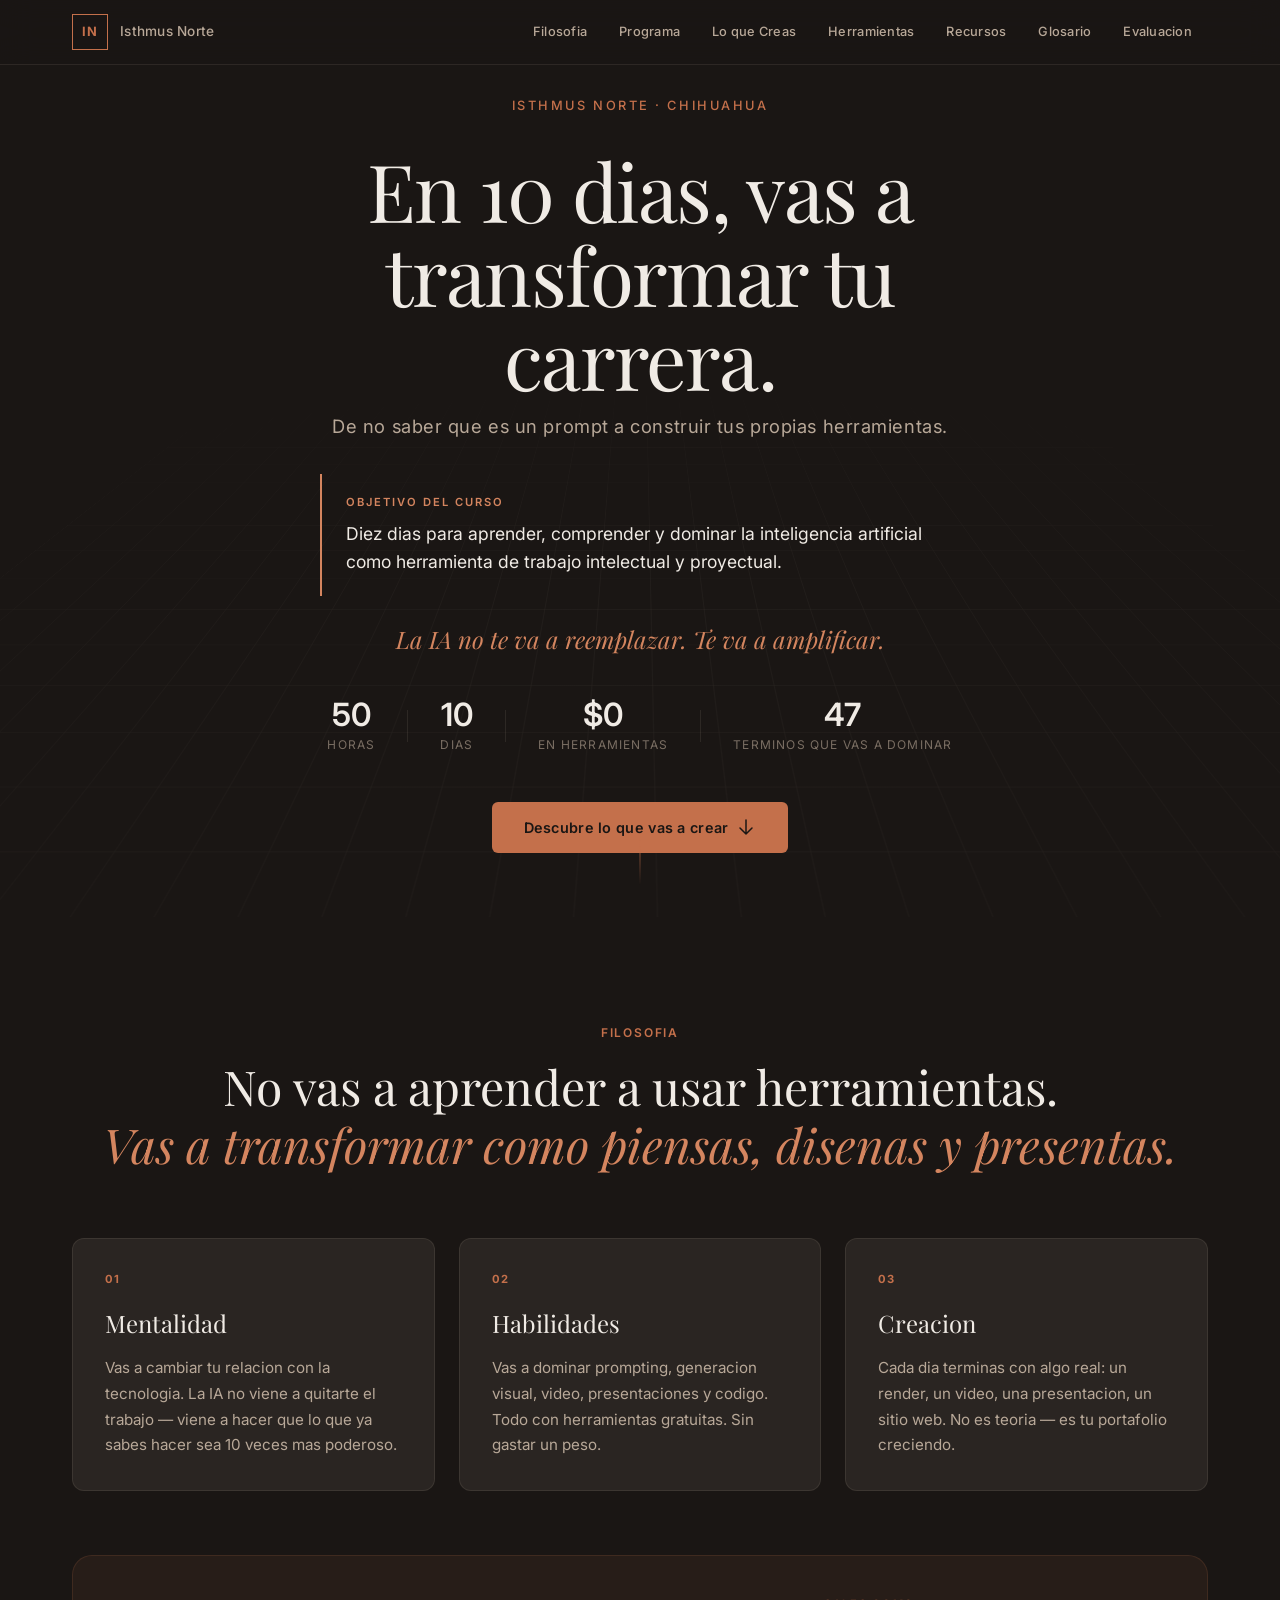
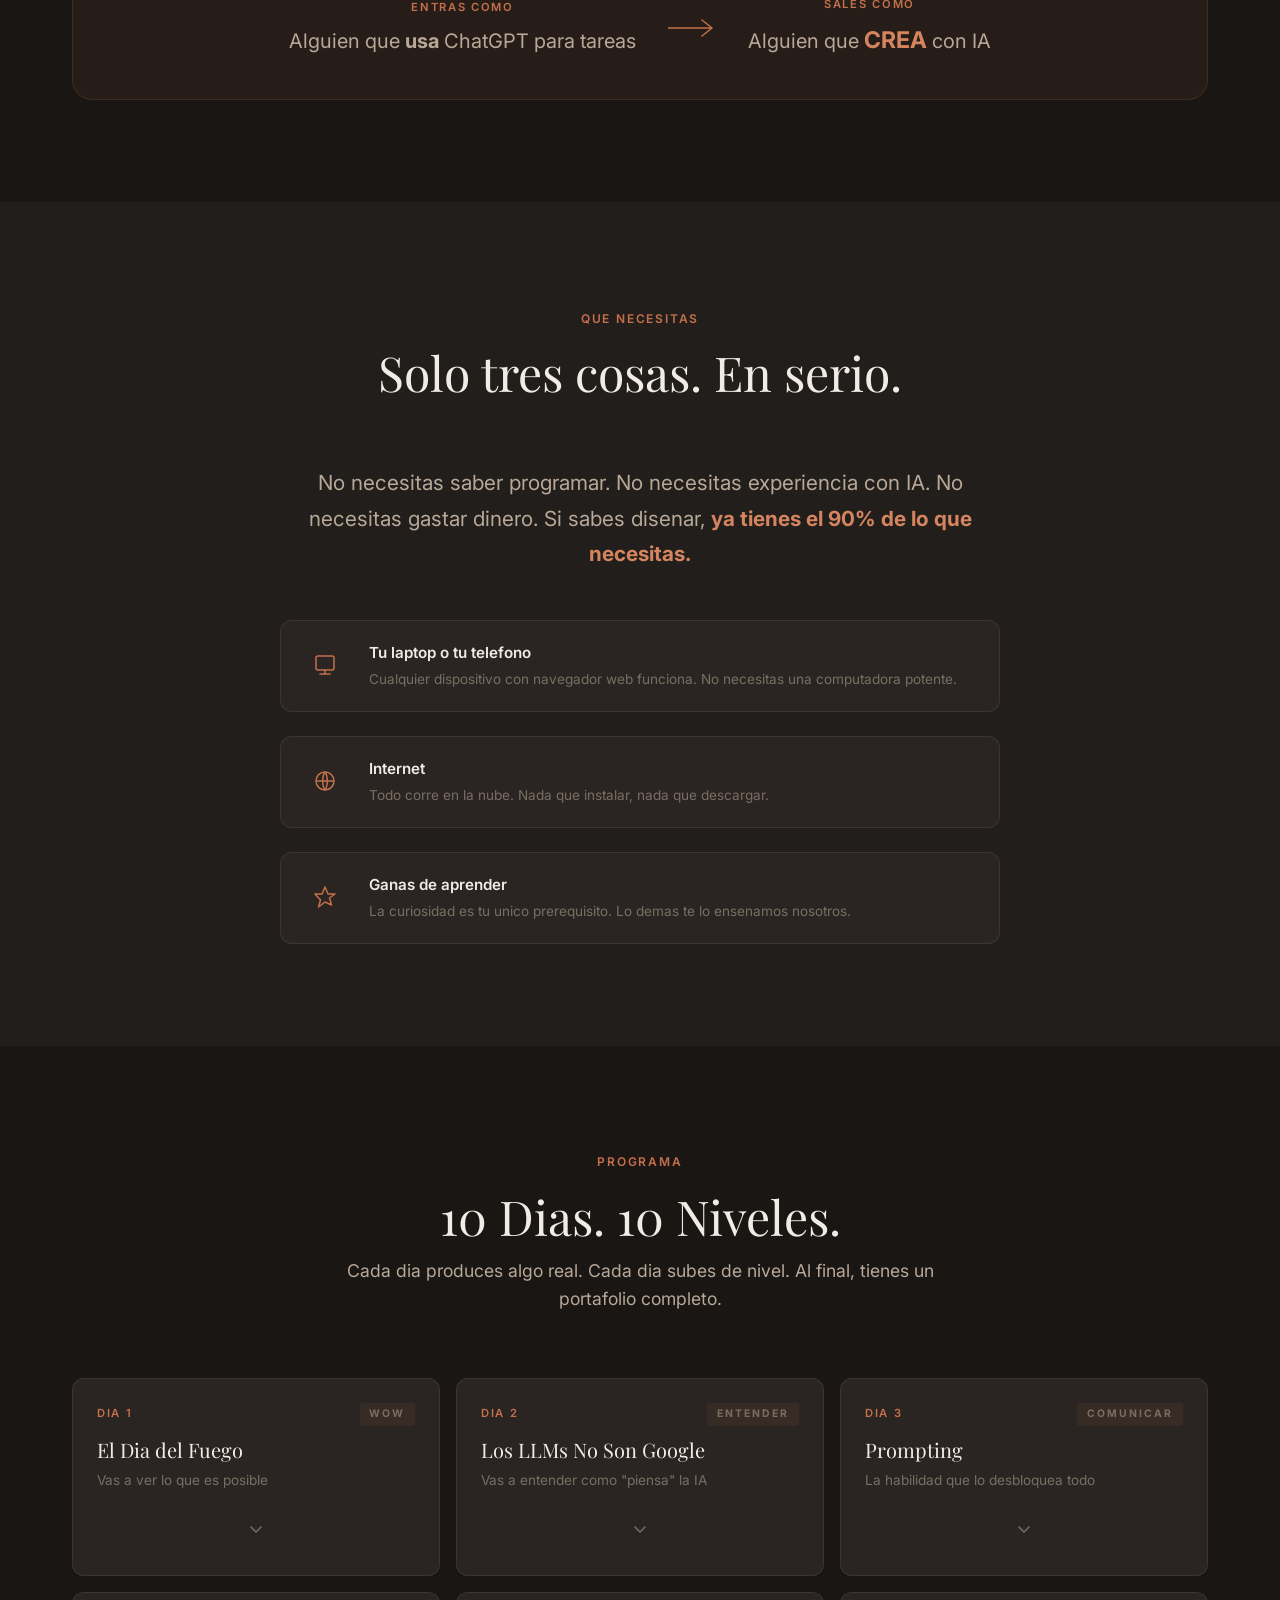
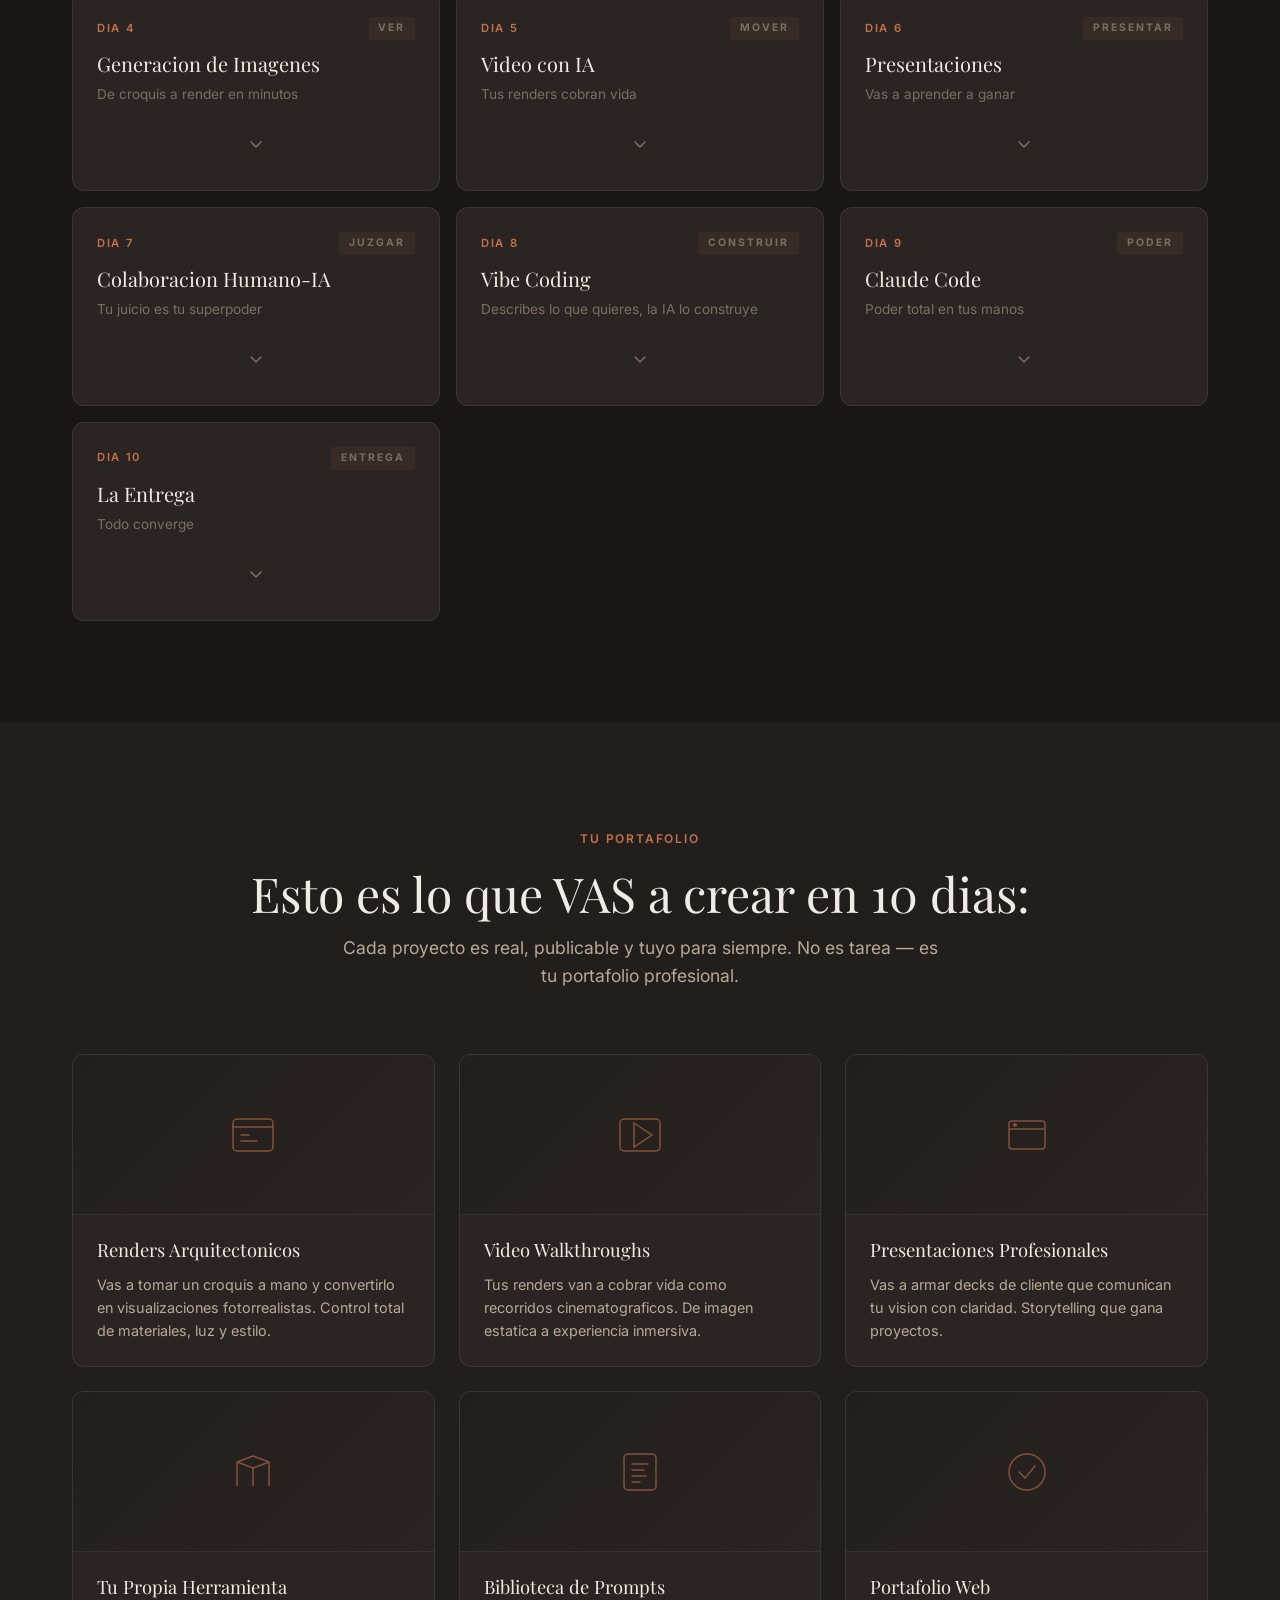
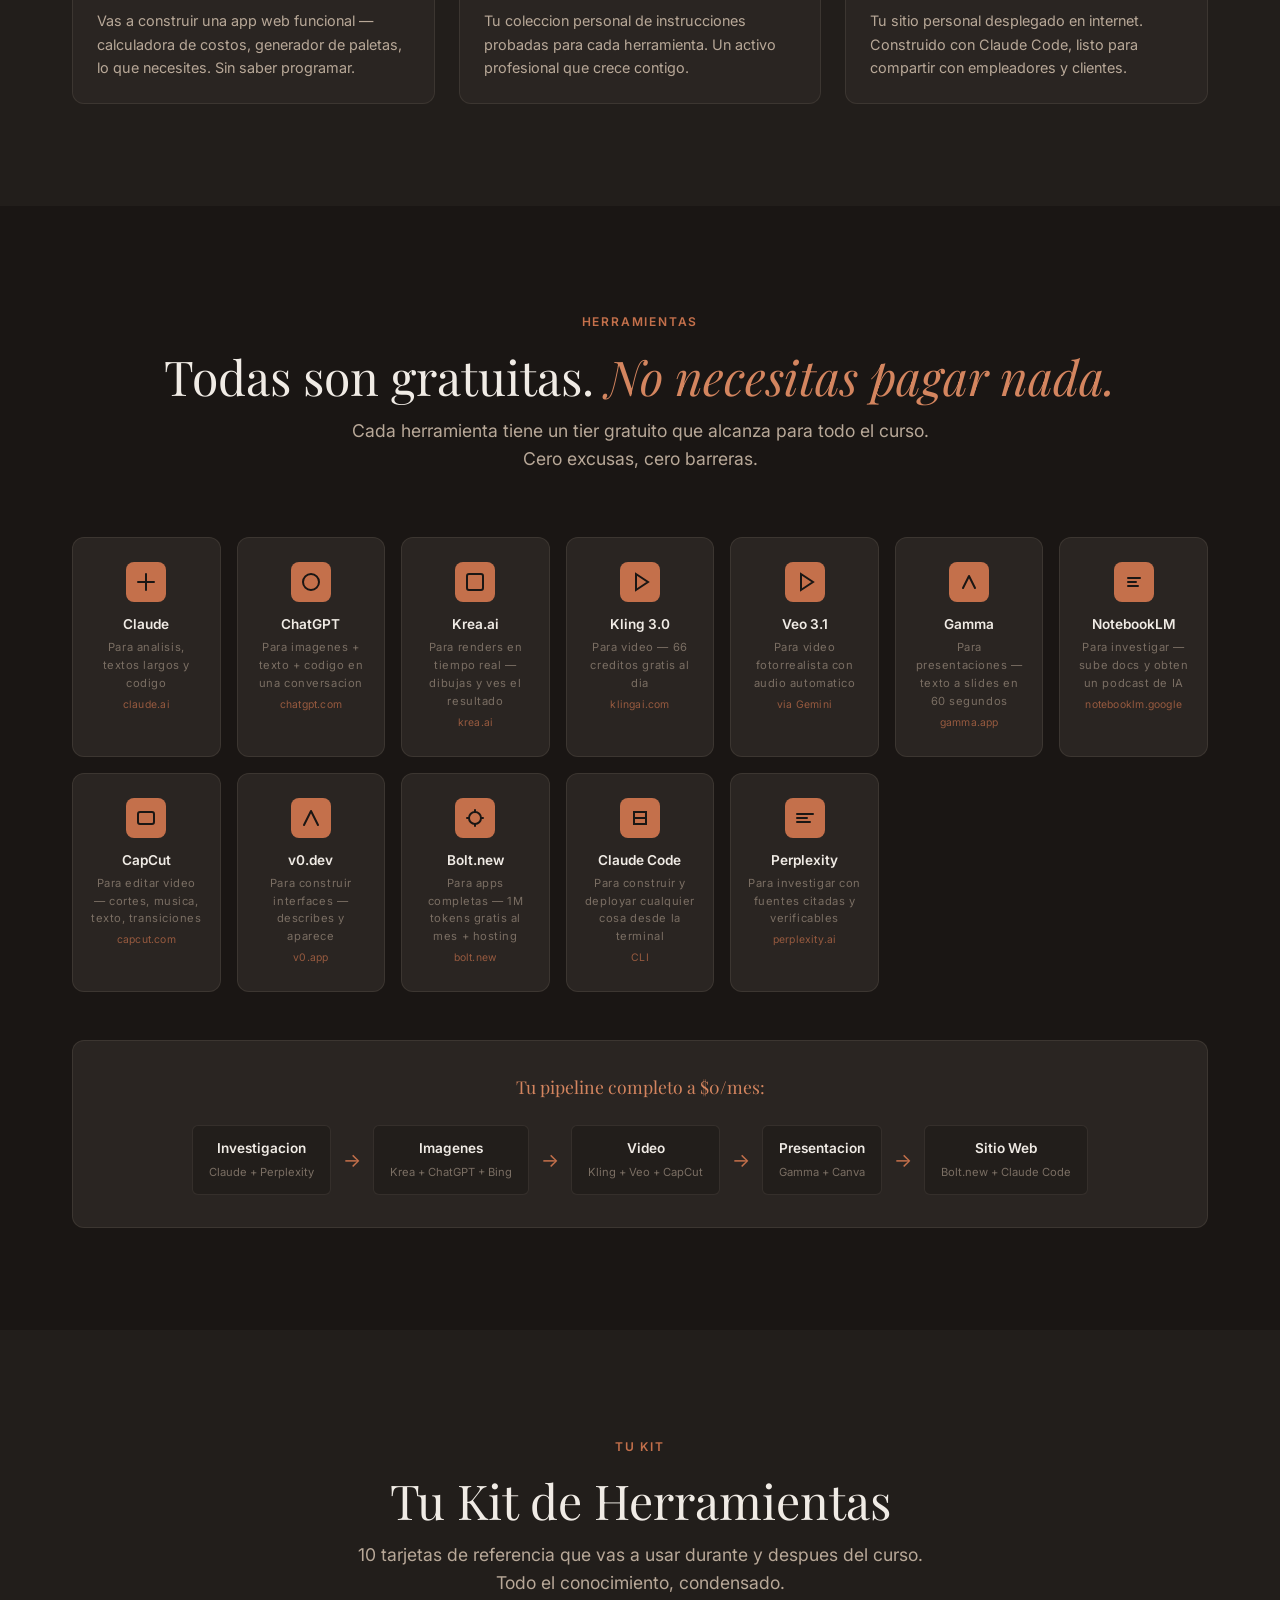
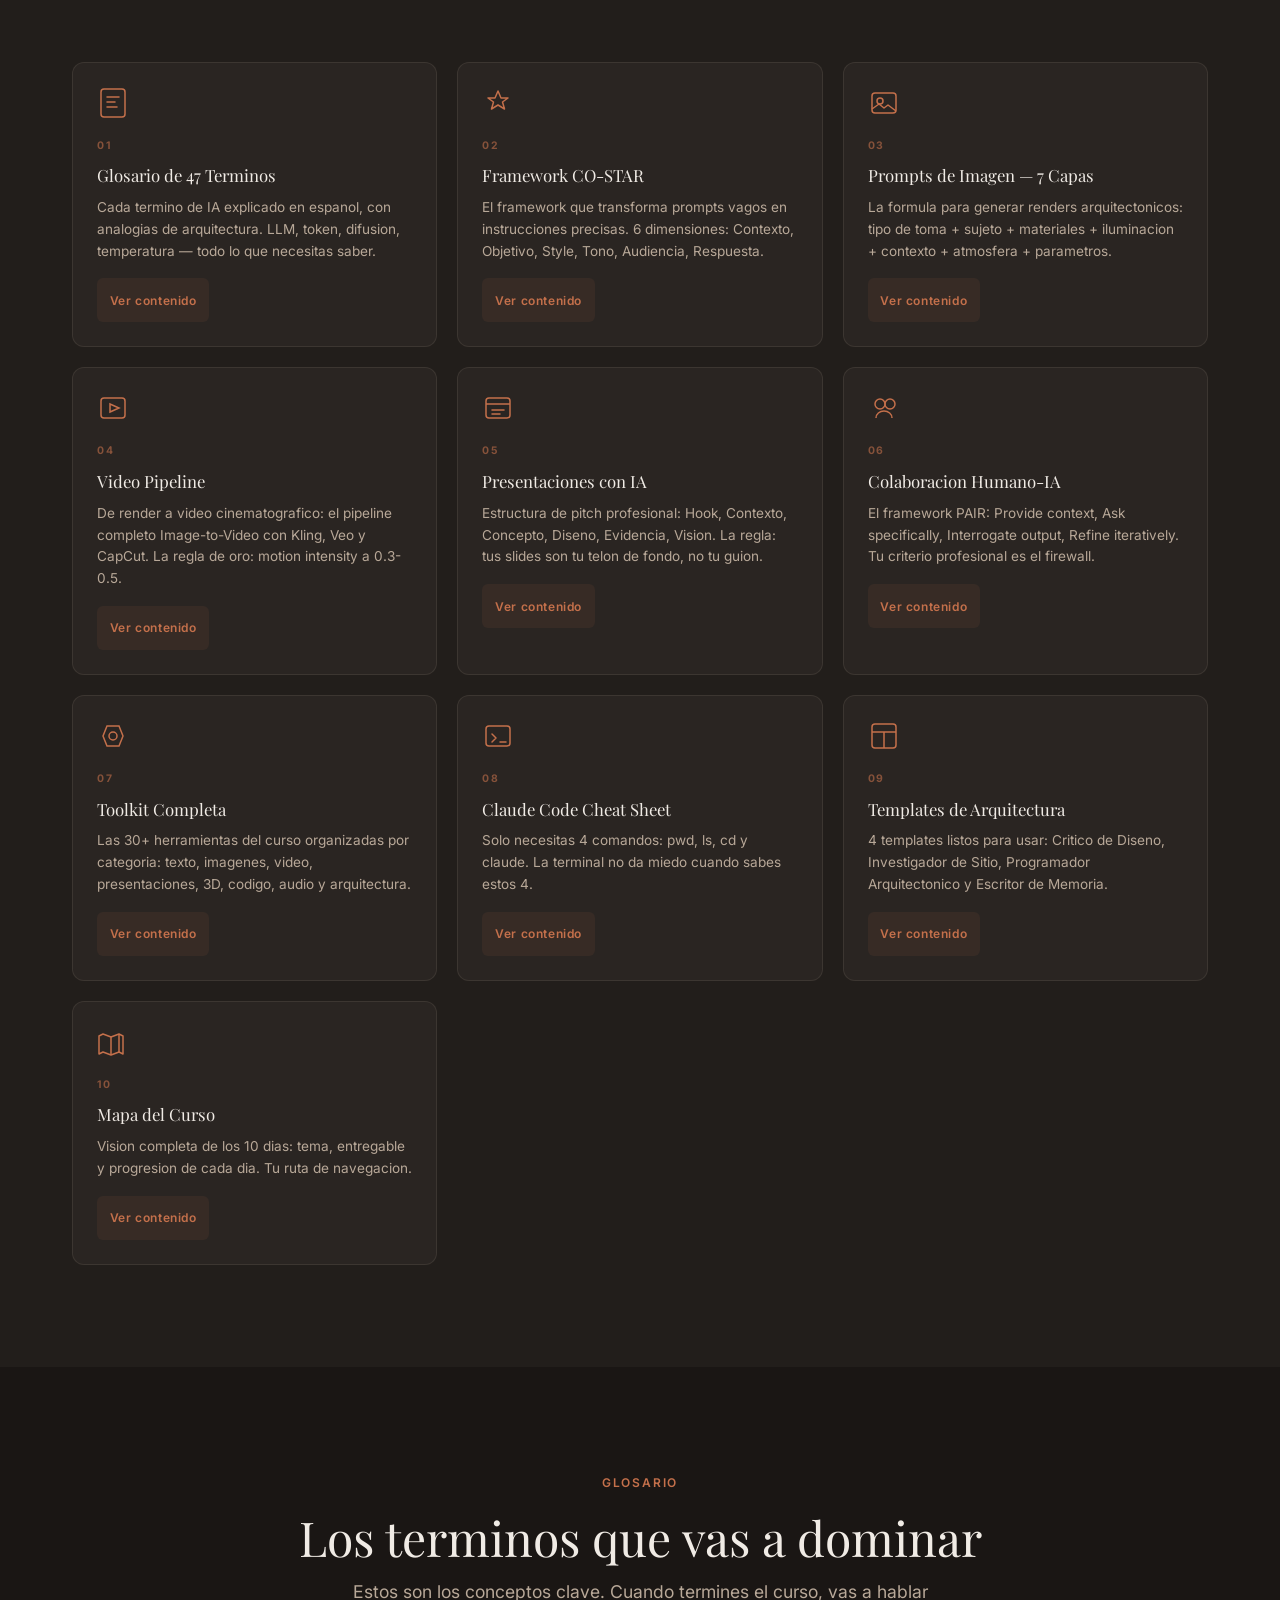
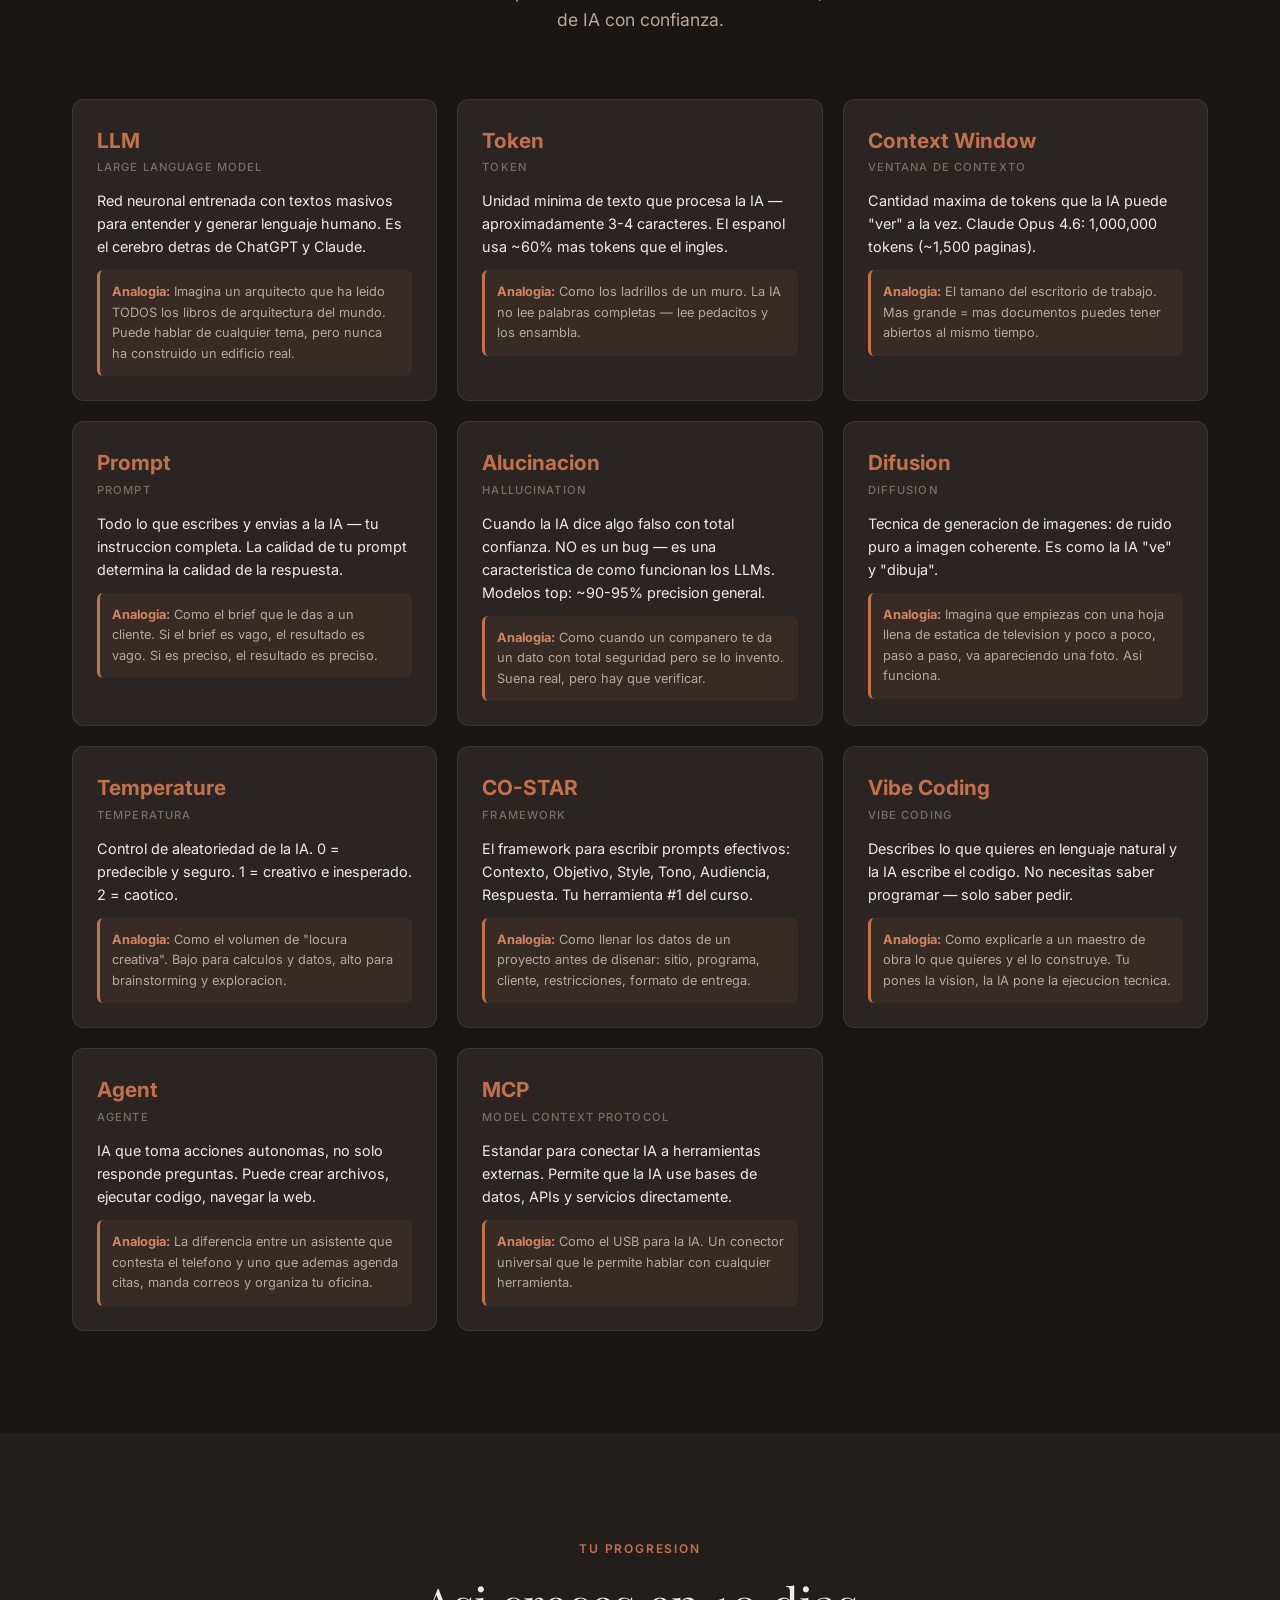
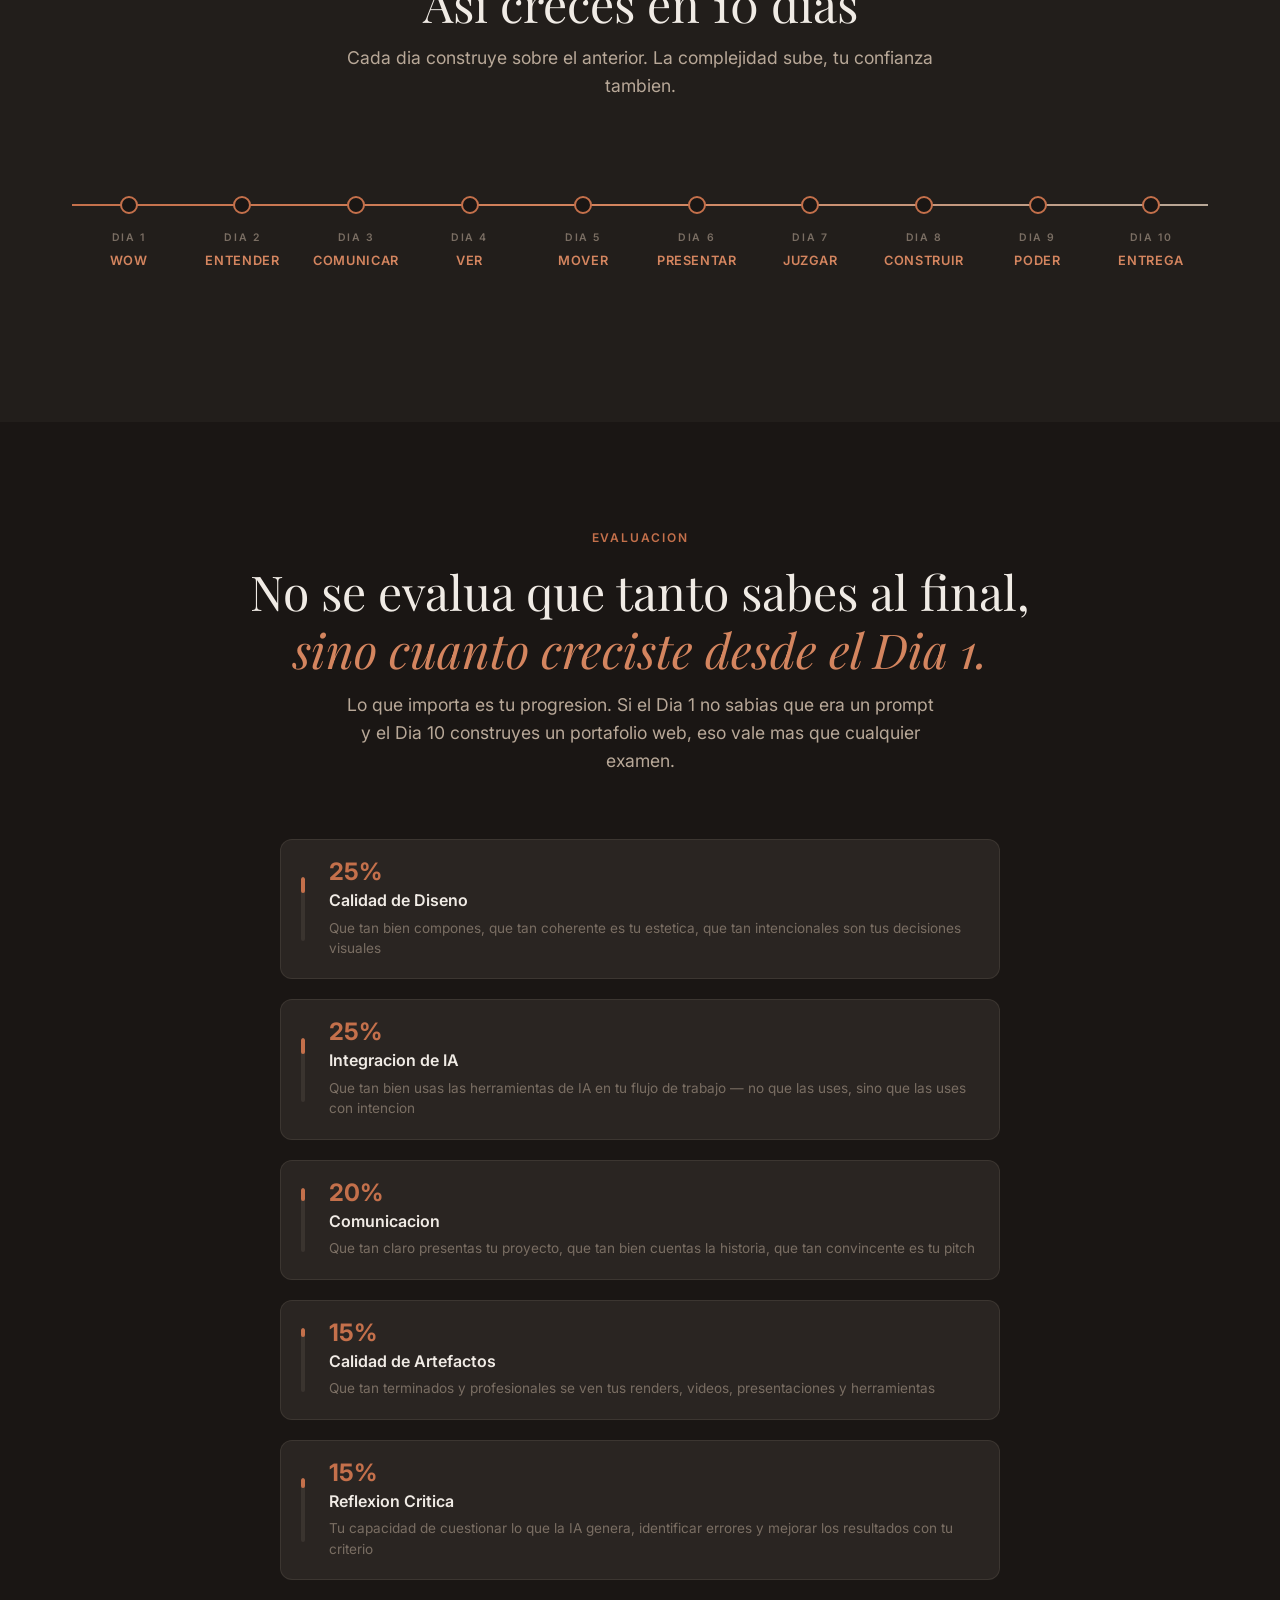
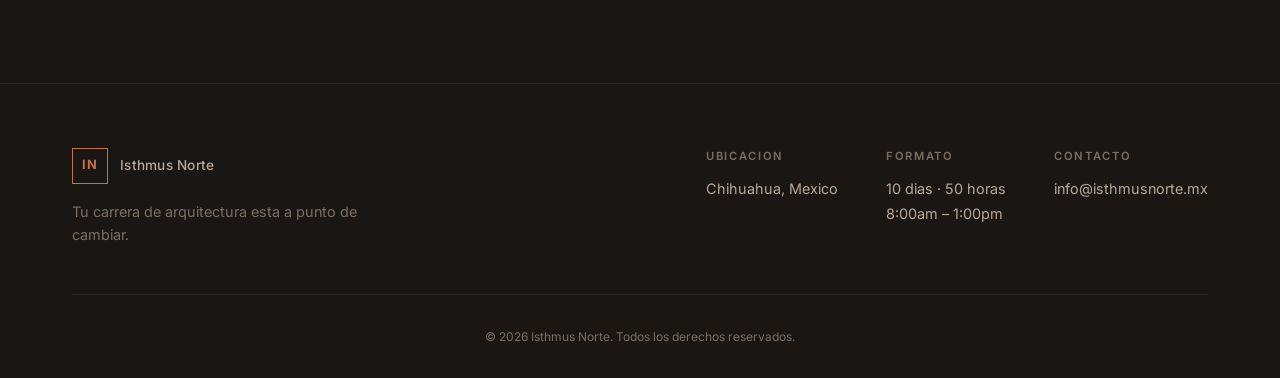
==== index.html @ 6a351c9b "Initial site" ====
<!doctype html>
<html lang="es">
  <head>
    <meta charset="UTF-8" />
    <meta name="viewport" content="width=device-width, initial-scale=1.0" />
    <title>
      IA para Arquitectos — De Cero a Claude Code en 10 Dias | Isthmus Norte
    </title>
    <meta
      name="description"
      content="En 10 dias vas a pasar de no saber que es un prompt a construir tus propias herramientas. Curso intensivo en Isthmus Norte, Chihuahua. Todas las herramientas son gratuitas."
    />
    <meta name="theme-color" content="#1a1614" />
    <link rel="icon" type="image/svg+xml" href="favicon.svg" />
    <link rel="preconnect" href="https://fonts.googleapis.com" />
    <link rel="preconnect" href="https://fonts.gstatic.com" crossorigin />
    <link
      href="https://fonts.googleapis.com/css2?family=Inter:wght@300;400;500;600;700&family=Playfair+Display:ital,wght@0,400;0,600;1,400&display=swap"
      rel="stylesheet"
    />
    <link rel="stylesheet" href="styles.css" />
  </head>
  <body>
    <!-- Navigation -->
    <nav class="nav" id="nav">
      <div class="nav-inner">
        <a href="#hero" class="nav-logo">
          <span class="nav-logo-mark">IN</span>
          <span class="nav-logo-text">Isthmus Norte</span>
        </a>
        <button
          class="nav-toggle"
          id="nav-toggle"
          aria-label="Abrir menu"
          aria-expanded="false"
        >
          <span></span>
          <span></span>
          <span></span>
        </button>
        <ul class="nav-links" id="nav-links">
          <li><a href="#filosofia">Filosofia</a></li>
          <li><a href="#programa">Programa</a></li>
          <li><a href="#entregables">Lo que Creas</a></li>
          <li><a href="#herramientas">Herramientas</a></li>
          <li><a href="#recursos">Recursos</a></li>
          <li><a href="#glosario">Glosario</a></li>
          <li><a href="#evaluacion">Evaluacion</a></li>
        </ul>
      </div>
    </nav>

    <!-- Hero -->
    <section class="hero" id="hero">
      <div class="hero-grid-bg" aria-hidden="true">
        <div class="grid-pattern"></div>
      </div>
      <div class="hero-content">
        <p class="hero-institution">Isthmus Norte &middot; Chihuahua</p>
        <h1 class="hero-title">
          <span class="hero-title-main"
            >En 10 dias, vas a transformar tu carrera.</span
          >
          <span class="hero-title-sub"
            >De no saber que es un prompt a construir tus propias
            herramientas.</span
          >
        </h1>
        <p class="hero-objective">
          <span class="hero-objective-label">Objetivo del curso</span>Diez dias
          para aprender, comprender y dominar la inteligencia artificial como
          herramienta de trabajo intelectual y proyectual.
        </p>
        <p class="hero-tagline">
          La IA no te va a reemplazar. Te va a amplificar.
        </p>
        <div class="hero-stats">
          <div class="hero-stat">
            <span class="hero-stat-number">50</span>
            <span class="hero-stat-label">horas</span>
          </div>
          <div class="hero-stat-divider"></div>
          <div class="hero-stat">
            <span class="hero-stat-number">10</span>
            <span class="hero-stat-label">dias</span>
          </div>
          <div class="hero-stat-divider"></div>
          <div class="hero-stat">
            <span class="hero-stat-number">$0</span>
            <span class="hero-stat-label">en herramientas</span>
          </div>
          <div class="hero-stat-divider"></div>
          <div class="hero-stat">
            <span class="hero-stat-number">47</span>
            <span class="hero-stat-label">terminos que vas a dominar</span>
          </div>
        </div>
        <a href="#programa" class="hero-cta">
          Descubre lo que vas a crear
          <svg
            width="20"
            height="20"
            viewBox="0 0 20 20"
            fill="none"
            aria-hidden="true"
          >
            <path
              d="M10 3L10 17M10 17L16 11M10 17L4 11"
              stroke="currentColor"
              stroke-width="1.5"
              stroke-linecap="round"
              stroke-linejoin="round"
            />
          </svg>
        </a>
      </div>
      <div class="hero-scroll-hint" aria-hidden="true">
        <div class="scroll-line"></div>
      </div>
    </section>

    <!-- Philosophy -->
    <section class="section" id="filosofia">
      <div class="container">
        <div class="section-header">
          <span class="section-label">Filosofia</span>
          <h2 class="section-title">
            No vas a aprender a usar herramientas.<br /><em
              >Vas a transformar como piensas, disenas y presentas.</em
            >
          </h2>
        </div>
        <div class="philosophy-grid">
          <div class="philosophy-card">
            <div class="philosophy-number">01</div>
            <h3 class="philosophy-heading">Mentalidad</h3>
            <p class="philosophy-text">
              Vas a cambiar tu relacion con la tecnologia. La IA no viene a
              quitarte el trabajo — viene a hacer que lo que ya sabes hacer sea
              10 veces mas poderoso.
            </p>
          </div>
          <div class="philosophy-card">
            <div class="philosophy-number">02</div>
            <h3 class="philosophy-heading">Habilidades</h3>
            <p class="philosophy-text">
              Vas a dominar prompting, generacion visual, video, presentaciones
              y codigo. Todo con herramientas gratuitas. Sin gastar un peso.
            </p>
          </div>
          <div class="philosophy-card">
            <div class="philosophy-number">03</div>
            <h3 class="philosophy-heading">Creacion</h3>
            <p class="philosophy-text">
              Cada dia terminas con algo real: un render, un video, una
              presentacion, un sitio web. No es teoria — es tu portafolio
              creciendo.
            </p>
          </div>
        </div>
        <div class="philosophy-transformation">
          <div class="transformation-from">
            <span class="transformation-label">Entras como</span>
            <p>Alguien que <strong>usa</strong> ChatGPT para tareas</p>
          </div>
          <div class="transformation-arrow" aria-hidden="true">
            <svg width="48" height="24" viewBox="0 0 48 24" fill="none">
              <path
                d="M0 12H44M44 12L34 4M44 12L34 20"
                stroke="currentColor"
                stroke-width="1.5"
                stroke-linecap="round"
                stroke-linejoin="round"
              />
            </svg>
          </div>
          <div class="transformation-to">
            <span class="transformation-label">Sales como</span>
            <p>Alguien que <strong>CREA</strong> con IA</p>
          </div>
        </div>
      </div>
    </section>

    <!-- Requirements -->
    <section class="section section--dark" id="requisitos">
      <div class="container">
        <div class="section-header">
          <span class="section-label">Que Necesitas</span>
          <h2 class="section-title">Solo tres cosas. En serio.</h2>
        </div>
        <div class="requirements">
          <div class="requirement-main">
            <p>
              No necesitas saber programar. No necesitas experiencia con IA. No
              necesitas gastar dinero. Si sabes disenar,
              <strong>ya tienes el 90% de lo que necesitas.</strong>
            </p>
          </div>
          <div class="requirement-items">
            <div class="requirement-item">
              <div class="requirement-icon">
                <svg width="24" height="24" viewBox="0 0 24 24" fill="none">
                  <rect
                    x="3"
                    y="3"
                    width="18"
                    height="14"
                    rx="2"
                    stroke="currentColor"
                    stroke-width="1.5"
                  />
                  <path
                    d="M7 21h10"
                    stroke="currentColor"
                    stroke-width="1.5"
                    stroke-linecap="round"
                  />
                  <path d="M12 17v4" stroke="currentColor" stroke-width="1.5" />
                </svg>
              </div>
              <div>
                <h4>Tu laptop o tu telefono</h4>
                <p>
                  Cualquier dispositivo con navegador web funciona. No necesitas
                  una computadora potente.
                </p>
              </div>
            </div>
            <div class="requirement-item">
              <div class="requirement-icon">
                <svg width="24" height="24" viewBox="0 0 24 24" fill="none">
                  <circle
                    cx="12"
                    cy="12"
                    r="9"
                    stroke="currentColor"
                    stroke-width="1.5"
                  />
                  <path
                    d="M12 3c-3 4-3 14 0 18M12 3c3 4 3 14 0 18M3 12h18"
                    stroke="currentColor"
                    stroke-width="1.5"
                  />
                </svg>
              </div>
              <div>
                <h4>Internet</h4>
                <p>
                  Todo corre en la nube. Nada que instalar, nada que descargar.
                </p>
              </div>
            </div>
            <div class="requirement-item">
              <div class="requirement-icon">
                <svg width="24" height="24" viewBox="0 0 24 24" fill="none">
                  <path
                    d="M12 2L15 9h7l-5.5 4 2 7L12 17l-6.5 5 2-7L2 9h7z"
                    stroke="currentColor"
                    stroke-width="1.5"
                    stroke-linejoin="round"
                  />
                </svg>
              </div>
              <div>
                <h4>Ganas de aprender</h4>
                <p>
                  La curiosidad es tu unico prerequisito. Lo demas te lo
                  ensenamos nosotros.
                </p>
              </div>
            </div>
          </div>
        </div>
      </div>
    </section>

    <!-- Curriculum -->
    <section class="section" id="programa">
      <div class="container">
        <div class="section-header">
          <span class="section-label">Programa</span>
          <h2 class="section-title">10 Dias. 10 Niveles.</h2>
          <p class="section-subtitle">
            Cada dia produces algo real. Cada dia subes de nivel. Al final,
            tienes un portafolio completo.
          </p>
        </div>
        <div class="days-grid">
          <div class="day-card" data-day="1">
            <div class="day-card-header">
              <span class="day-number">Dia 1</span>
              <span class="day-word">WOW</span>
            </div>
            <h3 class="day-name">El Dia del Fuego</h3>
            <p class="day-theme">Vas a ver lo que es posible</p>
            <div class="day-details">
              <div class="day-detail-section">
                <h4>Lo que va a pasar</h4>
                <p>
                  Cero teoria. Vas a ver como un croquis feo se convierte en un
                  render fotorrealista en 10 minutos. Y despues, lo vas a hacer
                  con TU proyecto. Vas a salir diciendo "esto es real."
                </p>
              </div>
              <div class="day-detail-section">
                <h4>Lo que vas a crear</h4>
                <p>
                  3 renders de tu propio proyecto + tu manifiesto personal sobre
                  la IA
                </p>
              </div>
              <div class="day-detail-section">
                <h4>Terminos clave</h4>
                <div class="day-tags">
                  <span class="day-tag">IA</span>
                  <span class="day-tag">prompt</span>
                  <span class="day-tag">render</span>
                  <span class="day-tag">modelo</span>
                </div>
              </div>
              <div class="day-detail-section">
                <h4>Herramientas</h4>
                <div class="day-tags">
                  <span class="day-tag tool-tag">Claude</span>
                  <span class="day-tag tool-tag">ChatGPT</span>
                  <span class="day-tag tool-tag">Kling</span>
                  <span class="day-tag tool-tag">Gamma</span>
                </div>
              </div>
            </div>
            <button
              class="day-toggle"
              aria-expanded="false"
              aria-label="Ver detalles del Dia 1"
            >
              <svg width="20" height="20" viewBox="0 0 20 20" fill="none">
                <path
                  d="M5 8L10 13L15 8"
                  stroke="currentColor"
                  stroke-width="1.5"
                  stroke-linecap="round"
                  stroke-linejoin="round"
                />
              </svg>
            </button>
          </div>

          <div class="day-card" data-day="2">
            <div class="day-card-header">
              <span class="day-number">Dia 2</span>
              <span class="day-word">ENTENDER</span>
            </div>
            <h3 class="day-name">Los LLMs No Son Google</h3>
            <p class="day-theme">Vas a entender como "piensa" la IA</p>
            <div class="day-details">
              <div class="day-detail-section">
                <h4>Lo que va a pasar</h4>
                <p>
                  Vas a entender que es un LLM, por que "alucina", y por que
                  cambia absolutamente todo tu flujo de trabajo. Esto no es
                  googlear — es otra cosa.
                </p>
              </div>
              <div class="day-detail-section">
                <h4>Lo que vas a crear</h4>
                <p>
                  Analisis comparativo: la misma pregunta en Google vs. Claude
                  vs. ChatGPT — y vas a ver la diferencia brutal
                </p>
              </div>
              <div class="day-detail-section">
                <h4>Terminos clave</h4>
                <div class="day-tags">
                  <span class="day-tag">LLM</span>
                  <span class="day-tag">token</span>
                  <span class="day-tag">contexto</span>
                  <span class="day-tag">alucinacion</span>
                  <span class="day-tag">temperatura</span>
                </div>
              </div>
              <div class="day-detail-section">
                <h4>Herramientas</h4>
                <div class="day-tags">
                  <span class="day-tag tool-tag">Claude</span>
                  <span class="day-tag tool-tag">ChatGPT</span>
                  <span class="day-tag tool-tag">NotebookLM</span>
                </div>
              </div>
            </div>
            <button
              class="day-toggle"
              aria-expanded="false"
              aria-label="Ver detalles del Dia 2"
            >
              <svg width="20" height="20" viewBox="0 0 20 20" fill="none">
                <path
                  d="M5 8L10 13L15 8"
                  stroke="currentColor"
                  stroke-width="1.5"
                  stroke-linecap="round"
                  stroke-linejoin="round"
                />
              </svg>
            </button>
          </div>

          <div class="day-card" data-day="3">
            <div class="day-card-header">
              <span class="day-number">Dia 3</span>
              <span class="day-word">COMUNICAR</span>
            </div>
            <h3 class="day-name">Prompting</h3>
            <p class="day-theme">La habilidad que lo desbloquea todo</p>
            <div class="day-details">
              <div class="day-detail-section">
                <h4>Lo que va a pasar</h4>
                <p>
                  El prompt es diseno. Vas a aprender a comunicar tu intencion
                  con precision usando el framework CO-STAR. Cuando domines
                  esto, cada herramienta de IA se vuelve 10 veces mas util.
                </p>
              </div>
              <div class="day-detail-section">
                <h4>Lo que vas a crear</h4>
                <p>
                  Tu biblioteca personal de prompts arquitectonicos probados —
                  un activo que te va a servir toda la carrera
                </p>
              </div>
              <div class="day-detail-section">
                <h4>Terminos clave</h4>
                <div class="day-tags">
                  <span class="day-tag">CO-STAR</span>
                  <span class="day-tag">system prompt</span>
                  <span class="day-tag">few-shot</span>
                  <span class="day-tag">chain of thought</span>
                </div>
              </div>
              <div class="day-detail-section">
                <h4>Herramientas</h4>
                <div class="day-tags">
                  <span class="day-tag tool-tag">Claude</span>
                  <span class="day-tag tool-tag">ChatGPT</span>
                </div>
              </div>
            </div>
            <button
              class="day-toggle"
              aria-expanded="false"
              aria-label="Ver detalles del Dia 3"
            >
              <svg width="20" height="20" viewBox="0 0 20 20" fill="none">
                <path
                  d="M5 8L10 13L15 8"
                  stroke="currentColor"
                  stroke-width="1.5"
                  stroke-linecap="round"
                  stroke-linejoin="round"
                />
              </svg>
            </button>
          </div>

          <div class="day-card" data-day="4">
            <div class="day-card-header">
              <span class="day-number">Dia 4</span>
              <span class="day-word">VER</span>
            </div>
            <h3 class="day-name">Generacion de Imagenes</h3>
            <p class="day-theme">De croquis a render en minutos</p>
            <div class="day-details">
              <div class="day-detail-section">
                <h4>Lo que va a pasar</h4>
                <p>
                  Vas a tomar un croquis a mano y convertirlo en un render
                  fotorrealista. Vas a controlar materiales, iluminacion, estilo
                  y atmosfera. Y vas a hacerlo con herramientas 100% gratis.
                </p>
              </div>
              <div class="day-detail-section">
                <h4>Lo que vas a crear</h4>
                <p>
                  Serie de 5 renders con variaciones de estilo de tu propio
                  proyecto
                </p>
              </div>
              <div class="day-detail-section">
                <h4>Terminos clave</h4>
                <div class="day-tags">
                  <span class="day-tag">difusion</span>
                  <span class="day-tag">img2img</span>
                  <span class="day-tag">ControlNet</span>
                  <span class="day-tag">style transfer</span>
                </div>
              </div>
              <div class="day-detail-section">
                <h4>Herramientas</h4>
                <div class="day-tags">
                  <span class="day-tag tool-tag">Krea.ai</span>
                  <span class="day-tag tool-tag">ChatGPT</span>
                  <span class="day-tag tool-tag">Bing Image Creator</span>
                </div>
              </div>
            </div>
            <button
              class="day-toggle"
              aria-expanded="false"
              aria-label="Ver detalles del Dia 4"
            >
              <svg width="20" height="20" viewBox="0 0 20 20" fill="none">
                <path
                  d="M5 8L10 13L15 8"
                  stroke="currentColor"
                  stroke-width="1.5"
                  stroke-linecap="round"
                  stroke-linejoin="round"
                />
              </svg>
            </button>
          </div>

          <div class="day-card" data-day="5">
            <div class="day-card-header">
              <span class="day-number">Dia 5</span>
              <span class="day-word">MOVER</span>
            </div>
            <h3 class="day-name">Video con IA</h3>
            <p class="day-theme">Tus renders cobran vida</p>
            <div class="day-details">
              <div class="day-detail-section">
                <h4>Lo que va a pasar</h4>
                <p>
                  Vas a tomar los renders que creaste ayer y convertirlos en
                  walkthroughs cinematograficos. El video vende proyectos — y tu
                  vas a saber hacerlo.
                </p>
              </div>
              <div class="day-detail-section">
                <h4>Lo que vas a crear</h4>
                <p>
                  Video walkthrough de 30-60 segundos de tu proyecto
                  arquitectonico
                </p>
              </div>
              <div class="day-detail-section">
                <h4>Terminos clave</h4>
                <div class="day-tags">
                  <span class="day-tag">img2vid</span>
                  <span class="day-tag">camera motion</span>
                  <span class="day-tag">keyframe</span>
                  <span class="day-tag">storyboard</span>
                </div>
              </div>
              <div class="day-detail-section">
                <h4>Herramientas</h4>
                <div class="day-tags">
                  <span class="day-tag tool-tag">Kling</span>
                  <span class="day-tag tool-tag">Veo</span>
                  <span class="day-tag tool-tag">CapCut</span>
                </div>
              </div>
            </div>
            <button
              class="day-toggle"
              aria-expanded="false"
              aria-label="Ver detalles del Dia 5"
            >
              <svg width="20" height="20" viewBox="0 0 20 20" fill="none">
                <path
                  d="M5 8L10 13L15 8"
                  stroke="currentColor"
                  stroke-width="1.5"
                  stroke-linecap="round"
                  stroke-linejoin="round"
                />
              </svg>
            </button>
          </div>

          <div class="day-card" data-day="6">
            <div class="day-card-header">
              <span class="day-number">Dia 6</span>
              <span class="day-word">PRESENTAR</span>
            </div>
            <h3 class="day-name">Presentaciones</h3>
            <p class="day-theme">Vas a aprender a ganar</p>
            <div class="day-details">
              <div class="day-detail-section">
                <h4>Lo que va a pasar</h4>
                <p>
                  Un buen proyecto con mala presentacion pierde contra un
                  proyecto mediocre bien presentado. Vas a aprender a presentar
                  como profesional: storytelling, jerarquia visual y pitch.
                </p>
              </div>
              <div class="day-detail-section">
                <h4>Lo que vas a crear</h4>
                <p>
                  Presentacion profesional de 10 slides para un cliente ficticio
                </p>
              </div>
              <div class="day-detail-section">
                <h4>Terminos clave</h4>
                <div class="day-tags">
                  <span class="day-tag">storytelling</span>
                  <span class="day-tag">jerarquia visual</span>
                  <span class="day-tag">pitch</span>
                  <span class="day-tag">narrative arc</span>
                </div>
              </div>
              <div class="day-detail-section">
                <h4>Herramientas</h4>
                <div class="day-tags">
                  <span class="day-tag tool-tag">Gamma</span>
                  <span class="day-tag tool-tag">Claude</span>
                  <span class="day-tag tool-tag">NotebookLM</span>
                </div>
              </div>
            </div>
            <button
              class="day-toggle"
              aria-expanded="false"
              aria-label="Ver detalles del Dia 6"
            >
              <svg width="20" height="20" viewBox="0 0 20 20" fill="none">
                <path
                  d="M5 8L10 13L15 8"
                  stroke="currentColor"
                  stroke-width="1.5"
                  stroke-linecap="round"
                  stroke-linejoin="round"
                />
              </svg>
            </button>
          </div>

          <div class="day-card" data-day="7">
            <div class="day-card-header">
              <span class="day-number">Dia 7</span>
              <span class="day-word">JUZGAR</span>
            </div>
            <h3 class="day-name">Colaboracion Humano-IA</h3>
            <p class="day-theme">Tu juicio es tu superpoder</p>
            <div class="day-details">
              <div class="day-detail-section">
                <h4>Lo que va a pasar</h4>
                <p>
                  La IA propone, tu decides. Vas a aprender que el valor del
                  arquitecto no es generar — es juzgar, curar y decidir. Tu
                  criterio profesional es lo que la IA no tiene.
                </p>
              </div>
              <div class="day-detail-section">
                <h4>Lo que vas a crear</h4>
                <p>
                  Analisis critico: evaluar outputs de IA con criterio
                  profesional y documentar tu proceso de decision
                </p>
              </div>
              <div class="day-detail-section">
                <h4>Terminos clave</h4>
                <div class="day-tags">
                  <span class="day-tag">human-in-the-loop</span>
                  <span class="day-tag">bias</span>
                  <span class="day-tag">verificacion</span>
                  <span class="day-tag">etica IA</span>
                </div>
              </div>
              <div class="day-detail-section">
                <h4>Herramientas</h4>
                <div class="day-tags">
                  <span class="day-tag tool-tag">Claude</span>
                  <span class="day-tag tool-tag">ChatGPT</span>
                </div>
              </div>
            </div>
            <button
              class="day-toggle"
              aria-expanded="false"
              aria-label="Ver detalles del Dia 7"
            >
              <svg width="20" height="20" viewBox="0 0 20 20" fill="none">
                <path
                  d="M5 8L10 13L15 8"
                  stroke="currentColor"
                  stroke-width="1.5"
                  stroke-linecap="round"
                  stroke-linejoin="round"
                />
              </svg>
            </button>
          </div>

          <div class="day-card" data-day="8">
            <div class="day-card-header">
              <span class="day-number">Dia 8</span>
              <span class="day-word">CONSTRUIR</span>
            </div>
            <h3 class="day-name">Vibe Coding</h3>
            <p class="day-theme">
              Describes lo que quieres, la IA lo construye
            </p>
            <div class="day-details">
              <div class="day-detail-section">
                <h4>Lo que va a pasar</h4>
                <p>
                  No necesitas saber programar. Solo necesitas saber pedir. Vas
                  a describir una herramienta en espanol y verla aparecer en tu
                  pantalla, funcionando, en minutos. Y la vas a publicar en
                  internet.
                </p>
              </div>
              <div class="day-detail-section">
                <h4>Lo que vas a crear</h4>
                <p>
                  Tu propia app web funcional: una calculadora de costos, un
                  generador de paletas o una herramienta para tu practica
                </p>
              </div>
              <div class="day-detail-section">
                <h4>Terminos clave</h4>
                <div class="day-tags">
                  <span class="day-tag">vibe coding</span>
                  <span class="day-tag">no-code</span>
                  <span class="day-tag">deploy</span>
                  <span class="day-tag">iteracion</span>
                </div>
              </div>
              <div class="day-detail-section">
                <h4>Herramientas</h4>
                <div class="day-tags">
                  <span class="day-tag tool-tag">v0.dev</span>
                  <span class="day-tag tool-tag">Bolt.new</span>
                </div>
              </div>
            </div>
            <button
              class="day-toggle"
              aria-expanded="false"
              aria-label="Ver detalles del Dia 8"
            >
              <svg width="20" height="20" viewBox="0 0 20 20" fill="none">
                <path
                  d="M5 8L10 13L15 8"
                  stroke="currentColor"
                  stroke-width="1.5"
                  stroke-linecap="round"
                  stroke-linejoin="round"
                />
              </svg>
            </button>
          </div>

          <div class="day-card" data-day="9">
            <div class="day-card-header">
              <span class="day-number">Dia 9</span>
              <span class="day-word">PODER</span>
            </div>
            <h3 class="day-name">Claude Code</h3>
            <p class="day-theme">Poder total en tus manos</p>
            <div class="day-details">
              <div class="day-detail-section">
                <h4>Lo que va a pasar</h4>
                <p>
                  La terminal es tu canvas. Vas a abrir una pantalla negra,
                  escribir una instruccion, y ver como se construye tu
                  portafolio web completo frente a tus ojos. Y lo vas a publicar
                  en internet ese mismo dia.
                </p>
              </div>
              <div class="day-detail-section">
                <h4>Lo que vas a crear</h4>
                <p>
                  Tu portafolio web personal, desplegado en internet, construido
                  con Claude Code
                </p>
              </div>
              <div class="day-detail-section">
                <h4>Terminos clave</h4>
                <div class="day-tags">
                  <span class="day-tag">CLI</span>
                  <span class="day-tag">terminal</span>
                  <span class="day-tag">agentic coding</span>
                  <span class="day-tag">deploy</span>
                </div>
              </div>
              <div class="day-detail-section">
                <h4>Herramientas</h4>
                <div class="day-tags">
                  <span class="day-tag tool-tag">Claude Code</span>
                </div>
              </div>
            </div>
            <button
              class="day-toggle"
              aria-expanded="false"
              aria-label="Ver detalles del Dia 9"
            >
              <svg width="20" height="20" viewBox="0 0 20 20" fill="none">
                <path
                  d="M5 8L10 13L15 8"
                  stroke="currentColor"
                  stroke-width="1.5"
                  stroke-linecap="round"
                  stroke-linejoin="round"
                />
              </svg>
            </button>
          </div>

          <div class="day-card" data-day="10">
            <div class="day-card-header">
              <span class="day-number">Dia 10</span>
              <span class="day-word">ENTREGA</span>
            </div>
            <h3 class="day-name">La Entrega</h3>
            <p class="day-theme">Todo converge</p>
            <div class="day-details">
              <div class="day-detail-section">
                <h4>Lo que va a pasar</h4>
                <p>
                  Vas a presentar tu proyecto integrado frente a un jurado. Todo
                  lo que creaste en 10 dias — renders, video, presentacion,
                  herramienta, portafolio — se convierte en tu pitch final. Tu
                  portafolio queda vivo en internet.
                </p>
              </div>
              <div class="day-detail-section">
                <h4>Lo que vas a crear</h4>
                <p>
                  Presentacion final integrada: portafolio + renders + video +
                  herramienta + reflexion critica
                </p>
              </div>
              <div class="day-detail-section">
                <h4>Terminos clave</h4>
                <div class="day-tags">
                  <span class="day-tag">portafolio</span>
                  <span class="day-tag">pitch</span>
                  <span class="day-tag">reflexion critica</span>
                </div>
              </div>
              <div class="day-detail-section">
                <h4>Herramientas</h4>
                <div class="day-tags">
                  <span class="day-tag tool-tag">Todas</span>
                </div>
              </div>
            </div>
            <button
              class="day-toggle"
              aria-expanded="false"
              aria-label="Ver detalles del Dia 10"
            >
              <svg width="20" height="20" viewBox="0 0 20 20" fill="none">
                <path
                  d="M5 8L10 13L15 8"
                  stroke="currentColor"
                  stroke-width="1.5"
                  stroke-linecap="round"
                  stroke-linejoin="round"
                />
              </svg>
            </button>
          </div>
        </div>
      </div>
    </section>

    <!-- What You'll Build -->
    <section class="section section--dark" id="entregables">
      <div class="container">
        <div class="section-header">
          <span class="section-label">Tu Portafolio</span>
          <h2 class="section-title">Esto es lo que VAS a crear en 10 dias:</h2>
          <p class="section-subtitle">
            Cada proyecto es real, publicable y tuyo para siempre. No es tarea —
            es tu portafolio profesional.
          </p>
        </div>
        <div class="deliverables-grid">
          <div class="deliverable-card">
            <div class="deliverable-visual">
              <div class="deliverable-placeholder">
                <svg width="48" height="48" viewBox="0 0 48 48" fill="none">
                  <rect
                    x="4"
                    y="8"
                    width="40"
                    height="32"
                    rx="4"
                    stroke="currentColor"
                    stroke-width="1.5"
                  />
                  <path
                    d="M4 16h40M12 24h8M12 30h16"
                    stroke="currentColor"
                    stroke-width="1.5"
                    stroke-linecap="round"
                  />
                </svg>
              </div>
            </div>
            <h3>Renders Arquitectonicos</h3>
            <p>
              Vas a tomar un croquis a mano y convertirlo en visualizaciones
              fotorrealistas. Control total de materiales, luz y estilo.
            </p>
          </div>
          <div class="deliverable-card">
            <div class="deliverable-visual">
              <div class="deliverable-placeholder">
                <svg width="48" height="48" viewBox="0 0 48 48" fill="none">
                  <polygon
                    points="18,12 36,24 18,36"
                    stroke="currentColor"
                    stroke-width="1.5"
                    fill="none"
                  />
                  <rect
                    x="4"
                    y="8"
                    width="40"
                    height="32"
                    rx="4"
                    stroke="currentColor"
                    stroke-width="1.5"
                  />
                </svg>
              </div>
            </div>
            <h3>Video Walkthroughs</h3>
            <p>
              Tus renders van a cobrar vida como recorridos cinematograficos. De
              imagen estatica a experiencia inmersiva.
            </p>
          </div>
          <div class="deliverable-card">
            <div class="deliverable-visual">
              <div class="deliverable-placeholder">
                <svg width="48" height="48" viewBox="0 0 48 48" fill="none">
                  <rect
                    x="6"
                    y="10"
                    width="36"
                    height="28"
                    rx="3"
                    stroke="currentColor"
                    stroke-width="1.5"
                  />
                  <path d="M6 18h36" stroke="currentColor" stroke-width="1.5" />
                  <circle cx="12" cy="14" r="2" fill="currentColor" />
                </svg>
              </div>
            </div>
            <h3>Presentaciones Profesionales</h3>
            <p>
              Vas a armar decks de cliente que comunican tu vision con claridad.
              Storytelling que gana proyectos.
            </p>
          </div>
          <div class="deliverable-card">
            <div class="deliverable-visual">
              <div class="deliverable-placeholder">
                <svg width="48" height="48" viewBox="0 0 48 48" fill="none">
                  <path
                    d="M8 38V14l16-6 16 6v24"
                    stroke="currentColor"
                    stroke-width="1.5"
                    stroke-linejoin="round"
                  />
                  <path
                    d="M8 14l16 6 16-6"
                    stroke="currentColor"
                    stroke-width="1.5"
                  />
                  <path
                    d="M24 20v18"
                    stroke="currentColor"
                    stroke-width="1.5"
                  />
                </svg>
              </div>
            </div>
            <h3>Tu Propia Herramienta</h3>
            <p>
              Vas a construir una app web funcional — calculadora de costos,
              generador de paletas, lo que necesites. Sin saber programar.
            </p>
          </div>
          <div class="deliverable-card">
            <div class="deliverable-visual">
              <div class="deliverable-placeholder">
                <svg width="48" height="48" viewBox="0 0 48 48" fill="none">
                  <rect
                    x="8"
                    y="6"
                    width="32"
                    height="36"
                    rx="4"
                    stroke="currentColor"
                    stroke-width="1.5"
                  />
                  <path
                    d="M16 16h16M16 22h12M16 28h14M16 34h8"
                    stroke="currentColor"
                    stroke-width="1.5"
                    stroke-linecap="round"
                  />
                </svg>
              </div>
            </div>
            <h3>Biblioteca de Prompts</h3>
            <p>
              Tu coleccion personal de instrucciones probadas para cada
              herramienta. Un activo profesional que crece contigo.
            </p>
          </div>
          <div class="deliverable-card">
            <div class="deliverable-visual">
              <div class="deliverable-placeholder">
                <svg width="48" height="48" viewBox="0 0 48 48" fill="none">
                  <circle
                    cx="24"
                    cy="24"
                    r="18"
                    stroke="currentColor"
                    stroke-width="1.5"
                  />
                  <path
                    d="M16 24l6 6 10-12"
                    stroke="currentColor"
                    stroke-width="1.5"
                    stroke-linecap="round"
                    stroke-linejoin="round"
                  />
                </svg>
              </div>
            </div>
            <h3>Portafolio Web</h3>
            <p>
              Tu sitio personal desplegado en internet. Construido con Claude
              Code, listo para compartir con empleadores y clientes.
            </p>
          </div>
        </div>
      </div>
    </section>

    <!-- Tools -->
    <section class="section" id="herramientas">
      <div class="container">
        <div class="section-header">
          <span class="section-label">Herramientas</span>
          <h2 class="section-title">
            Todas son gratuitas. <em>No necesitas pagar nada.</em>
          </h2>
          <p class="section-subtitle">
            Cada herramienta tiene un tier gratuito que alcanza para todo el
            curso. Cero excusas, cero barreras.
          </p>
        </div>
        <div class="tools-grid">
          <div class="tool-card">
            <div class="tool-icon">
              <svg viewBox="0 0 40 40" fill="none">
                <rect width="40" height="40" rx="8" fill="var(--terra)" />
                <path
                  d="M12 20h16M20 12v16"
                  stroke="var(--bg)"
                  stroke-width="2"
                  stroke-linecap="round"
                />
              </svg>
            </div>
            <span class="tool-name">Claude</span>
            <span class="tool-category"
              >Para analisis, textos largos y codigo</span
            >
            <span class="tool-url">claude.ai</span>
          </div>
          <div class="tool-card">
            <div class="tool-icon">
              <svg viewBox="0 0 40 40" fill="none">
                <rect width="40" height="40" rx="8" fill="var(--terra)" />
                <circle
                  cx="20"
                  cy="20"
                  r="8"
                  stroke="var(--bg)"
                  stroke-width="2"
                />
              </svg>
            </div>
            <span class="tool-name">ChatGPT</span>
            <span class="tool-category"
              >Para imagenes + texto + codigo en una conversacion</span
            >
            <span class="tool-url">chatgpt.com</span>
          </div>
          <div class="tool-card">
            <div class="tool-icon">
              <svg viewBox="0 0 40 40" fill="none">
                <rect width="40" height="40" rx="8" fill="var(--terra)" />
                <rect
                  x="12"
                  y="12"
                  width="16"
                  height="16"
                  rx="2"
                  stroke="var(--bg)"
                  stroke-width="2"
                />
              </svg>
            </div>
            <span class="tool-name">Krea.ai</span>
            <span class="tool-category"
              >Para renders en tiempo real — dibujas y ves el resultado</span
            >
            <span class="tool-url">krea.ai</span>
          </div>
          <div class="tool-card">
            <div class="tool-icon">
              <svg viewBox="0 0 40 40" fill="none">
                <rect width="40" height="40" rx="8" fill="var(--terra)" />
                <polygon
                  points="16,12 28,20 16,28"
                  stroke="var(--bg)"
                  stroke-width="2"
                  fill="none"
                />
              </svg>
            </div>
            <span class="tool-name">Kling 3.0</span>
            <span class="tool-category"
              >Para video — 66 creditos gratis al dia</span
            >
            <span class="tool-url">klingai.com</span>
          </div>
          <div class="tool-card">
            <div class="tool-icon">
              <svg viewBox="0 0 40 40" fill="none">
                <rect width="40" height="40" rx="8" fill="var(--terra)" />
                <polygon
                  points="16,12 28,20 16,28"
                  stroke="var(--bg)"
                  stroke-width="2"
                  fill="none"
                />
              </svg>
            </div>
            <span class="tool-name">Veo 3.1</span>
            <span class="tool-category"
              >Para video fotorrealista con audio automatico</span
            >
            <span class="tool-url">via Gemini</span>
          </div>
          <div class="tool-card">
            <div class="tool-icon">
              <svg viewBox="0 0 40 40" fill="none">
                <rect width="40" height="40" rx="8" fill="var(--terra)" />
                <path
                  d="M14 26L20 14L26 26"
                  stroke="var(--bg)"
                  stroke-width="2"
                  stroke-linecap="round"
                  stroke-linejoin="round"
                />
              </svg>
            </div>
            <span class="tool-name">Gamma</span>
            <span class="tool-category"
              >Para presentaciones — texto a slides en 60 segundos</span
            >
            <span class="tool-url">gamma.app</span>
          </div>
          <div class="tool-card">
            <div class="tool-icon">
              <svg viewBox="0 0 40 40" fill="none">
                <rect width="40" height="40" rx="8" fill="var(--terra)" />
                <path
                  d="M14 16h12M14 20h8M14 24h10"
                  stroke="var(--bg)"
                  stroke-width="2"
                  stroke-linecap="round"
                />
              </svg>
            </div>
            <span class="tool-name">NotebookLM</span>
            <span class="tool-category"
              >Para investigar — sube docs y obten un podcast de IA</span
            >
            <span class="tool-url">notebooklm.google</span>
          </div>
          <div class="tool-card">
            <div class="tool-icon">
              <svg viewBox="0 0 40 40" fill="none">
                <rect width="40" height="40" rx="8" fill="var(--terra)" />
                <rect
                  x="12"
                  y="14"
                  width="16"
                  height="12"
                  rx="2"
                  stroke="var(--bg)"
                  stroke-width="2"
                />
              </svg>
            </div>
            <span class="tool-name">CapCut</span>
            <span class="tool-category"
              >Para editar video — cortes, musica, texto, transiciones</span
            >
            <span class="tool-url">capcut.com</span>
          </div>
          <div class="tool-card">
            <div class="tool-icon">
              <svg viewBox="0 0 40 40" fill="none">
                <rect width="40" height="40" rx="8" fill="var(--terra)" />
                <path
                  d="M13 27L20 13L27 27"
                  stroke="var(--bg)"
                  stroke-width="2"
                  stroke-linecap="round"
                  stroke-linejoin="round"
                />
              </svg>
            </div>
            <span class="tool-name">v0.dev</span>
            <span class="tool-category"
              >Para construir interfaces — describes y aparece</span
            >
            <span class="tool-url">v0.app</span>
          </div>
          <div class="tool-card">
            <div class="tool-icon">
              <svg viewBox="0 0 40 40" fill="none">
                <rect width="40" height="40" rx="8" fill="var(--terra)" />
                <circle
                  cx="20"
                  cy="20"
                  r="6"
                  stroke="var(--bg)"
                  stroke-width="2"
                />
                <path
                  d="M20 14v-2M20 28v-2M14 20h-2M28 20h-2"
                  stroke="var(--bg)"
                  stroke-width="2"
                  stroke-linecap="round"
                />
              </svg>
            </div>
            <span class="tool-name">Bolt.new</span>
            <span class="tool-category"
              >Para apps completas — 1M tokens gratis al mes + hosting</span
            >
            <span class="tool-url">bolt.new</span>
          </div>
          <div class="tool-card">
            <div class="tool-icon">
              <svg viewBox="0 0 40 40" fill="none">
                <rect width="40" height="40" rx="8" fill="var(--terra)" />
                <path
                  d="M14 14h12v12H14z"
                  stroke="var(--bg)"
                  stroke-width="2"
                />
                <path d="M14 20h12" stroke="var(--bg)" stroke-width="2" />
              </svg>
            </div>
            <span class="tool-name">Claude Code</span>
            <span class="tool-category"
              >Para construir y deployar cualquier cosa desde la terminal</span
            >
            <span class="tool-url">CLI</span>
          </div>
          <div class="tool-card">
            <div class="tool-icon">
              <svg viewBox="0 0 40 40" fill="none">
                <rect width="40" height="40" rx="8" fill="var(--terra)" />
                <path
                  d="M12 16h16M12 20h10M12 24h13"
                  stroke="var(--bg)"
                  stroke-width="2"
                  stroke-linecap="round"
                />
              </svg>
            </div>
            <span class="tool-name">Perplexity</span>
            <span class="tool-category"
              >Para investigar con fuentes citadas y verificables</span
            >
            <span class="tool-url">perplexity.ai</span>
          </div>
        </div>
        <div class="tools-pipeline">
          <h3>Tu pipeline completo a $0/mes:</h3>
          <div class="pipeline-flow">
            <span class="pipeline-step"
              >Investigacion <small>Claude + Perplexity</small></span
            >
            <span class="pipeline-arrow" aria-hidden="true">&rarr;</span>
            <span class="pipeline-step"
              >Imagenes <small>Krea + ChatGPT + Bing</small></span
            >
            <span class="pipeline-arrow" aria-hidden="true">&rarr;</span>
            <span class="pipeline-step"
              >Video <small>Kling + Veo + CapCut</small></span
            >
            <span class="pipeline-arrow" aria-hidden="true">&rarr;</span>
            <span class="pipeline-step"
              >Presentacion <small>Gamma + Canva</small></span
            >
            <span class="pipeline-arrow" aria-hidden="true">&rarr;</span>
            <span class="pipeline-step"
              >Sitio Web <small>Bolt.new + Claude Code</small></span
            >
          </div>
        </div>
      </div>
    </section>

    <!-- Resources -->
    <section class="section section--dark" id="recursos">
      <div class="container">
        <div class="section-header">
          <span class="section-label">Tu Kit</span>
          <h2 class="section-title">Tu Kit de Herramientas</h2>
          <p class="section-subtitle">
            10 tarjetas de referencia que vas a usar durante y despues del
            curso. Todo el conocimiento, condensado.
          </p>
        </div>
        <div class="resources-grid">
          <div class="resource-card" data-resource="glosario">
            <div class="resource-icon">
              <svg width="32" height="32" viewBox="0 0 32 32" fill="none">
                <rect
                  x="4"
                  y="2"
                  width="24"
                  height="28"
                  rx="3"
                  stroke="currentColor"
                  stroke-width="1.5"
                />
                <path
                  d="M10 10h12M10 15h8M10 20h10"
                  stroke="currentColor"
                  stroke-width="1.5"
                  stroke-linecap="round"
                />
              </svg>
            </div>
            <span class="resource-number">01</span>
            <h3>Glosario de 47 Terminos</h3>
            <p>
              Cada termino de IA explicado en espanol, con analogias de
              arquitectura. LLM, token, difusion, temperatura — todo lo que
              necesitas saber.
            </p>
            <button class="resource-toggle" aria-expanded="false">
              Ver contenido
            </button>
            <div class="resource-content">
              <p>
                Cubre 7 categorias: La Maquina (que es la IA), La Conversacion
                (como le hablas), Los Modelos (quien hace que), La Generacion
                (como crea), El Ecosistema (APIs, precios, agentes), La Etica
                (sesgo, alucinaciones, derechos), y una tabla de referencia
                rapida con precios y tamanos de contexto.
              </p>
            </div>
          </div>

          <div class="resource-card" data-resource="costar">
            <div class="resource-icon">
              <svg width="32" height="32" viewBox="0 0 32 32" fill="none">
                <path
                  d="M16 4l3 7h7l-5.5 4 2 7L16 18l-6.5 4 2-7L6 11h7z"
                  stroke="currentColor"
                  stroke-width="1.5"
                  stroke-linejoin="round"
                />
              </svg>
            </div>
            <span class="resource-number">02</span>
            <h3>Framework CO-STAR</h3>
            <p>
              El framework que transforma prompts vagos en instrucciones
              precisas. 6 dimensiones: Contexto, Objetivo, Style, Tono,
              Audiencia, Respuesta.
            </p>
            <button class="resource-toggle" aria-expanded="false">
              Ver contenido
            </button>
            <div class="resource-content">
              <div class="costar-grid">
                <div class="costar-item">
                  <strong>C</strong> Contexto — "Que necesita saber la IA?"
                  Ejemplo: "Soy estudiante de 4o ano, tesis de biblioteca
                  comunitaria en Chihuahua, terreno 800m2"
                </div>
                <div class="costar-item">
                  <strong>O</strong> Objetivo — "Que resultado necesito?"
                  Ejemplo: "Desarrollar un programa arquitectonico con areas en
                  m2"
                </div>
                <div class="costar-item">
                  <strong>S</strong> Style — "Como debe sonar?" Ejemplo: "Como
                  un documento profesional de programacion arquitectonica"
                </div>
                <div class="costar-item">
                  <strong>T</strong> Tono — "Que emocion transmite?" Ejemplo:
                  "Formal pero empatico con la comunidad"
                </div>
                <div class="costar-item">
                  <strong>A</strong> Audiencia — "Para quien es?" Ejemplo: "Mi
                  comite de tesis y stakeholders comunitarios"
                </div>
                <div class="costar-item">
                  <strong>R</strong> Respuesta — "Como lo quiero?" Ejemplo:
                  "Tabla con m2, lista de principios, constraints en bullets"
                </div>
              </div>
            </div>
          </div>

          <div class="resource-card" data-resource="imagen">
            <div class="resource-icon">
              <svg width="32" height="32" viewBox="0 0 32 32" fill="none">
                <rect
                  x="4"
                  y="6"
                  width="24"
                  height="20"
                  rx="3"
                  stroke="currentColor"
                  stroke-width="1.5"
                />
                <circle
                  cx="12"
                  cy="14"
                  r="3"
                  stroke="currentColor"
                  stroke-width="1.5"
                />
                <path
                  d="M4 22l7-5 5 4 4-3 8 6"
                  stroke="currentColor"
                  stroke-width="1.5"
                  stroke-linejoin="round"
                />
              </svg>
            </div>
            <span class="resource-number">03</span>
            <h3>Prompts de Imagen — 7 Capas</h3>
            <p>
              La formula para generar renders arquitectonicos: tipo de toma +
              sujeto + materiales + iluminacion + contexto + atmosfera +
              parametros.
            </p>
            <button class="resource-toggle" aria-expanded="false">
              Ver contenido
            </button>
            <div class="resource-content">
              <p>
                <strong>Formula:</strong> [Tipo de toma] + [Sujeto + Estilo] +
                [Materiales] + [Iluminacion] + [Contexto] + [Atmosfera] +
                [Parametros]
              </p>
              <p>
                <strong>Tip clave:</strong> Agrega lente para mas realismo:
                "shot on Hasselblad, 35mm lens" = estandar de fotografia
                arquitectonica. "24mm wide-angle" = interiores expansivos.
                "tilt-shift" = efecto maqueta para aereas.
              </p>
            </div>
          </div>

          <div class="resource-card" data-resource="video">
            <div class="resource-icon">
              <svg width="32" height="32" viewBox="0 0 32 32" fill="none">
                <rect
                  x="4"
                  y="6"
                  width="24"
                  height="20"
                  rx="3"
                  stroke="currentColor"
                  stroke-width="1.5"
                />
                <polygon
                  points="13,12 22,16 13,20"
                  stroke="currentColor"
                  stroke-width="1.5"
                  fill="none"
                />
              </svg>
            </div>
            <span class="resource-number">04</span>
            <h3>Video Pipeline</h3>
            <p>
              De render a video cinematografico: el pipeline completo
              Image-to-Video con Kling, Veo y CapCut. La regla de oro: motion
              intensity a 0.3-0.5.
            </p>
            <button class="resource-toggle" aria-expanded="false">
              Ver contenido
            </button>
            <div class="resource-content">
              <p>
                <strong>Pipeline:</strong> Render &rarr; Video clip (Kling/Veo,
                4-10 seg) &rarr; Edicion (CapCut) &rarr; Musica &rarr; Narrativa
              </p>
              <p>
                <strong>Regla critica:</strong> La arquitectura es RIGIDA. Solo
                la camara, la luz y la atmosfera deben moverse. SIEMPRE baja
                motion intensity a 0.3-0.5 o tus edificios se van a deformar.
              </p>
            </div>
          </div>

          <div class="resource-card" data-resource="presentaciones">
            <div class="resource-icon">
              <svg width="32" height="32" viewBox="0 0 32 32" fill="none">
                <rect
                  x="4"
                  y="6"
                  width="24"
                  height="20"
                  rx="3"
                  stroke="currentColor"
                  stroke-width="1.5"
                />
                <path d="M4 12h24" stroke="currentColor" stroke-width="1.5" />
                <path
                  d="M10 18h12M10 22h8"
                  stroke="currentColor"
                  stroke-width="1.5"
                  stroke-linecap="round"
                />
              </svg>
            </div>
            <span class="resource-number">05</span>
            <h3>Presentaciones con IA</h3>
            <p>
              Estructura de pitch profesional: Hook, Contexto, Concepto, Diseno,
              Evidencia, Vision. La regla: tus slides son tu telon de fondo, no
              tu guion.
            </p>
            <button class="resource-toggle" aria-expanded="false">
              Ver contenido
            </button>
            <div class="resource-content">
              <p>
                <strong>Estructura de 6 partes:</strong> Hook (15 seg) &rarr;
                Contexto (30-45 seg) &rarr; Concepto (30-45 seg) &rarr; Diseno
                (60 seg) &rarr; Evidencia (30 seg) &rarr; Vision (15-30 seg)
              </p>
              <p>
                <strong>Regla de oro:</strong> Lo que esta en pantalla NO es lo
                que dices. Slides = tu telon. Tu voz = la narrativa, la emocion,
                el argumento.
              </p>
            </div>
          </div>

          <div class="resource-card" data-resource="colaboracion">
            <div class="resource-icon">
              <svg width="32" height="32" viewBox="0 0 32 32" fill="none">
                <circle
                  cx="12"
                  cy="12"
                  r="5"
                  stroke="currentColor"
                  stroke-width="1.5"
                />
                <circle
                  cx="22"
                  cy="12"
                  r="5"
                  stroke="currentColor"
                  stroke-width="1.5"
                />
                <path
                  d="M8 26c0-4 3.6-7 8-7s8 3 8 7"
                  stroke="currentColor"
                  stroke-width="1.5"
                />
              </svg>
            </div>
            <span class="resource-number">06</span>
            <h3>Colaboracion Humano-IA</h3>
            <p>
              El framework PAIR: Provide context, Ask specifically, Interrogate
              output, Refine iteratively. Tu criterio profesional es el
              firewall.
            </p>
            <button class="resource-toggle" aria-expanded="false">
              Ver contenido
            </button>
            <div class="resource-content">
              <p>
                <strong>P</strong> — Proporcionar contexto: dale TODA la info
                del proyecto, sitio, clima, fase, restricciones.
              </p>
              <p>
                <strong>A</strong> — Preguntar especificamente: usa CO-STAR, se
                preciso.
              </p>
              <p>
                <strong>I</strong> — Interrogar el resultado: lee criticamente,
                busca errores, sesgos, alucinaciones.
              </p>
              <p>
                <strong>R</strong> — Refinar iterativamente: itera 3-5 veces.
                NUNCA te quedes con el primer borrador.
              </p>
            </div>
          </div>

          <div class="resource-card" data-resource="herramientas">
            <div class="resource-icon">
              <svg width="32" height="32" viewBox="0 0 32 32" fill="none">
                <path
                  d="M6 16l4-10h12l4 10-4 10H10z"
                  stroke="currentColor"
                  stroke-width="1.5"
                />
                <circle
                  cx="16"
                  cy="16"
                  r="4"
                  stroke="currentColor"
                  stroke-width="1.5"
                />
              </svg>
            </div>
            <span class="resource-number">07</span>
            <h3>Toolkit Completa</h3>
            <p>
              Las 30+ herramientas del curso organizadas por categoria: texto,
              imagenes, video, presentaciones, 3D, codigo, audio y arquitectura.
            </p>
            <button class="resource-toggle" aria-expanded="false">
              Ver contenido
            </button>
            <div class="resource-content">
              <p>
                Categorias: Texto/Analisis (Claude, ChatGPT, Gemini, Perplexity,
                NotebookLM), Imagenes (Bing, ChatGPT, Krea, Ideogram, Leonardo),
                Video (Kling 3.0, Veo 3.1, Runway, CapCut), Presentaciones
                (Gamma, Canva, Napkin), 3D (Meshy, Tripo3D, Spline), Codigo (v0,
                Bolt, Lovable, Claude Code), Audio (ElevenLabs, Suno),
                Arquitectura (Autodesk Forma, Snaptrude, Maket).
              </p>
            </div>
          </div>

          <div class="resource-card" data-resource="claude-code">
            <div class="resource-icon">
              <svg width="32" height="32" viewBox="0 0 32 32" fill="none">
                <rect
                  x="4"
                  y="6"
                  width="24"
                  height="20"
                  rx="3"
                  stroke="currentColor"
                  stroke-width="1.5"
                />
                <path
                  d="M10 14l4 4-4 4M18 22h6"
                  stroke="currentColor"
                  stroke-width="1.5"
                  stroke-linecap="round"
                  stroke-linejoin="round"
                />
              </svg>
            </div>
            <span class="resource-number">08</span>
            <h3>Claude Code Cheat Sheet</h3>
            <p>
              Solo necesitas 4 comandos: pwd, ls, cd y claude. La terminal no da
              miedo cuando sabes estos 4.
            </p>
            <button class="resource-toggle" aria-expanded="false">
              Ver contenido
            </button>
            <div class="resource-content">
              <p>
                <strong>pwd</strong> = "Donde estoy?" (como ver tu ubicacion en
                Google Maps)
              </p>
              <p>
                <strong>ls</strong> = "Que hay aqui?" (como abrir una carpeta en
                Finder)
              </p>
              <p>
                <strong>cd [carpeta]</strong> = "Ve a esta carpeta" (como hacer
                doble clic)
              </p>
              <p>
                <strong>claude</strong> = "Inicia Claude Code" (tu socio
                constructor)
              </p>
              <p>Eso es TODO. Claude Code hace el resto.</p>
            </div>
          </div>

          <div class="resource-card" data-resource="templates">
            <div class="resource-icon">
              <svg width="32" height="32" viewBox="0 0 32 32" fill="none">
                <rect
                  x="4"
                  y="4"
                  width="24"
                  height="24"
                  rx="3"
                  stroke="currentColor"
                  stroke-width="1.5"
                />
                <path
                  d="M4 12h24M16 12v16"
                  stroke="currentColor"
                  stroke-width="1.5"
                />
              </svg>
            </div>
            <span class="resource-number">09</span>
            <h3>Templates de Arquitectura</h3>
            <p>
              4 templates listos para usar: Critico de Diseno, Investigador de
              Sitio, Programador Arquitectonico y Escritor de Memoria.
            </p>
            <button class="resource-toggle" aria-expanded="false">
              Ver contenido
            </button>
            <div class="resource-content">
              <p>
                Cada template es un prompt completo que copias, llenas con tu
                info, y obtienes respuestas de nivel profesional. Incluyen: tipo
                de edificio, ubicacion, clima, area, fase, concepto y las
                preguntas exactas para obtener critica constructiva real.
              </p>
            </div>
          </div>

          <div class="resource-card" data-resource="mapa">
            <div class="resource-icon">
              <svg width="32" height="32" viewBox="0 0 32 32" fill="none">
                <path
                  d="M6 8l8 3 8-3 4 2v18l-4-2-8 3-8-3-4 2V10z"
                  stroke="currentColor"
                  stroke-width="1.5"
                  stroke-linejoin="round"
                />
                <path
                  d="M14 11v18M22 8v18"
                  stroke="currentColor"
                  stroke-width="1.5"
                />
              </svg>
            </div>
            <span class="resource-number">10</span>
            <h3>Mapa del Curso</h3>
            <p>
              Vision completa de los 10 dias: tema, entregable y progresion de
              cada dia. Tu ruta de navegacion.
            </p>
            <button class="resource-toggle" aria-expanded="false">
              Ver contenido
            </button>
            <div class="resource-content">
              <p>
                Dia 1: WOW (3 renders + manifiesto) &rarr; Dia 2: ENTENDER
                (comparativo + memo) &rarr; Dia 3: COMUNICAR (10 versiones +
                report) &rarr; Dia 4: VER (mood board + atmosphere board) &rarr;
                Dia 5: MOVER (clip 30s + video 60s) &rarr; Dia 6: PRESENTAR
                (pitch 10 slides) &rarr; Dia 7: JUZGAR (analisis critico) &rarr;
                Dia 8: CONSTRUIR (app web funcional) &rarr; Dia 9: PODER
                (portafolio con Claude Code) &rarr; Dia 10: ENTREGA
                (presentacion integrada)
              </p>
            </div>
          </div>
        </div>
      </div>
    </section>

    <!-- Glossary -->
    <section class="section" id="glosario">
      <div class="container">
        <div class="section-header">
          <span class="section-label">Glosario</span>
          <h2 class="section-title">Los terminos que vas a dominar</h2>
          <p class="section-subtitle">
            Estos son los conceptos clave. Cuando termines el curso, vas a
            hablar de IA con confianza.
          </p>
        </div>
        <div class="glossary-grid">
          <div class="glossary-card">
            <h3 class="glossary-term">LLM</h3>
            <span class="glossary-english">Large Language Model</span>
            <p class="glossary-def">
              Red neuronal entrenada con textos masivos para entender y generar
              lenguaje humano. Es el cerebro detras de ChatGPT y Claude.
            </p>
            <p class="glossary-analogy">
              <strong>Analogia:</strong> Imagina un arquitecto que ha leido
              TODOS los libros de arquitectura del mundo. Puede hablar de
              cualquier tema, pero nunca ha construido un edificio real.
            </p>
          </div>

          <div class="glossary-card">
            <h3 class="glossary-term">Token</h3>
            <span class="glossary-english">Token</span>
            <p class="glossary-def">
              Unidad minima de texto que procesa la IA — aproximadamente 3-4
              caracteres. El espanol usa ~60% mas tokens que el ingles.
            </p>
            <p class="glossary-analogy">
              <strong>Analogia:</strong> Como los ladrillos de un muro. La IA no
              lee palabras completas — lee pedacitos y los ensambla.
            </p>
          </div>

          <div class="glossary-card">
            <h3 class="glossary-term">Context Window</h3>
            <span class="glossary-english">Ventana de Contexto</span>
            <p class="glossary-def">
              Cantidad maxima de tokens que la IA puede "ver" a la vez. Claude
              Opus 4.6: 1,000,000 tokens (~1,500 paginas).
            </p>
            <p class="glossary-analogy">
              <strong>Analogia:</strong> El tamano del escritorio de trabajo.
              Mas grande = mas documentos puedes tener abiertos al mismo tiempo.
            </p>
          </div>

          <div class="glossary-card">
            <h3 class="glossary-term">Prompt</h3>
            <span class="glossary-english">Prompt</span>
            <p class="glossary-def">
              Todo lo que escribes y envias a la IA — tu instruccion completa.
              La calidad de tu prompt determina la calidad de la respuesta.
            </p>
            <p class="glossary-analogy">
              <strong>Analogia:</strong> Como el brief que le das a un cliente.
              Si el brief es vago, el resultado es vago. Si es preciso, el
              resultado es preciso.
            </p>
          </div>

          <div class="glossary-card">
            <h3 class="glossary-term">Alucinacion</h3>
            <span class="glossary-english">Hallucination</span>
            <p class="glossary-def">
              Cuando la IA dice algo falso con total confianza. NO es un bug —
              es una caracteristica de como funcionan los LLMs. Modelos top:
              ~90-95% precision general.
            </p>
            <p class="glossary-analogy">
              <strong>Analogia:</strong> Como cuando un companero te da un dato
              con total seguridad pero se lo invento. Suena real, pero hay que
              verificar.
            </p>
          </div>

          <div class="glossary-card">
            <h3 class="glossary-term">Difusion</h3>
            <span class="glossary-english">Diffusion</span>
            <p class="glossary-def">
              Tecnica de generacion de imagenes: de ruido puro a imagen
              coherente. Es como la IA "ve" y "dibuja".
            </p>
            <p class="glossary-analogy">
              <strong>Analogia:</strong> Imagina que empiezas con una hoja llena
              de estatica de television y poco a poco, paso a paso, va
              apareciendo una foto. Asi funciona.
            </p>
          </div>

          <div class="glossary-card">
            <h3 class="glossary-term">Temperature</h3>
            <span class="glossary-english">Temperatura</span>
            <p class="glossary-def">
              Control de aleatoriedad de la IA. 0 = predecible y seguro. 1 =
              creativo e inesperado. 2 = caotico.
            </p>
            <p class="glossary-analogy">
              <strong>Analogia:</strong> Como el volumen de "locura creativa".
              Bajo para calculos y datos, alto para brainstorming y exploracion.
            </p>
          </div>

          <div class="glossary-card">
            <h3 class="glossary-term">CO-STAR</h3>
            <span class="glossary-english">Framework</span>
            <p class="glossary-def">
              El framework para escribir prompts efectivos: Contexto, Objetivo,
              Style, Tono, Audiencia, Respuesta. Tu herramienta #1 del curso.
            </p>
            <p class="glossary-analogy">
              <strong>Analogia:</strong> Como llenar los datos de un proyecto
              antes de disenar: sitio, programa, cliente, restricciones, formato
              de entrega.
            </p>
          </div>

          <div class="glossary-card">
            <h3 class="glossary-term">Vibe Coding</h3>
            <span class="glossary-english">Vibe Coding</span>
            <p class="glossary-def">
              Describes lo que quieres en lenguaje natural y la IA escribe el
              codigo. No necesitas saber programar — solo saber pedir.
            </p>
            <p class="glossary-analogy">
              <strong>Analogia:</strong> Como explicarle a un maestro de obra lo
              que quieres y el lo construye. Tu pones la vision, la IA pone la
              ejecucion tecnica.
            </p>
          </div>

          <div class="glossary-card">
            <h3 class="glossary-term">Agent</h3>
            <span class="glossary-english">Agente</span>
            <p class="glossary-def">
              IA que toma acciones autonomas, no solo responde preguntas. Puede
              crear archivos, ejecutar codigo, navegar la web.
            </p>
            <p class="glossary-analogy">
              <strong>Analogia:</strong> La diferencia entre un asistente que
              contesta el telefono y uno que ademas agenda citas, manda correos
              y organiza tu oficina.
            </p>
          </div>

          <div class="glossary-card">
            <h3 class="glossary-term">MCP</h3>
            <span class="glossary-english">Model Context Protocol</span>
            <p class="glossary-def">
              Estandar para conectar IA a herramientas externas. Permite que la
              IA use bases de datos, APIs y servicios directamente.
            </p>
            <p class="glossary-analogy">
              <strong>Analogia:</strong> Como el USB para la IA. Un conector
              universal que le permite hablar con cualquier herramienta.
            </p>
          </div>
        </div>
      </div>
    </section>

    <!-- Progression -->
    <section class="section section--dark" id="progresion">
      <div class="container">
        <div class="section-header">
          <span class="section-label">Tu Progresion</span>
          <h2 class="section-title">Asi creces en 10 dias</h2>
          <p class="section-subtitle">
            Cada dia construye sobre el anterior. La complejidad sube, tu
            confianza tambien.
          </p>
        </div>
        <div class="progression">
          <div class="progression-track">
            <div class="progression-line" aria-hidden="true"></div>
            <div class="progression-step" data-step="1">
              <div class="progression-dot"></div>
              <div class="progression-content">
                <span class="progression-day">Dia 1</span>
                <span class="progression-word">WOW</span>
              </div>
            </div>
            <div class="progression-step" data-step="2">
              <div class="progression-dot"></div>
              <div class="progression-content">
                <span class="progression-day">Dia 2</span>
                <span class="progression-word">ENTENDER</span>
              </div>
            </div>
            <div class="progression-step" data-step="3">
              <div class="progression-dot"></div>
              <div class="progression-content">
                <span class="progression-day">Dia 3</span>
                <span class="progression-word">COMUNICAR</span>
              </div>
            </div>
            <div class="progression-step" data-step="4">
              <div class="progression-dot"></div>
              <div class="progression-content">
                <span class="progression-day">Dia 4</span>
                <span class="progression-word">VER</span>
              </div>
            </div>
            <div class="progression-step" data-step="5">
              <div class="progression-dot"></div>
              <div class="progression-content">
                <span class="progression-day">Dia 5</span>
                <span class="progression-word">MOVER</span>
              </div>
            </div>
            <div class="progression-step" data-step="6">
              <div class="progression-dot"></div>
              <div class="progression-content">
                <span class="progression-day">Dia 6</span>
                <span class="progression-word">PRESENTAR</span>
              </div>
            </div>
            <div class="progression-step" data-step="7">
              <div class="progression-dot"></div>
              <div class="progression-content">
                <span class="progression-day">Dia 7</span>
                <span class="progression-word">JUZGAR</span>
              </div>
            </div>
            <div class="progression-step" data-step="8">
              <div class="progression-dot"></div>
              <div class="progression-content">
                <span class="progression-day">Dia 8</span>
                <span class="progression-word">CONSTRUIR</span>
              </div>
            </div>
            <div class="progression-step" data-step="9">
              <div class="progression-dot"></div>
              <div class="progression-content">
                <span class="progression-day">Dia 9</span>
                <span class="progression-word">PODER</span>
              </div>
            </div>
            <div class="progression-step" data-step="10">
              <div class="progression-dot"></div>
              <div class="progression-content">
                <span class="progression-day">Dia 10</span>
                <span class="progression-word">ENTREGA</span>
              </div>
            </div>
          </div>
        </div>
      </div>
    </section>

    <!-- Evaluation -->
    <section class="section" id="evaluacion">
      <div class="container">
        <div class="section-header">
          <span class="section-label">Evaluacion</span>
          <h2 class="section-title">
            No se evalua que tanto sabes al final,<br /><em
              >sino cuanto creciste desde el Dia 1.</em
            >
          </h2>
          <p class="section-subtitle">
            Lo que importa es tu progresion. Si el Dia 1 no sabias que era un
            prompt y el Dia 10 construyes un portafolio web, eso vale mas que
            cualquier examen.
          </p>
        </div>
        <div class="evaluation-grid">
          <div class="eval-criterion">
            <div class="eval-bar">
              <div class="eval-fill" style="--fill: 25%"></div>
            </div>
            <div class="eval-info">
              <span class="eval-weight">25%</span>
              <h4>Calidad de Diseno</h4>
              <p>
                Que tan bien compones, que tan coherente es tu estetica, que tan
                intencionales son tus decisiones visuales
              </p>
            </div>
          </div>
          <div class="eval-criterion">
            <div class="eval-bar">
              <div class="eval-fill" style="--fill: 25%"></div>
            </div>
            <div class="eval-info">
              <span class="eval-weight">25%</span>
              <h4>Integracion de IA</h4>
              <p>
                Que tan bien usas las herramientas de IA en tu flujo de trabajo
                — no que las uses, sino que las uses con intencion
              </p>
            </div>
          </div>
          <div class="eval-criterion">
            <div class="eval-bar">
              <div class="eval-fill" style="--fill: 20%"></div>
            </div>
            <div class="eval-info">
              <span class="eval-weight">20%</span>
              <h4>Comunicacion</h4>
              <p>
                Que tan claro presentas tu proyecto, que tan bien cuentas la
                historia, que tan convincente es tu pitch
              </p>
            </div>
          </div>
          <div class="eval-criterion">
            <div class="eval-bar">
              <div class="eval-fill" style="--fill: 15%"></div>
            </div>
            <div class="eval-info">
              <span class="eval-weight">15%</span>
              <h4>Calidad de Artefactos</h4>
              <p>
                Que tan terminados y profesionales se ven tus renders, videos,
                presentaciones y herramientas
              </p>
            </div>
          </div>
          <div class="eval-criterion">
            <div class="eval-bar">
              <div class="eval-fill" style="--fill: 15%"></div>
            </div>
            <div class="eval-info">
              <span class="eval-weight">15%</span>
              <h4>Reflexion Critica</h4>
              <p>
                Tu capacidad de cuestionar lo que la IA genera, identificar
                errores y mejorar los resultados con tu criterio
              </p>
            </div>
          </div>
        </div>
      </div>
    </section>

    <!-- Footer -->
    <footer class="footer">
      <div class="container">
        <div class="footer-content">
          <div class="footer-brand">
            <div class="footer-logo">
              <span class="nav-logo-mark">IN</span>
              <span class="nav-logo-text">Isthmus Norte</span>
            </div>
            <p class="footer-tagline">
              Tu carrera de arquitectura esta a punto de cambiar.
            </p>
          </div>
          <div class="footer-info">
            <div class="footer-col">
              <h4>Ubicacion</h4>
              <p>Chihuahua, Mexico</p>
            </div>
            <div class="footer-col">
              <h4>Formato</h4>
              <p>10 dias &middot; 50 horas<br />8:00am &ndash; 1:00pm</p>
            </div>
            <div class="footer-col">
              <h4>Contacto</h4>
              <p>
                <a href="mailto:info@isthmusnorte.mx">info@isthmusnorte.mx</a>
              </p>
            </div>
          </div>
        </div>
        <div class="footer-bottom">
          <p>&copy; 2026 Isthmus Norte. Todos los derechos reservados.</p>
        </div>
      </div>
    </footer>

    <script src="main.js"></script>
  </body>
</html>
---- styles.css ----
/* ============================================
   IA para Arquitectos — Isthmus Norte
   Design system: Dark + Terracotta/Desert
   ============================================ */

:root {
  /* Colors — desert palette */
  --bg: #1a1614;
  --bg-elevated: #221e1b;
  --bg-card: #2a2522;
  --bg-card-hover: #332d29;

  --terra: #c4704b;
  --terra-light: #d4855f;
  --terra-glow: rgba(196, 112, 75, 0.15);
  --terra-subtle: rgba(196, 112, 75, 0.08);

  --sand: #e8ddd0;
  --sand-dim: #b8a898;
  --sand-muted: #8a7d72;

  --text-primary: #f0ebe5;
  --text-secondary: #b8a898;
  --text-muted: #7a6e63;

  --border: rgba(184, 168, 152, 0.12);
  --border-hover: rgba(184, 168, 152, 0.22);

  /* Typography */
  --font-sans:
    "Inter", -apple-system, BlinkMacSystemFont, "Segoe UI", sans-serif;
  --font-serif: "Playfair Display", Georgia, "Times New Roman", serif;

  /* Spacing */
  --section-pad: clamp(4rem, 8vw, 8rem);
  --container-max: 1200px;
  --container-pad: clamp(1.25rem, 4vw, 2rem);

  /* Transitions */
  --ease-out: cubic-bezier(0.16, 1, 0.3, 1);
  --ease-in-out: cubic-bezier(0.65, 0, 0.35, 1);

  /* Radii */
  --radius-sm: 6px;
  --radius-md: 12px;
  --radius-lg: 20px;
}

/* ============================================
   Reset & Base
   ============================================ */

*,
*::before,
*::after {
  box-sizing: border-box;
  margin: 0;
  padding: 0;
}

html {
  scroll-behavior: smooth;
  -webkit-text-size-adjust: 100%;
}

body {
  font-family: var(--font-sans);
  background: var(--bg);
  color: var(--text-primary);
  line-height: 1.6;
  -webkit-font-smoothing: antialiased;
  -moz-osx-font-smoothing: grayscale;
  overflow-x: hidden;
}

a {
  color: inherit;
  text-decoration: none;
}

button {
  font: inherit;
  color: inherit;
  background: none;
  border: none;
  cursor: pointer;
}

img,
svg {
  display: block;
  max-width: 100%;
}

/* ============================================
   Utilities
   ============================================ */

.container {
  max-width: var(--container-max);
  margin: 0 auto;
  padding-inline: var(--container-pad);
}

.section {
  padding-block: var(--section-pad);
}

.section--dark {
  background: var(--bg-elevated);
}

.section-header {
  text-align: center;
  margin-bottom: clamp(2.5rem, 5vw, 4rem);
}

.section-label {
  display: inline-block;
  font-size: 0.75rem;
  font-weight: 600;
  letter-spacing: 0.15em;
  text-transform: uppercase;
  color: var(--terra);
  margin-bottom: 1rem;
}

.section-title {
  font-family: var(--font-serif);
  font-size: clamp(1.75rem, 4vw, 3rem);
  font-weight: 400;
  line-height: 1.2;
  color: var(--text-primary);
}

.section-title em {
  color: var(--terra-light);
  font-style: italic;
}

.section-title strong {
  color: var(--terra-light);
}

.section-subtitle {
  font-size: clamp(0.95rem, 1.5vw, 1.1rem);
  color: var(--text-secondary);
  margin-top: 0.75rem;
  max-width: 600px;
  margin-inline: auto;
}

.section-subtitle strong {
  color: var(--terra-light);
}

/* ============================================
   Navigation
   ============================================ */

.nav {
  position: fixed;
  top: 0;
  left: 0;
  right: 0;
  z-index: 100;
  background: rgba(26, 22, 20, 0.85);
  backdrop-filter: blur(16px);
  -webkit-backdrop-filter: blur(16px);
  border-bottom: 1px solid var(--border);
  transition: background 0.3s var(--ease-out);
}

.nav-inner {
  max-width: var(--container-max);
  margin: 0 auto;
  padding: 0 var(--container-pad);
  display: flex;
  align-items: center;
  justify-content: space-between;
  height: 64px;
}

.nav-logo {
  display: flex;
  align-items: center;
  gap: 0.75rem;
  min-height: 44px;
  min-width: 44px;
}

.nav-logo-mark {
  display: flex;
  align-items: center;
  justify-content: center;
  width: 36px;
  height: 36px;
  border: 1.5px solid var(--terra);
  font-size: 0.8rem;
  font-weight: 700;
  letter-spacing: 0.05em;
  color: var(--terra);
}

.nav-logo-text {
  font-size: 0.85rem;
  font-weight: 500;
  letter-spacing: 0.02em;
  color: var(--text-secondary);
}

.nav-links {
  display: flex;
  align-items: center;
  gap: 0;
  list-style: none;
}

.nav-links a {
  display: flex;
  align-items: center;
  padding: 0.5rem 1rem;
  min-height: 44px;
  font-size: 0.8rem;
  font-weight: 500;
  letter-spacing: 0.02em;
  color: var(--text-secondary);
  transition: color 0.2s var(--ease-out);
}

.nav-links a:hover,
.nav-links a:focus-visible {
  color: var(--terra-light);
}

.nav-toggle {
  display: none;
  flex-direction: column;
  justify-content: center;
  gap: 5px;
  width: 44px;
  height: 44px;
  padding: 10px;
}

.nav-toggle span {
  display: block;
  width: 100%;
  height: 1.5px;
  background: var(--text-secondary);
  transition: all 0.3s var(--ease-out);
  transform-origin: center;
}

.nav-toggle[aria-expanded="true"] span:nth-child(1) {
  transform: translateY(6.5px) rotate(45deg);
}

.nav-toggle[aria-expanded="true"] span:nth-child(2) {
  opacity: 0;
}

.nav-toggle[aria-expanded="true"] span:nth-child(3) {
  transform: translateY(-6.5px) rotate(-45deg);
}

@media (max-width: 768px) {
  .nav-toggle {
    display: flex;
  }

  .nav-links {
    position: fixed;
    top: 64px;
    left: 0;
    right: 0;
    bottom: 0;
    flex-direction: column;
    background: rgba(26, 22, 20, 0.98);
    backdrop-filter: blur(24px);
    -webkit-backdrop-filter: blur(24px);
    padding: 2rem var(--container-pad);
    gap: 0.25rem;
    opacity: 0;
    pointer-events: none;
    transform: translateY(-1rem);
    transition: all 0.3s var(--ease-out);
  }

  .nav-links.open {
    opacity: 1;
    pointer-events: all;
    transform: translateY(0);
  }

  .nav-links a {
    font-size: 1.1rem;
    padding: 0.75rem 0;
  }
}

/* ============================================
   Hero
   ============================================ */

.hero {
  position: relative;
  min-height: 100vh;
  min-height: 100dvh;
  display: flex;
  align-items: center;
  justify-content: center;
  padding: 6rem var(--container-pad) 4rem;
  overflow: hidden;
}

.hero-grid-bg {
  position: absolute;
  inset: 0;
  overflow: hidden;
}

.grid-pattern {
  position: absolute;
  inset: -10%;
  background-image:
    linear-gradient(var(--border) 1px, transparent 1px),
    linear-gradient(90deg, var(--border) 1px, transparent 1px);
  background-size: 60px 60px;
  transform: perspective(600px) rotateX(45deg);
  transform-origin: center 70%;
  mask-image: radial-gradient(ellipse 80% 60% at 50% 60%, black, transparent);
  -webkit-mask-image: radial-gradient(
    ellipse 80% 60% at 50% 60%,
    black,
    transparent
  );
  opacity: 0.4;
}

.hero-content {
  position: relative;
  text-align: center;
  max-width: 800px;
}

.hero-institution {
  font-size: 0.8rem;
  font-weight: 500;
  letter-spacing: 0.2em;
  text-transform: uppercase;
  color: var(--terra);
  margin-bottom: 2rem;
  opacity: 0;
  animation: fadeUp 0.8s var(--ease-out) 0.2s forwards;
}

.hero-title {
  margin-bottom: 1.5rem;
}

.hero-title-main {
  display: block;
  font-family: var(--font-serif);
  font-size: clamp(2.5rem, 7vw, 5rem);
  font-weight: 400;
  line-height: 1.05;
  letter-spacing: -0.02em;
  opacity: 0;
  animation: fadeUp 0.8s var(--ease-out) 0.4s forwards;
}

.hero-title-sub {
  display: block;
  font-family: var(--font-sans);
  font-size: clamp(0.9rem, 2vw, 1.15rem);
  font-weight: 400;
  color: var(--text-secondary);
  margin-top: 0.75rem;
  letter-spacing: 0.03em;
  opacity: 0;
  animation: fadeUp 0.8s var(--ease-out) 0.6s forwards;
}

.hero-objective {
  max-width: 640px;
  margin: 2rem auto 1.5rem;
  padding: 1.25rem 1.5rem;
  font-family: var(--font-sans);
  font-size: clamp(0.95rem, 1.8vw, 1.1rem);
  line-height: 1.6;
  color: var(--text-primary);
  border-left: 2px solid var(--terra-light);
  text-align: left;
  opacity: 0;
  animation: fadeUp 0.8s var(--ease-out) 0.75s forwards;
}

.hero-objective-label {
  display: block;
  font-size: 0.7rem;
  font-weight: 600;
  letter-spacing: 0.18em;
  text-transform: uppercase;
  color: var(--terra-light);
  margin-bottom: 0.5rem;
}

.hero-tagline {
  font-family: var(--font-serif);
  font-size: clamp(1.1rem, 2.5vw, 1.5rem);
  font-style: italic;
  color: var(--terra-light);
  margin-bottom: 2.5rem;
  opacity: 0;
  animation: fadeUp 0.8s var(--ease-out) 0.9s forwards;
}

.hero-stats {
  display: flex;
  align-items: center;
  justify-content: center;
  gap: clamp(1rem, 3vw, 2rem);
  margin-bottom: 3rem;
  opacity: 0;
  animation: fadeUp 0.8s var(--ease-out) 1s forwards;
}

.hero-stat {
  display: flex;
  flex-direction: column;
  align-items: center;
}

.hero-stat-number {
  font-size: clamp(1.5rem, 3vw, 2rem);
  font-weight: 600;
  color: var(--text-primary);
  line-height: 1;
}

.hero-stat-label {
  font-size: 0.75rem;
  color: var(--text-muted);
  text-transform: uppercase;
  letter-spacing: 0.1em;
  margin-top: 0.25rem;
}

.hero-stat-divider {
  width: 1px;
  height: 32px;
  background: var(--border);
}

.hero-cta {
  display: inline-flex;
  align-items: center;
  gap: 0.5rem;
  padding: 0.875rem 2rem;
  min-height: 44px;
  background: var(--terra);
  color: var(--bg);
  font-size: 0.9rem;
  font-weight: 600;
  letter-spacing: 0.02em;
  border-radius: var(--radius-sm);
  transition: all 0.3s var(--ease-out);
  opacity: 0;
  animation: fadeUp 0.8s var(--ease-out) 1.2s forwards;
}

.hero-cta:hover {
  background: var(--terra-light);
  transform: translateY(-2px);
}

.hero-cta:focus-visible {
  outline: 2px solid var(--terra-light);
  outline-offset: 3px;
}

.hero-cta svg {
  transition: transform 0.3s var(--ease-out);
}

.hero-cta:hover svg {
  transform: translateY(3px);
}

.hero-scroll-hint {
  position: absolute;
  bottom: 2rem;
  left: 50%;
  transform: translateX(-50%);
}

.scroll-line {
  width: 1px;
  height: 48px;
  background: linear-gradient(to bottom, var(--terra), transparent);
  animation: scrollPulse 2s var(--ease-in-out) infinite;
}

/* ============================================
   Philosophy
   ============================================ */

.philosophy-grid {
  display: grid;
  grid-template-columns: repeat(auto-fit, minmax(280px, 1fr));
  gap: 1.5rem;
  margin-bottom: 4rem;
}

.philosophy-card {
  background: var(--bg-card);
  border: 1px solid var(--border);
  border-radius: var(--radius-md);
  padding: 2rem;
  transition: all 0.3s var(--ease-out);
}

.philosophy-card:hover {
  background: var(--bg-card-hover);
  border-color: var(--border-hover);
  transform: translateY(-4px);
}

.philosophy-number {
  font-size: 0.7rem;
  font-weight: 700;
  color: var(--terra);
  letter-spacing: 0.1em;
  margin-bottom: 1rem;
}

.philosophy-heading {
  font-family: var(--font-serif);
  font-size: 1.5rem;
  font-weight: 400;
  margin-bottom: 0.75rem;
}

.philosophy-text {
  font-size: 0.95rem;
  color: var(--text-secondary);
  line-height: 1.7;
}

.philosophy-transformation {
  display: flex;
  align-items: center;
  justify-content: center;
  gap: 2rem;
  padding: 2.5rem;
  background: var(--terra-subtle);
  border: 1px solid rgba(196, 112, 75, 0.15);
  border-radius: var(--radius-lg);
}

.transformation-from,
.transformation-to {
  text-align: center;
}

.transformation-label {
  display: block;
  font-size: 0.7rem;
  font-weight: 600;
  letter-spacing: 0.15em;
  text-transform: uppercase;
  color: var(--terra);
  margin-bottom: 0.5rem;
}

.transformation-from p,
.transformation-to p {
  font-size: clamp(1rem, 2vw, 1.25rem);
  color: var(--text-secondary);
}

.transformation-to p strong {
  color: var(--terra-light);
  font-size: 1.15em;
}

.transformation-arrow {
  color: var(--terra);
  flex-shrink: 0;
}

@media (max-width: 600px) {
  .philosophy-transformation {
    flex-direction: column;
    gap: 1rem;
  }

  .transformation-arrow svg {
    transform: rotate(90deg);
  }
}

/* ============================================
   Curriculum — Day Cards
   ============================================ */

.days-grid {
  display: grid;
  grid-template-columns: repeat(auto-fill, minmax(320px, 1fr));
  gap: 1rem;
}

.day-card {
  position: relative;
  background: var(--bg-card);
  border: 1px solid var(--border);
  border-radius: var(--radius-md);
  padding: 1.5rem;
  transition: all 0.3s var(--ease-out);
  overflow: hidden;
}

.day-card::before {
  content: "";
  position: absolute;
  top: 0;
  left: 0;
  right: 0;
  height: 3px;
  background: linear-gradient(90deg, var(--terra), transparent);
  opacity: 0;
  transition: opacity 0.3s var(--ease-out);
}

.day-card:hover {
  border-color: var(--border-hover);
}

.day-card:hover::before,
.day-card.open::before {
  opacity: 1;
}

.day-card-header {
  display: flex;
  align-items: center;
  justify-content: space-between;
  margin-bottom: 0.5rem;
}

.day-number {
  font-size: 0.7rem;
  font-weight: 600;
  letter-spacing: 0.15em;
  text-transform: uppercase;
  color: var(--terra);
}

.day-word {
  font-size: 0.65rem;
  font-weight: 700;
  letter-spacing: 0.2em;
  text-transform: uppercase;
  color: var(--text-muted);
  background: var(--terra-subtle);
  padding: 0.2rem 0.6rem;
  border-radius: 2px;
}

.day-name {
  font-family: var(--font-serif);
  font-size: 1.25rem;
  font-weight: 400;
  margin-bottom: 0.25rem;
}

.day-theme {
  font-size: 0.85rem;
  color: var(--text-muted);
  margin-bottom: 0.5rem;
}

.day-details {
  max-height: 0;
  overflow: hidden;
  transition:
    max-height 0.5s var(--ease-out),
    opacity 0.3s var(--ease-out);
  opacity: 0;
}

.day-card.open .day-details {
  max-height: 500px;
  opacity: 1;
}

.day-detail-section {
  margin-top: 1rem;
  padding-top: 1rem;
  border-top: 1px solid var(--border);
}

.day-detail-section:first-child {
  border-top: none;
}

.day-detail-section h4 {
  font-size: 0.7rem;
  font-weight: 600;
  letter-spacing: 0.12em;
  text-transform: uppercase;
  color: var(--text-muted);
  margin-bottom: 0.4rem;
}

.day-detail-section p {
  font-size: 0.9rem;
  color: var(--text-secondary);
  line-height: 1.6;
}

.day-tags {
  display: flex;
  flex-wrap: wrap;
  gap: 0.4rem;
}

.day-tag {
  display: inline-block;
  font-size: 0.7rem;
  font-weight: 500;
  padding: 0.25rem 0.6rem;
  background: var(--terra-subtle);
  color: var(--sand-dim);
  border-radius: 3px;
  letter-spacing: 0.02em;
}

.day-tag.tool-tag {
  background: rgba(196, 112, 75, 0.12);
  color: var(--terra-light);
}

.day-toggle {
  display: flex;
  align-items: center;
  justify-content: center;
  width: 44px;
  height: 44px;
  margin: 0.5rem auto 0;
  color: var(--text-muted);
  transition: all 0.3s var(--ease-out);
  border-radius: 50%;
}

.day-toggle:hover {
  color: var(--terra);
  background: var(--terra-subtle);
}

.day-card.open .day-toggle svg {
  transform: rotate(180deg);
}

/* ============================================
   Progression
   ============================================ */

.progression {
  overflow-x: auto;
  -webkit-overflow-scrolling: touch;
  padding-bottom: 1rem;
}

.progression-track {
  position: relative;
  display: flex;
  align-items: flex-start;
  min-width: 900px;
  padding: 2rem 0;
}

.progression-line {
  position: absolute;
  top: 2rem;
  left: 0;
  right: 0;
  height: 2px;
  background: linear-gradient(
    90deg,
    var(--terra) 0%,
    var(--terra-light) 50%,
    var(--sand-dim) 100%
  );
  transform: translateY(8px);
}

.progression-step {
  flex: 1;
  display: flex;
  flex-direction: column;
  align-items: center;
  position: relative;
}

.progression-dot {
  width: 18px;
  height: 18px;
  border-radius: 50%;
  background: var(--bg);
  border: 2px solid var(--terra);
  transition: all 0.3s var(--ease-out);
  z-index: 1;
}

.progression-step:hover .progression-dot {
  background: var(--terra);
  box-shadow: 0 0 16px var(--terra-glow);
  transform: scale(1.3);
}

.progression-content {
  margin-top: 1rem;
  text-align: center;
}

.progression-day {
  display: block;
  font-size: 0.65rem;
  font-weight: 600;
  letter-spacing: 0.15em;
  text-transform: uppercase;
  color: var(--text-muted);
}

.progression-word {
  display: block;
  font-size: 0.8rem;
  font-weight: 600;
  color: var(--terra-light);
  margin-top: 0.25rem;
  letter-spacing: 0.05em;
}

/* ============================================
   Tools
   ============================================ */

.tools-grid {
  display: grid;
  grid-template-columns: repeat(auto-fill, minmax(140px, 1fr));
  gap: 1rem;
}

.tool-card {
  display: flex;
  flex-direction: column;
  align-items: center;
  padding: 1.5rem 1rem;
  background: var(--bg-card);
  border: 1px solid var(--border);
  border-radius: var(--radius-md);
  transition: all 0.3s var(--ease-out);
  text-align: center;
}

.tool-card:hover {
  border-color: var(--terra);
  transform: translateY(-4px);
  box-shadow: 0 8px 32px rgba(196, 112, 75, 0.1);
}

.tool-icon {
  width: 40px;
  height: 40px;
  margin-bottom: 0.75rem;
}

.tool-name {
  font-size: 0.85rem;
  font-weight: 600;
  margin-bottom: 0.2rem;
}

.tool-category {
  font-size: 0.7rem;
  color: var(--text-muted);
  letter-spacing: 0.05em;
}

/* ============================================
   Deliverables
   ============================================ */

.deliverables-grid {
  display: grid;
  grid-template-columns: repeat(auto-fill, minmax(300px, 1fr));
  gap: 1.5rem;
}

.deliverable-card {
  background: var(--bg-card);
  border: 1px solid var(--border);
  border-radius: var(--radius-md);
  overflow: hidden;
  transition: all 0.3s var(--ease-out);
}

.deliverable-card:hover {
  border-color: var(--border-hover);
  transform: translateY(-4px);
}

.deliverable-visual {
  display: flex;
  align-items: center;
  justify-content: center;
  height: 160px;
  background: linear-gradient(135deg, var(--bg-elevated), var(--bg-card));
  border-bottom: 1px solid var(--border);
}

.deliverable-placeholder {
  color: var(--terra);
  opacity: 0.6;
  transition: opacity 0.3s var(--ease-out);
}

.deliverable-card:hover .deliverable-placeholder {
  opacity: 1;
}

.deliverable-card h3 {
  font-family: var(--font-serif);
  font-size: 1.15rem;
  font-weight: 400;
  padding: 1.25rem 1.5rem 0.5rem;
}

.deliverable-card p {
  font-size: 0.9rem;
  color: var(--text-secondary);
  line-height: 1.6;
  padding: 0 1.5rem 1.5rem;
}

/* ============================================
   Requirements
   ============================================ */

.requirements {
  max-width: 720px;
  margin: 0 auto;
}

.requirement-main {
  text-align: center;
  margin-bottom: 3rem;
}

.requirement-main p {
  font-size: clamp(1.1rem, 2vw, 1.3rem);
  color: var(--text-secondary);
  line-height: 1.7;
}

.requirement-main strong {
  color: var(--terra-light);
}

.requirement-items {
  display: flex;
  flex-direction: column;
  gap: 1.5rem;
}

.requirement-item {
  display: flex;
  align-items: flex-start;
  gap: 1.25rem;
  padding: 1.25rem;
  background: var(--bg-card);
  border: 1px solid var(--border);
  border-radius: var(--radius-md);
}

.requirement-icon {
  flex-shrink: 0;
  display: flex;
  align-items: center;
  justify-content: center;
  width: 48px;
  height: 48px;
  color: var(--terra);
}

.requirement-item h4 {
  font-size: 0.95rem;
  font-weight: 600;
  margin-bottom: 0.25rem;
}

.requirement-item p {
  font-size: 0.85rem;
  color: var(--text-muted);
}

/* ============================================
   Evaluation
   ============================================ */

.evaluation-grid {
  display: flex;
  flex-direction: column;
  gap: 1.25rem;
  max-width: 720px;
  margin: 0 auto;
}

.eval-criterion {
  display: flex;
  align-items: flex-start;
  gap: 1.5rem;
  padding: 1.25rem;
  background: var(--bg-card);
  border: 1px solid var(--border);
  border-radius: var(--radius-md);
  transition: all 0.3s var(--ease-out);
}

.eval-criterion:hover {
  border-color: var(--border-hover);
}

.eval-bar {
  flex-shrink: 0;
  width: 4px;
  height: 64px;
  background: var(--border);
  border-radius: 2px;
  overflow: hidden;
  align-self: center;
}

.eval-fill {
  width: 100%;
  height: var(--fill);
  background: var(--terra);
  border-radius: 2px;
  transition: height 0.6s var(--ease-out);
}

/* Animate fills when visible */
.eval-criterion.visible .eval-fill {
  height: var(--fill);
}

.eval-info {
  flex: 1;
}

.eval-weight {
  display: inline-block;
  font-size: 1.5rem;
  font-weight: 700;
  color: var(--terra);
  line-height: 1;
  margin-bottom: 0.25rem;
}

.eval-info h4 {
  font-size: 1rem;
  font-weight: 600;
  margin-bottom: 0.25rem;
}

.eval-info p {
  font-size: 0.85rem;
  color: var(--text-muted);
  line-height: 1.5;
}

/* ============================================
   Footer
   ============================================ */

.footer {
  background: var(--bg);
  border-top: 1px solid var(--border);
  padding: 4rem 0 2rem;
}

.footer-content {
  display: flex;
  justify-content: space-between;
  gap: 3rem;
  flex-wrap: wrap;
  margin-bottom: 3rem;
}

.footer-brand {
  max-width: 320px;
}

.footer-logo {
  display: flex;
  align-items: center;
  gap: 0.75rem;
  margin-bottom: 1rem;
}

.footer-tagline {
  font-size: 0.9rem;
  color: var(--text-muted);
  line-height: 1.6;
}

.footer-info {
  display: flex;
  gap: 3rem;
  flex-wrap: wrap;
}

.footer-col h4 {
  font-size: 0.7rem;
  font-weight: 600;
  letter-spacing: 0.15em;
  text-transform: uppercase;
  color: var(--text-muted);
  margin-bottom: 0.75rem;
}

.footer-col p,
.footer-col a {
  font-size: 0.9rem;
  color: var(--text-secondary);
  line-height: 1.7;
}

.footer-col a:hover {
  color: var(--terra-light);
}

.footer-bottom {
  padding-top: 2rem;
  border-top: 1px solid var(--border);
  text-align: center;
}

.footer-bottom p {
  font-size: 0.75rem;
  color: var(--text-muted);
}

/* ============================================
   Animations
   ============================================ */

@keyframes fadeUp {
  from {
    opacity: 0;
    transform: translateY(20px);
  }
  to {
    opacity: 1;
    transform: translateY(0);
  }
}

@keyframes scrollPulse {
  0%,
  100% {
    opacity: 0.3;
    transform: scaleY(0.6);
    transform-origin: top;
  }
  50% {
    opacity: 1;
    transform: scaleY(1);
    transform-origin: top;
  }
}

/* Scroll reveal */
.reveal {
  opacity: 0;
  transform: translateY(24px);
  transition:
    opacity 0.6s var(--ease-out),
    transform 0.6s var(--ease-out);
}

.reveal.visible {
  opacity: 1;
  transform: translateY(0);
}

/* Staggered children */
.reveal-stagger > * {
  opacity: 0;
  transform: translateY(16px);
  transition:
    opacity 0.5s var(--ease-out),
    transform 0.5s var(--ease-out);
}

.reveal-stagger.visible > *:nth-child(1) {
  transition-delay: 0.05s;
}
.reveal-stagger.visible > *:nth-child(2) {
  transition-delay: 0.1s;
}
.reveal-stagger.visible > *:nth-child(3) {
  transition-delay: 0.15s;
}
.reveal-stagger.visible > *:nth-child(4) {
  transition-delay: 0.2s;
}
.reveal-stagger.visible > *:nth-child(5) {
  transition-delay: 0.25s;
}
.reveal-stagger.visible > *:nth-child(6) {
  transition-delay: 0.3s;
}
.reveal-stagger.visible > *:nth-child(7) {
  transition-delay: 0.35s;
}
.reveal-stagger.visible > *:nth-child(8) {
  transition-delay: 0.4s;
}
.reveal-stagger.visible > *:nth-child(9) {
  transition-delay: 0.45s;
}
.reveal-stagger.visible > *:nth-child(10) {
  transition-delay: 0.5s;
}
.reveal-stagger.visible > *:nth-child(11) {
  transition-delay: 0.55s;
}

.reveal-stagger.visible > * {
  opacity: 1;
  transform: translateY(0);
}

/* ============================================
   Focus styles (accessibility)
   ============================================ */

:focus-visible {
  outline: 2px solid var(--terra);
  outline-offset: 3px;
}

/* ============================================
   Selection
   ============================================ */

::selection {
  background: var(--terra);
  color: var(--bg);
}

/* ============================================
   Scrollbar
   ============================================ */

::-webkit-scrollbar {
  width: 8px;
  height: 8px;
}

::-webkit-scrollbar-track {
  background: var(--bg);
}

::-webkit-scrollbar-thumb {
  background: var(--bg-card-hover);
  border-radius: 4px;
}

::-webkit-scrollbar-thumb:hover {
  background: var(--sand-muted);
}

/* ============================================
   Print
   ============================================ */

@media print {
  .nav,
  .hero-scroll-hint,
  .hero-grid-bg {
    display: none;
  }

  body {
    background: white;
    color: #1a1614;
  }

  .section--dark {
    background: #f5f0eb;
  }
}

/* ============================================
   Tool URL (new)
   ============================================ */

.tool-url {
  font-size: 0.65rem;
  color: var(--terra);
  opacity: 0.7;
  margin-top: 0.25rem;
  letter-spacing: 0.02em;
}

/* ============================================
   Tools Pipeline (new)
   ============================================ */

.tools-pipeline {
  margin-top: 3rem;
  padding: 2rem;
  background: var(--bg-card);
  border: 1px solid var(--border);
  border-radius: var(--radius-md);
}

.tools-pipeline h3 {
  font-family: var(--font-serif);
  font-size: 1.1rem;
  font-weight: 400;
  margin-bottom: 1.5rem;
  text-align: center;
  color: var(--terra-light);
}

.pipeline-flow {
  display: flex;
  align-items: center;
  justify-content: center;
  flex-wrap: wrap;
  gap: 0.75rem;
}

.pipeline-step {
  display: flex;
  flex-direction: column;
  align-items: center;
  padding: 0.75rem 1rem;
  background: var(--bg-elevated);
  border: 1px solid var(--border);
  border-radius: var(--radius-sm);
  font-size: 0.85rem;
  font-weight: 600;
  color: var(--text-primary);
  text-align: center;
}

.pipeline-step small {
  display: block;
  font-size: 0.7rem;
  font-weight: 400;
  color: var(--text-muted);
  margin-top: 0.25rem;
}

.pipeline-arrow {
  color: var(--terra);
  font-size: 1.2rem;
  flex-shrink: 0;
}

/* ============================================
   Resources Grid (new)
   ============================================ */

.resources-grid {
  display: grid;
  grid-template-columns: repeat(auto-fill, minmax(300px, 1fr));
  gap: 1.25rem;
}

.resource-card {
  position: relative;
  padding: 1.5rem;
  background: var(--bg-card);
  border: 1px solid var(--border);
  border-radius: var(--radius-md);
  transition: all 0.3s var(--ease-out);
}

.resource-card:hover {
  border-color: var(--border-hover);
  transform: translateY(-2px);
}

.resource-icon {
  color: var(--terra);
  margin-bottom: 0.75rem;
}

.resource-number {
  display: inline-block;
  font-size: 0.65rem;
  font-weight: 700;
  letter-spacing: 0.15em;
  color: var(--terra);
  opacity: 0.6;
  margin-bottom: 0.5rem;
}

.resource-card h3 {
  font-family: var(--font-serif);
  font-size: 1.05rem;
  font-weight: 400;
  margin-bottom: 0.5rem;
}

.resource-card > p {
  font-size: 0.85rem;
  color: var(--text-secondary);
  line-height: 1.6;
  margin-bottom: 1rem;
}

.resource-toggle {
  display: inline-flex;
  align-items: center;
  font-size: 0.75rem;
  font-weight: 600;
  color: var(--terra);
  letter-spacing: 0.05em;
  padding: 0.4rem 0.8rem;
  border-radius: var(--radius-sm);
  background: var(--terra-subtle);
  transition: all 0.2s var(--ease-out);
  cursor: pointer;
  min-height: 44px;
}

.resource-toggle:hover {
  background: rgba(196, 112, 75, 0.15);
}

.resource-toggle[aria-expanded="true"] {
  margin-bottom: 1rem;
}

.resource-content {
  display: none;
  padding-top: 1rem;
  border-top: 1px solid var(--border);
}

.resource-card.open .resource-content {
  display: block;
}

.resource-content p {
  font-size: 0.8rem;
  color: var(--text-secondary);
  line-height: 1.7;
  margin-bottom: 0.75rem;
}

.resource-content p:last-child {
  margin-bottom: 0;
}

.resource-content strong {
  color: var(--terra-light);
}

.costar-grid {
  display: flex;
  flex-direction: column;
  gap: 0.75rem;
}

.costar-item {
  font-size: 0.8rem;
  color: var(--text-secondary);
  line-height: 1.6;
  padding: 0.75rem;
  background: var(--bg-elevated);
  border-radius: var(--radius-sm);
}

.costar-item strong {
  display: inline-block;
  color: var(--terra);
  font-size: 1rem;
  margin-right: 0.5rem;
}

/* ============================================
   Glossary Grid (new)
   ============================================ */

.glossary-grid {
  display: grid;
  grid-template-columns: repeat(auto-fill, minmax(320px, 1fr));
  gap: 1.25rem;
}

.glossary-card {
  padding: 1.5rem;
  background: var(--bg-card);
  border: 1px solid var(--border);
  border-radius: var(--radius-md);
  transition: all 0.3s var(--ease-out);
}

.glossary-card:hover {
  border-color: var(--border-hover);
  transform: translateY(-2px);
}

.glossary-term {
  font-family: var(--font-sans);
  font-size: 1.3rem;
  font-weight: 700;
  color: var(--terra);
  margin-bottom: 0.15rem;
}

.glossary-english {
  display: block;
  font-size: 0.7rem;
  font-weight: 500;
  letter-spacing: 0.1em;
  color: var(--text-muted);
  text-transform: uppercase;
  margin-bottom: 0.75rem;
}

.glossary-def {
  font-size: 0.9rem;
  color: var(--text-primary);
  line-height: 1.6;
  margin-bottom: 0.75rem;
}

.glossary-analogy {
  font-size: 0.8rem;
  color: var(--text-secondary);
  line-height: 1.6;
  padding: 0.75rem;
  background: var(--terra-subtle);
  border-radius: var(--radius-sm);
  border-left: 3px solid var(--terra);
}

.glossary-analogy strong {
  color: var(--terra-light);
}

/* ============================================
   Responsive — new sections
   ============================================ */

@media (max-width: 640px) {
  .resources-grid {
    grid-template-columns: 1fr;
  }

  .glossary-grid {
    grid-template-columns: 1fr;
  }

  .pipeline-flow {
    flex-direction: column;
  }

  .pipeline-arrow {
    transform: rotate(90deg);
  }

  .pipeline-step {
    width: 100%;
  }
}
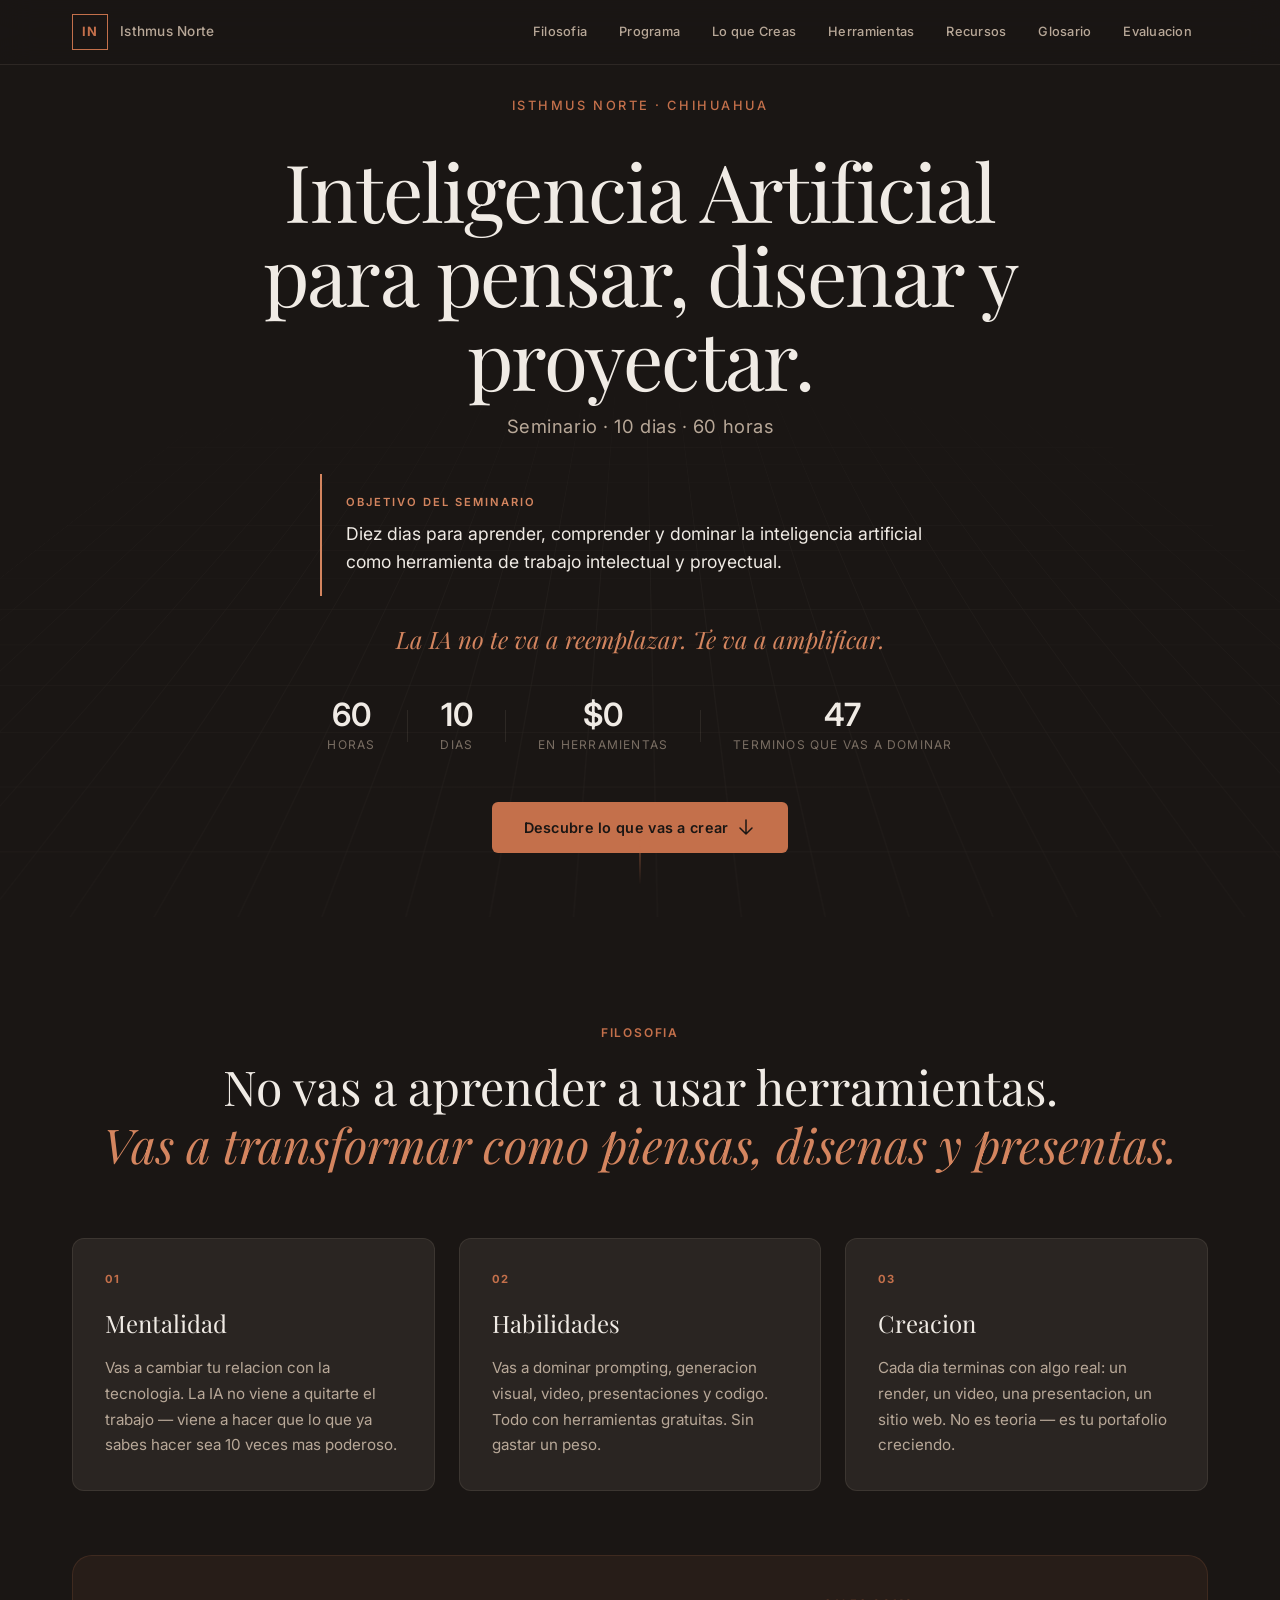
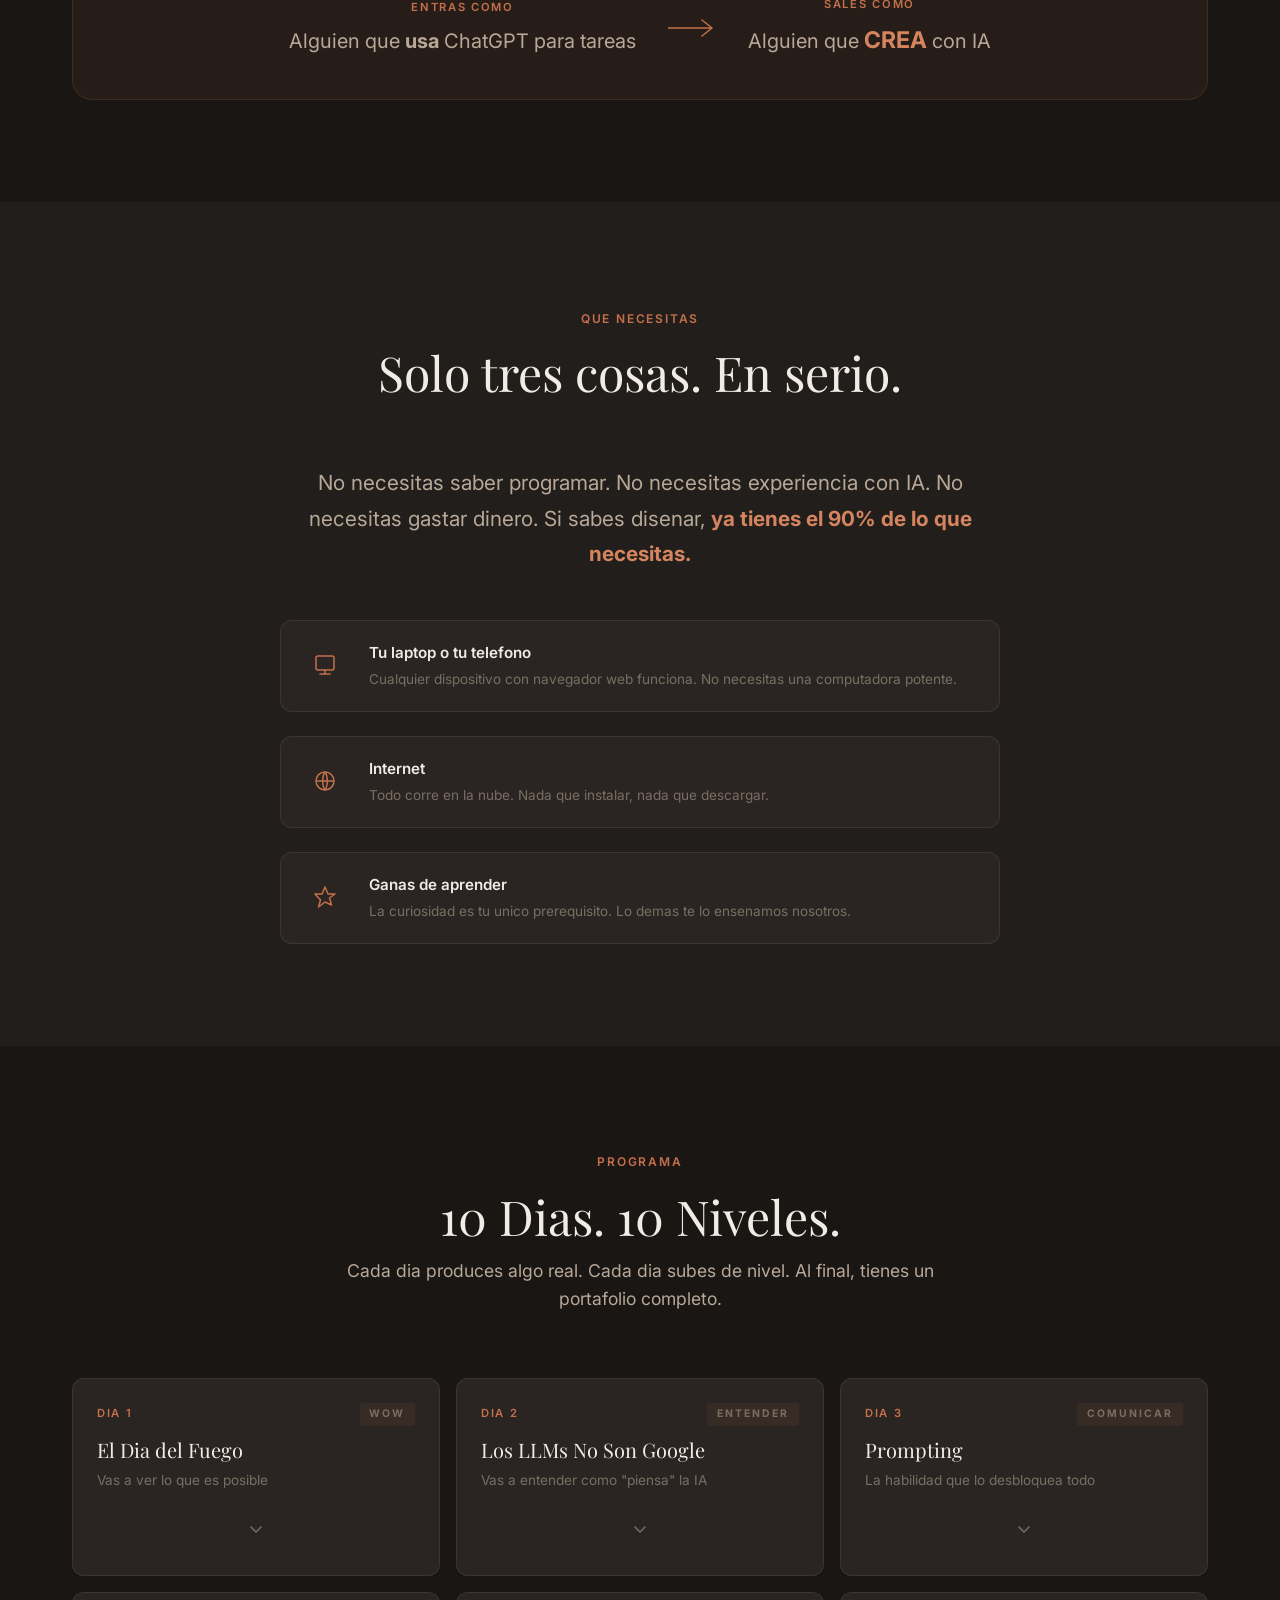
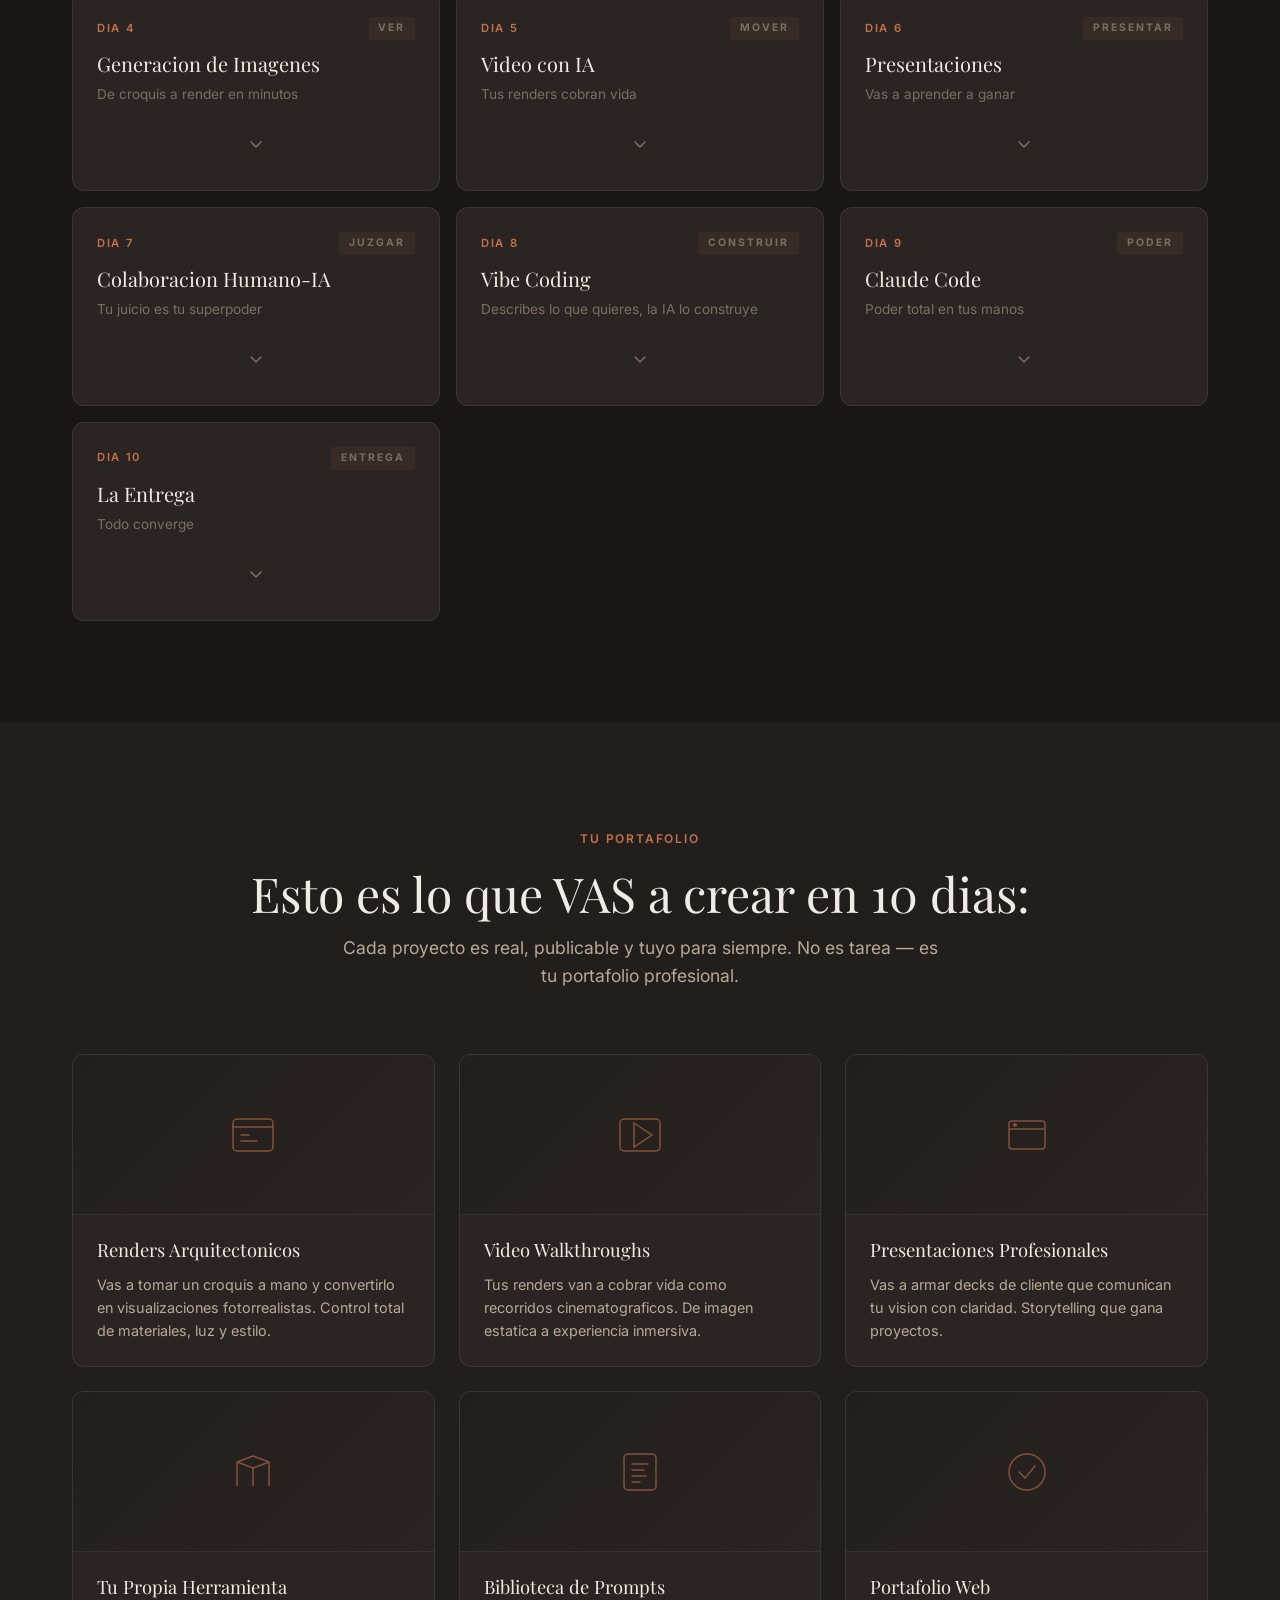
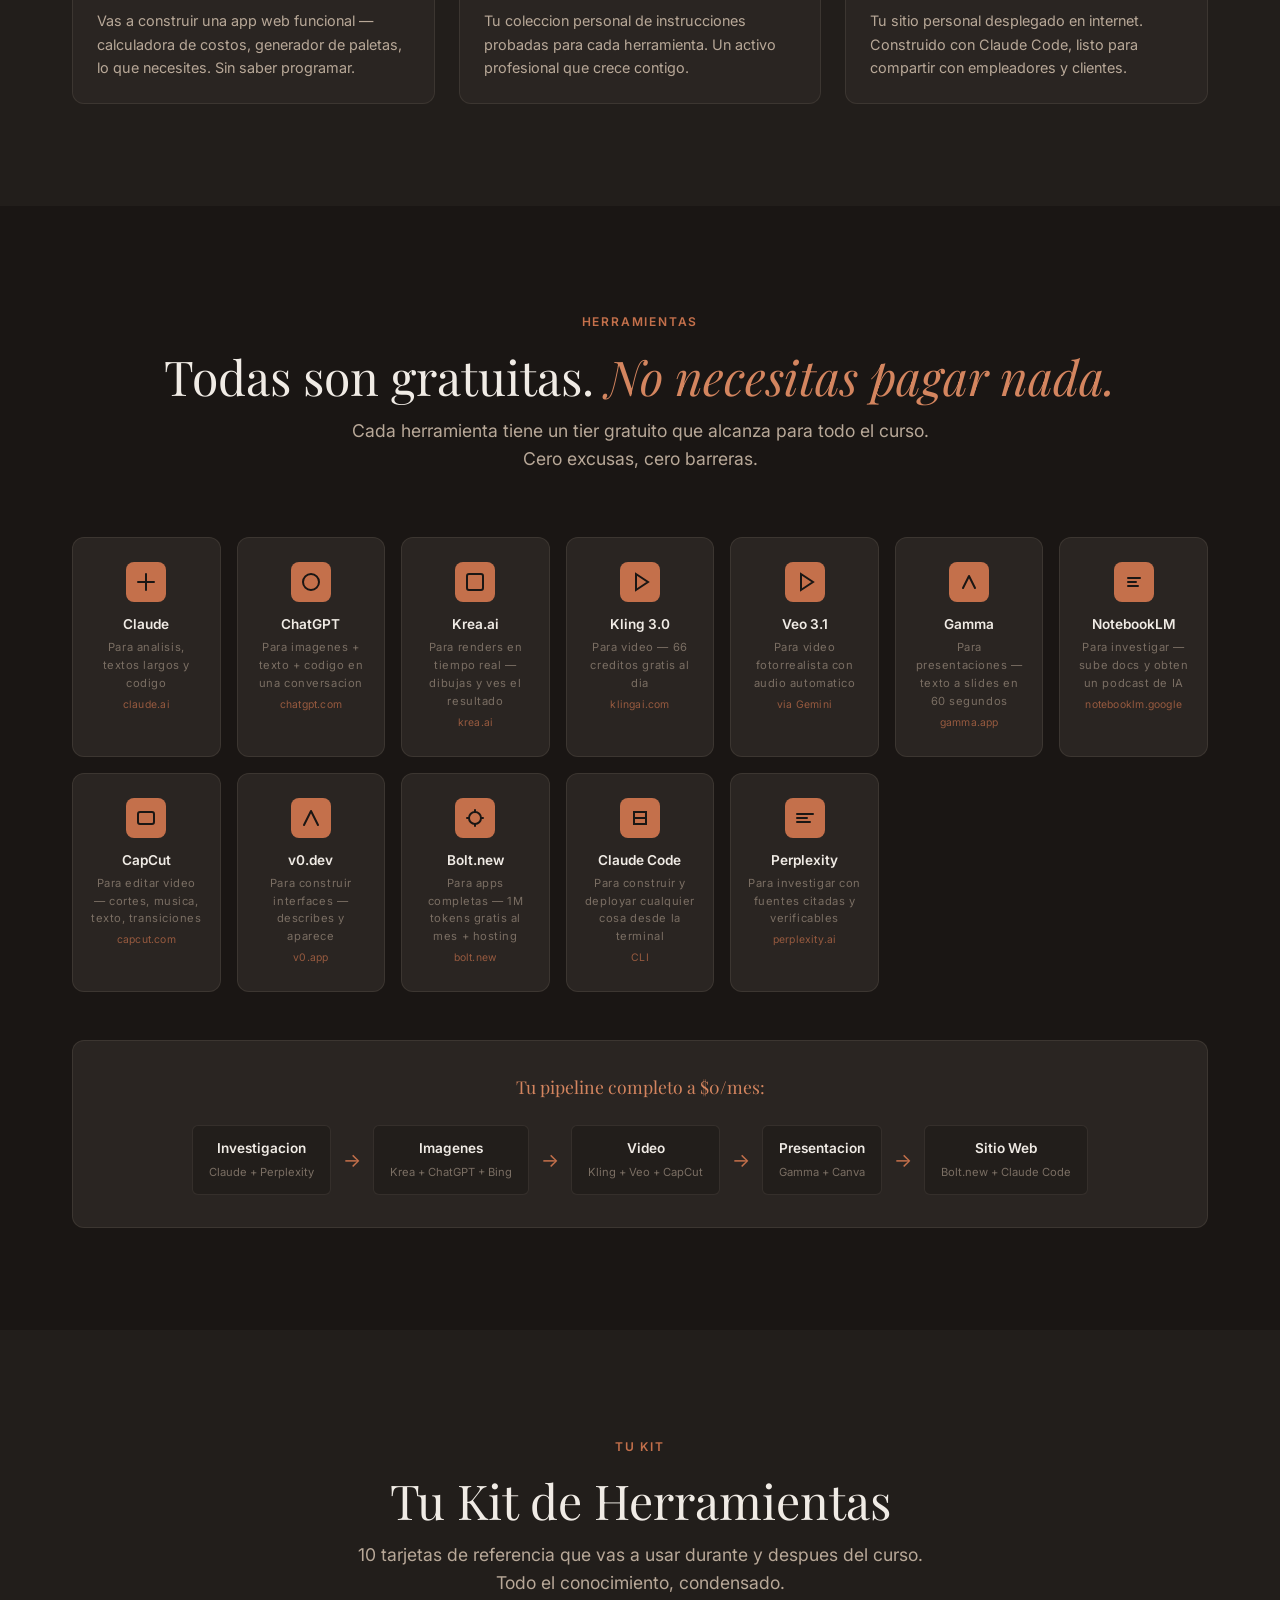
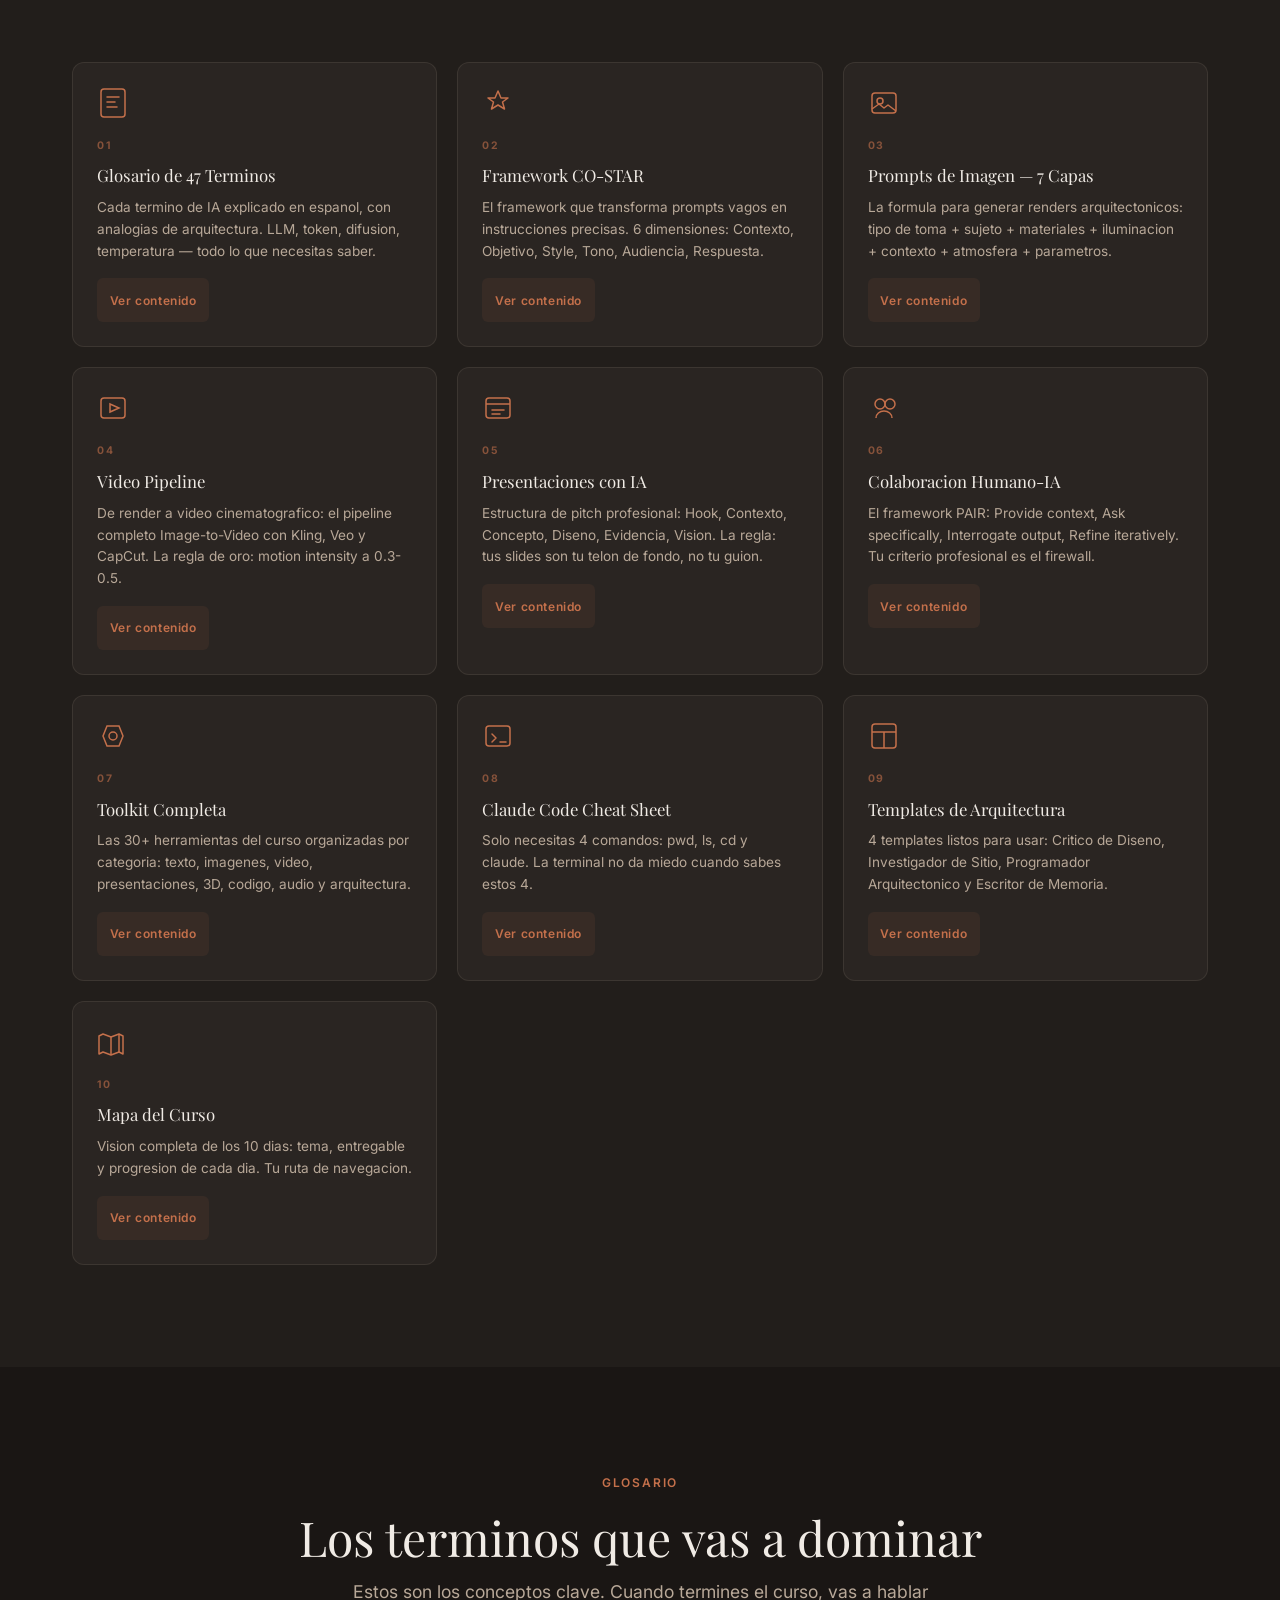
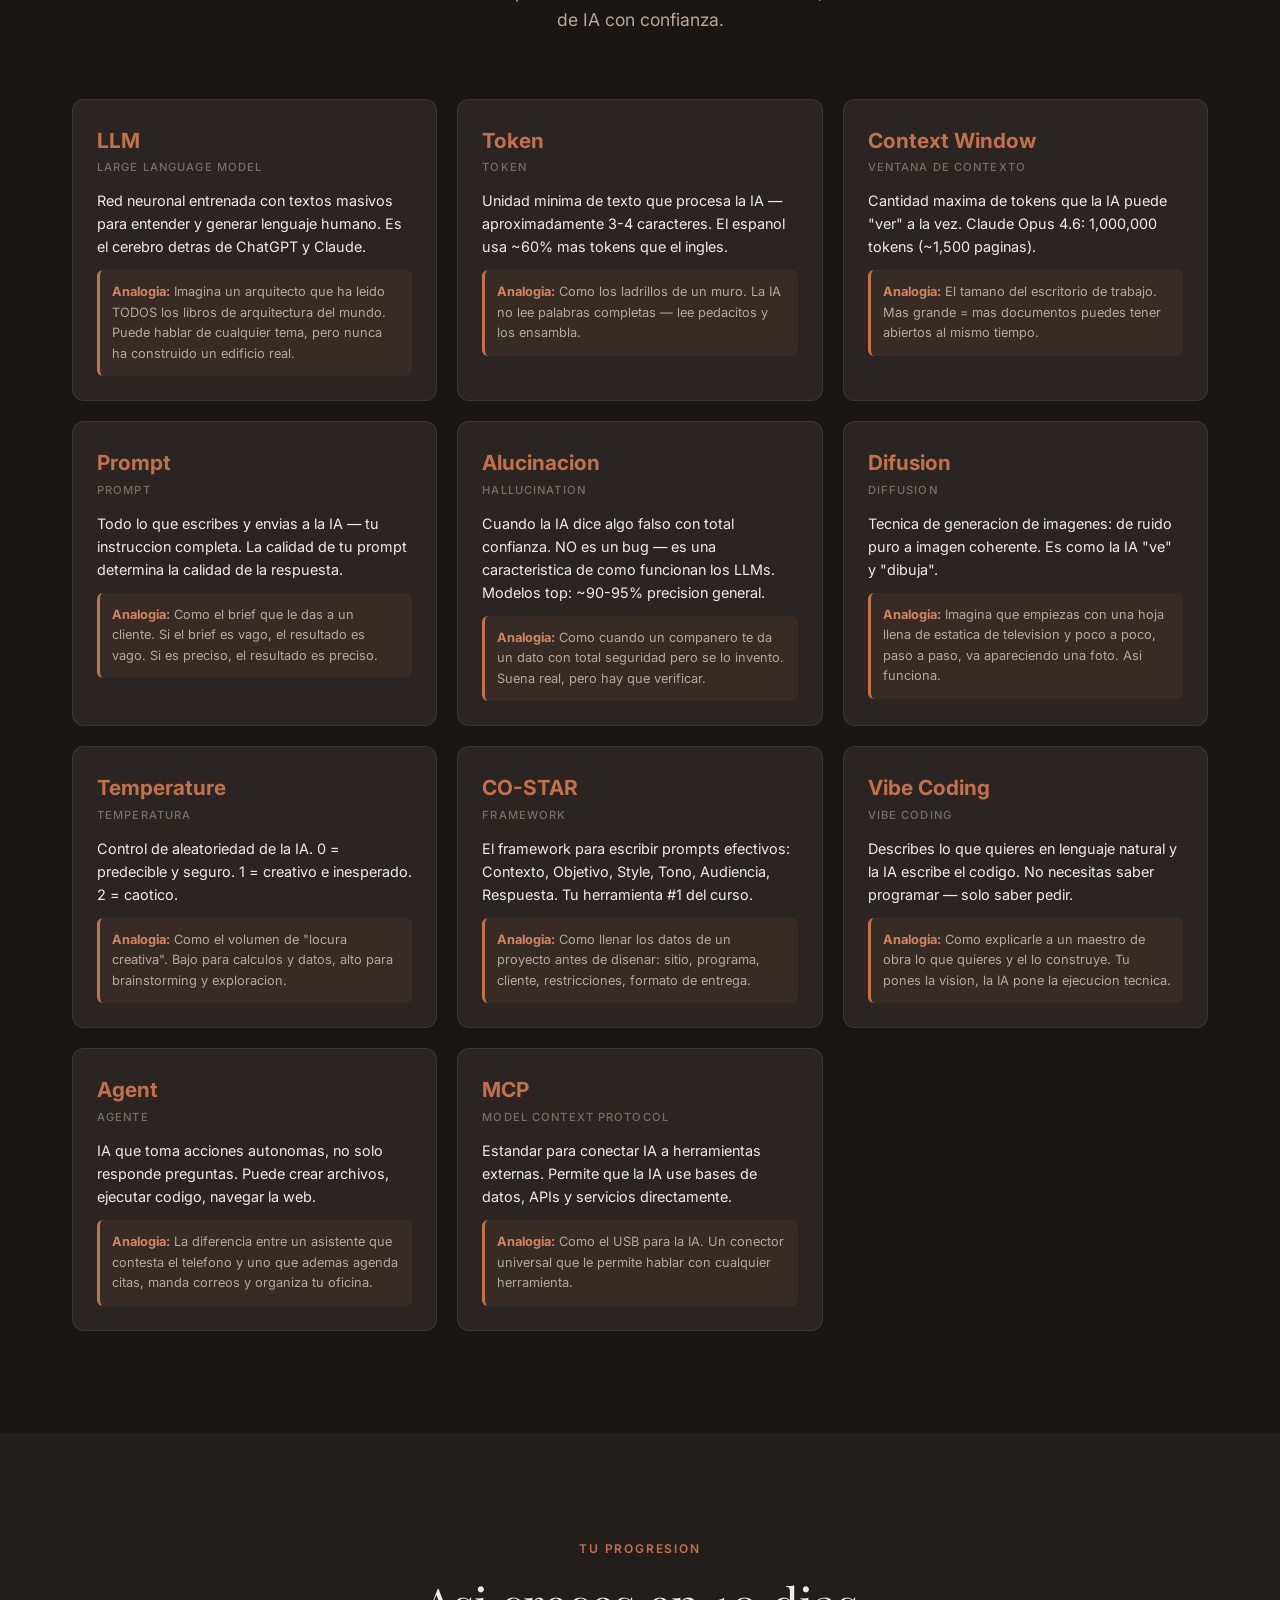
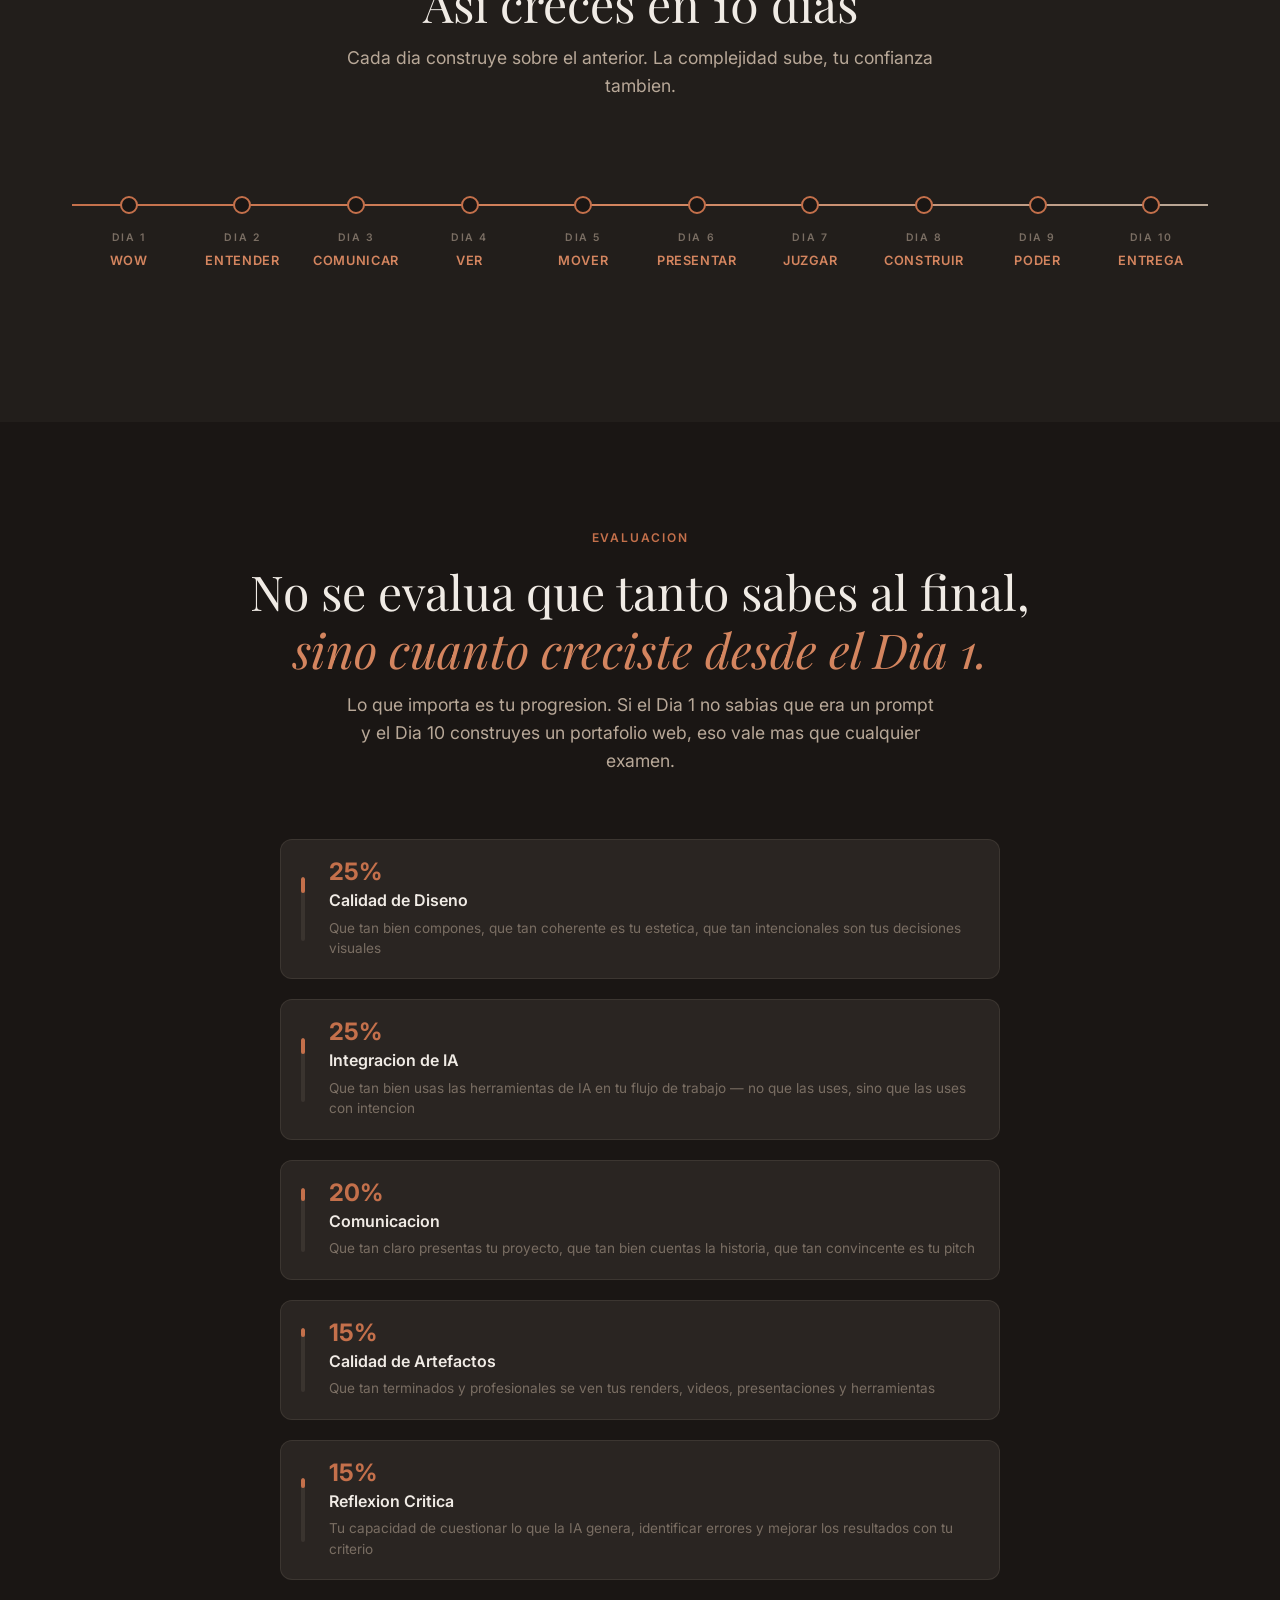
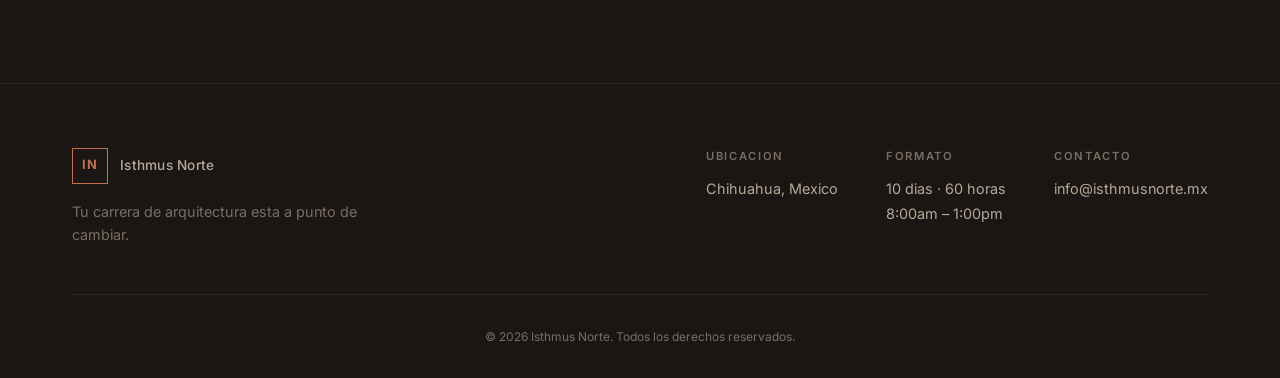
==== commit a94366ad: "Update hero copy: seminario, 60h, academic tone" ====
--- a/index.html
+++ b/index.html
@@ -59,24 +59,23 @@
         <p class="hero-institution">Isthmus Norte &middot; Chihuahua</p>
         <h1 class="hero-title">
           <span class="hero-title-main"
-            >En 10 dias, vas a transformar tu carrera.</span
+            >Inteligencia Artificial para pensar, disenar y proyectar.</span
           >
           <span class="hero-title-sub"
-            >De no saber que es un prompt a construir tus propias
-            herramientas.</span
+            >Seminario &middot; 10 dias &middot; 60 horas</span
           >
         </h1>
         <p class="hero-objective">
-          <span class="hero-objective-label">Objetivo del curso</span>Diez dias
-          para aprender, comprender y dominar la inteligencia artificial como
-          herramienta de trabajo intelectual y proyectual.
+          <span class="hero-objective-label">Objetivo del seminario</span>Diez
+          dias para aprender, comprender y dominar la inteligencia artificial
+          como herramienta de trabajo intelectual y proyectual.
         </p>
         <p class="hero-tagline">
           La IA no te va a reemplazar. Te va a amplificar.
         </p>
         <div class="hero-stats">
           <div class="hero-stat">
-            <span class="hero-stat-number">50</span>
+            <span class="hero-stat-number">60</span>
             <span class="hero-stat-label">horas</span>
           </div>
           <div class="hero-stat-divider"></div>
@@ -2152,7 +2151,7 @@
             </div>
             <div class="footer-col">
               <h4>Formato</h4>
-              <p>10 dias &middot; 50 horas<br />8:00am &ndash; 1:00pm</p>
+              <p>10 dias &middot; 60 horas<br />8:00am &ndash; 1:00pm</p>
             </div>
             <div class="footer-col">
               <h4>Contacto</h4>
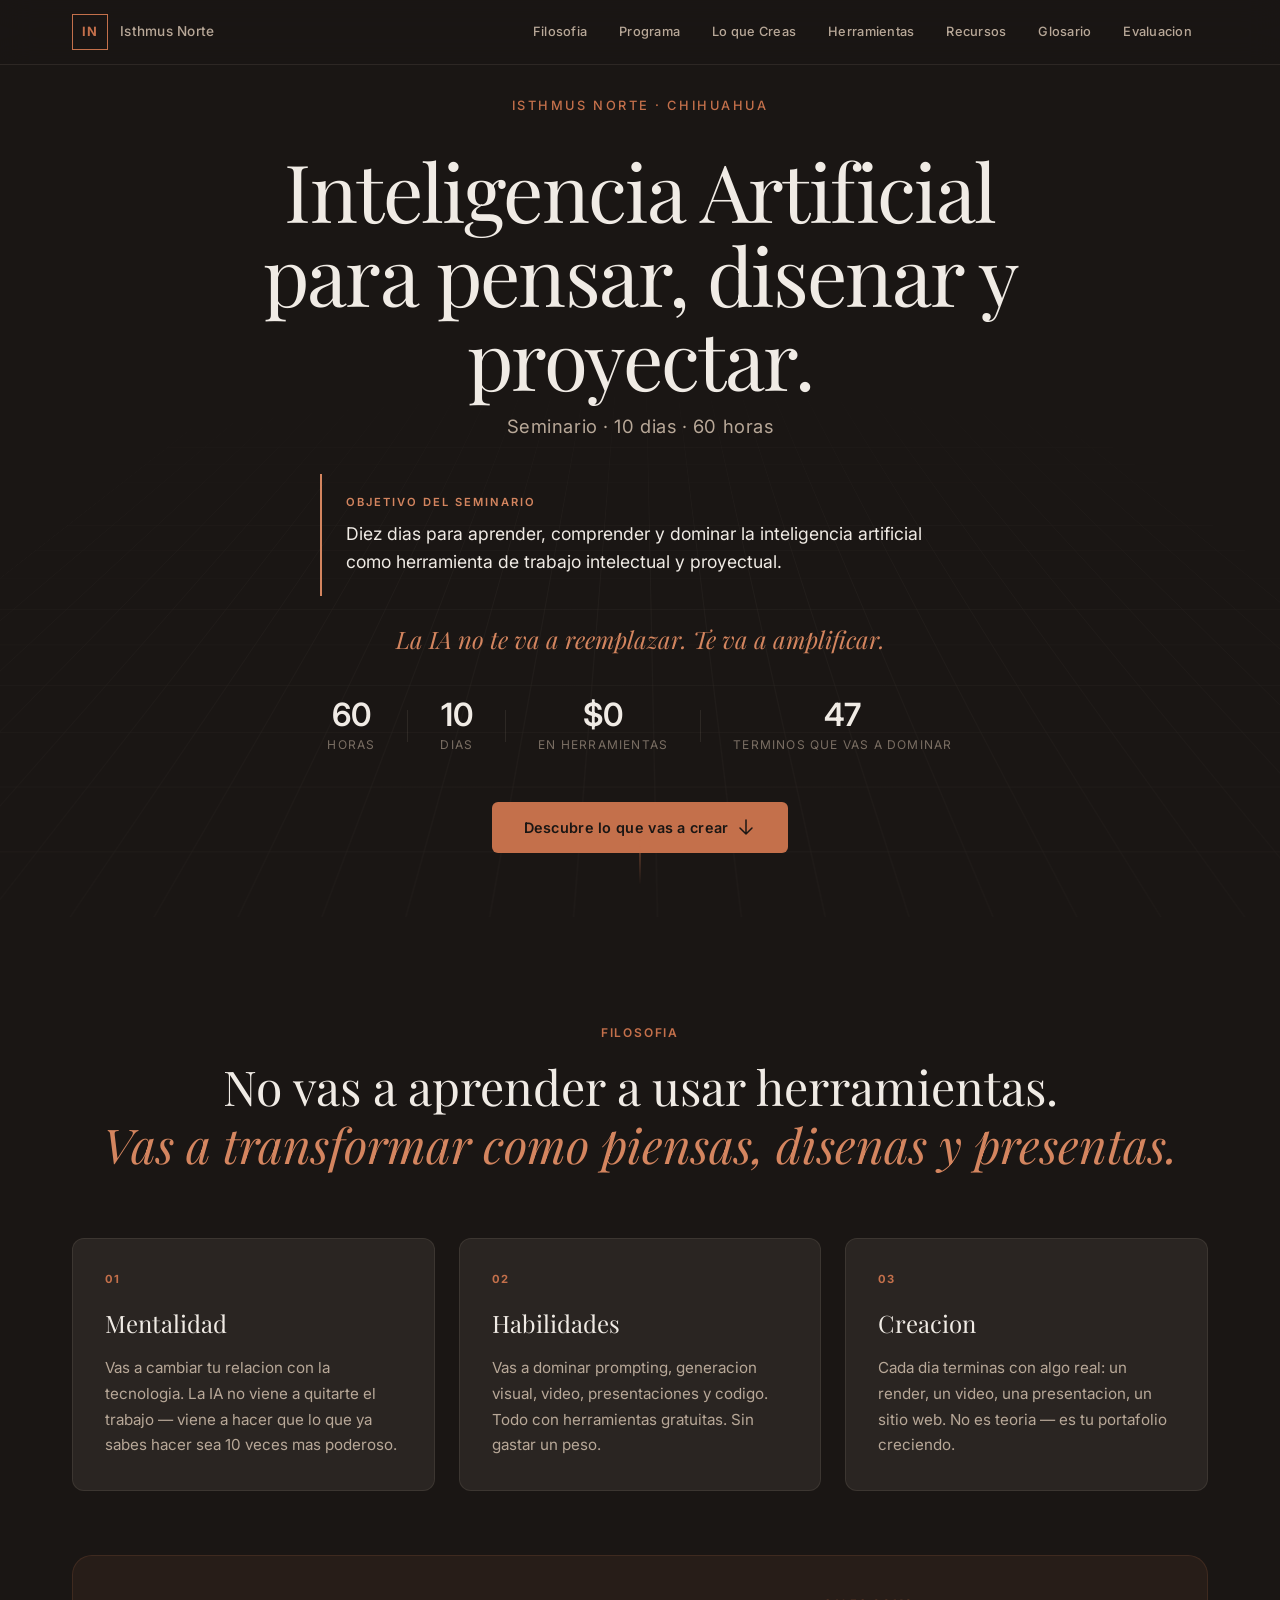
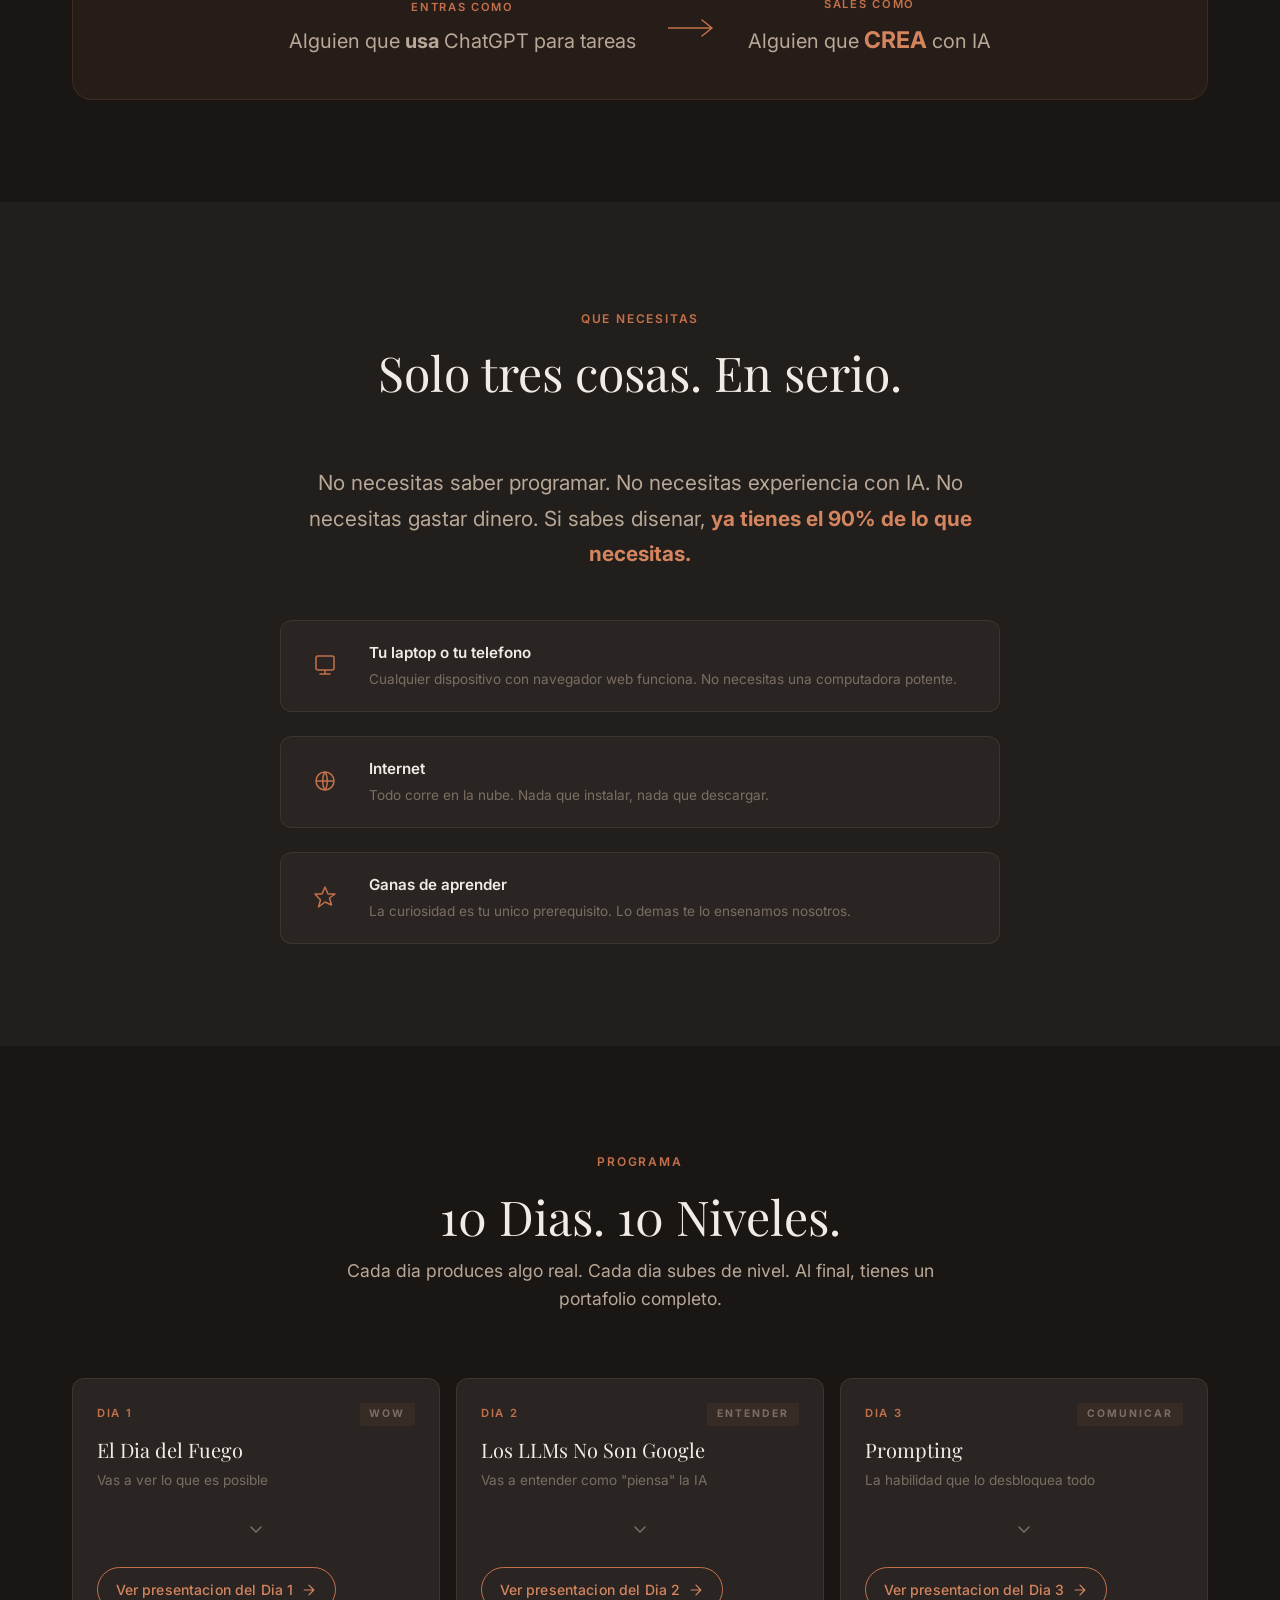
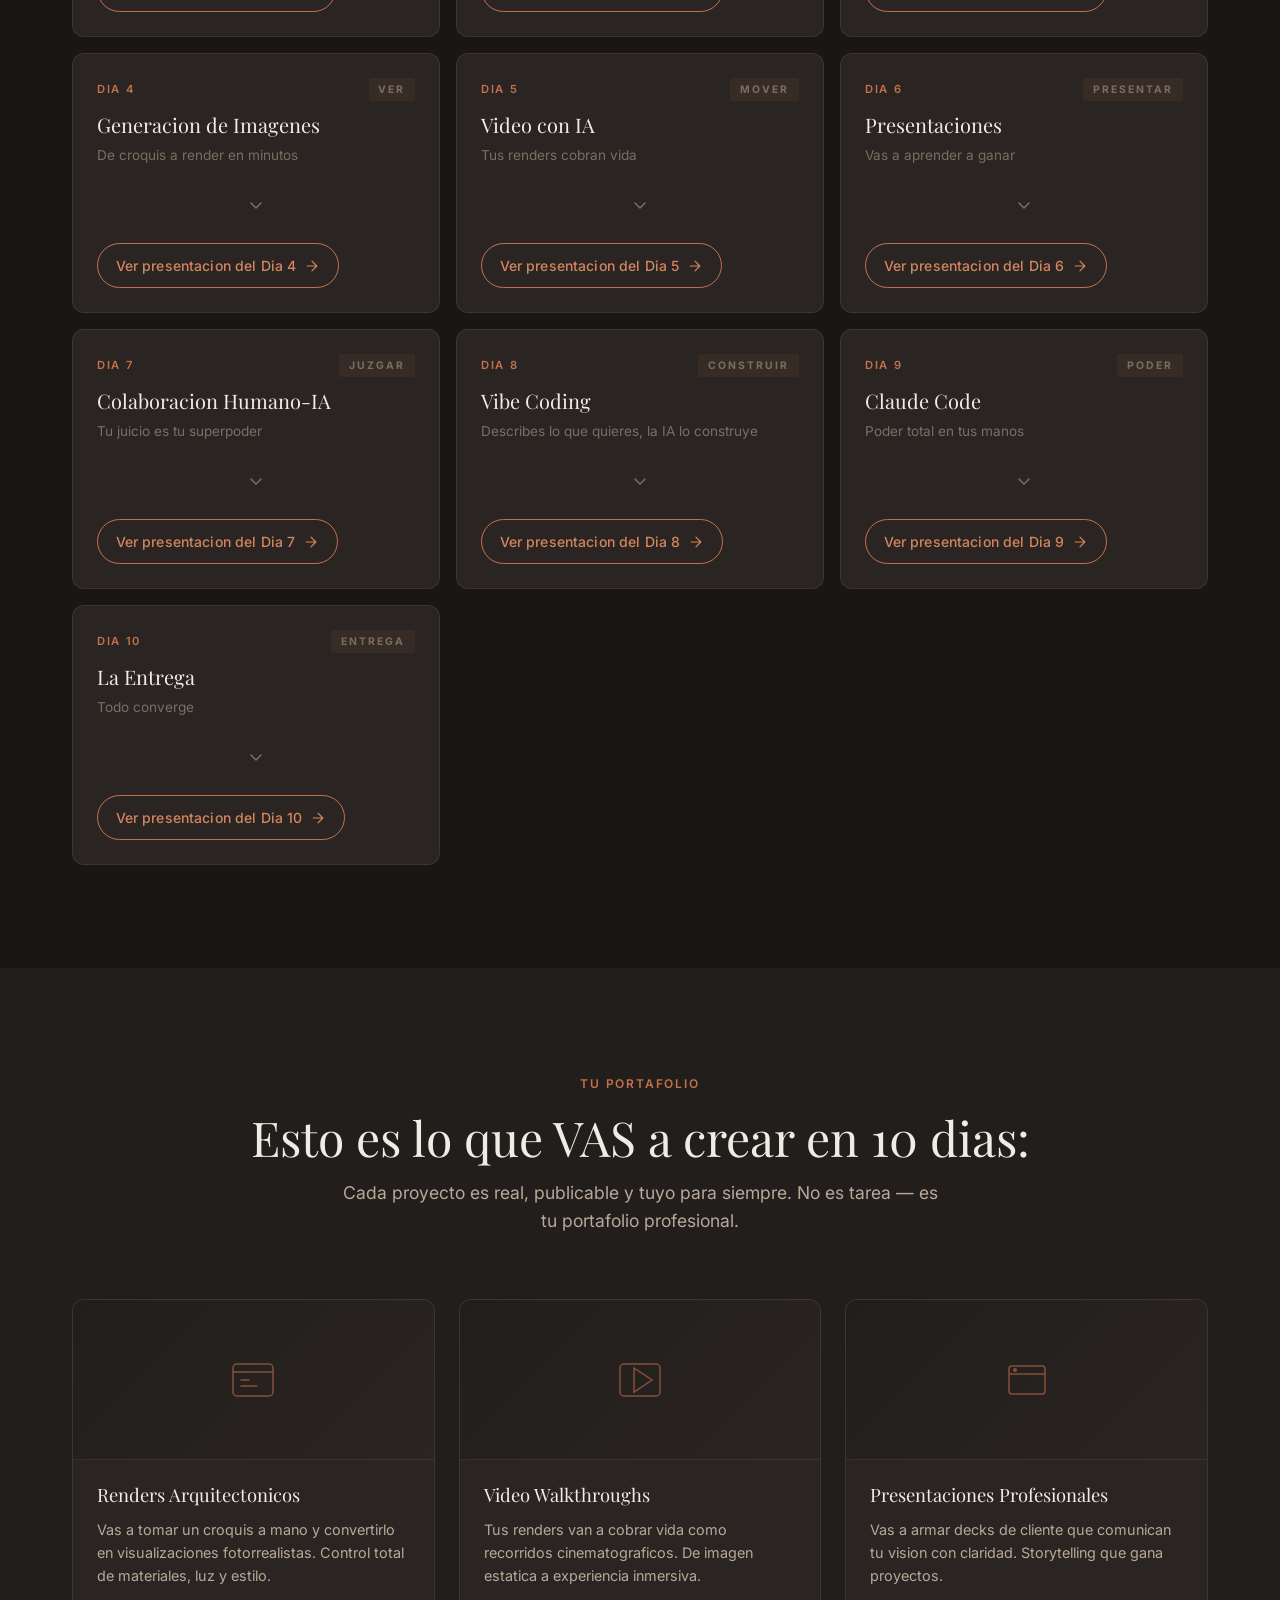
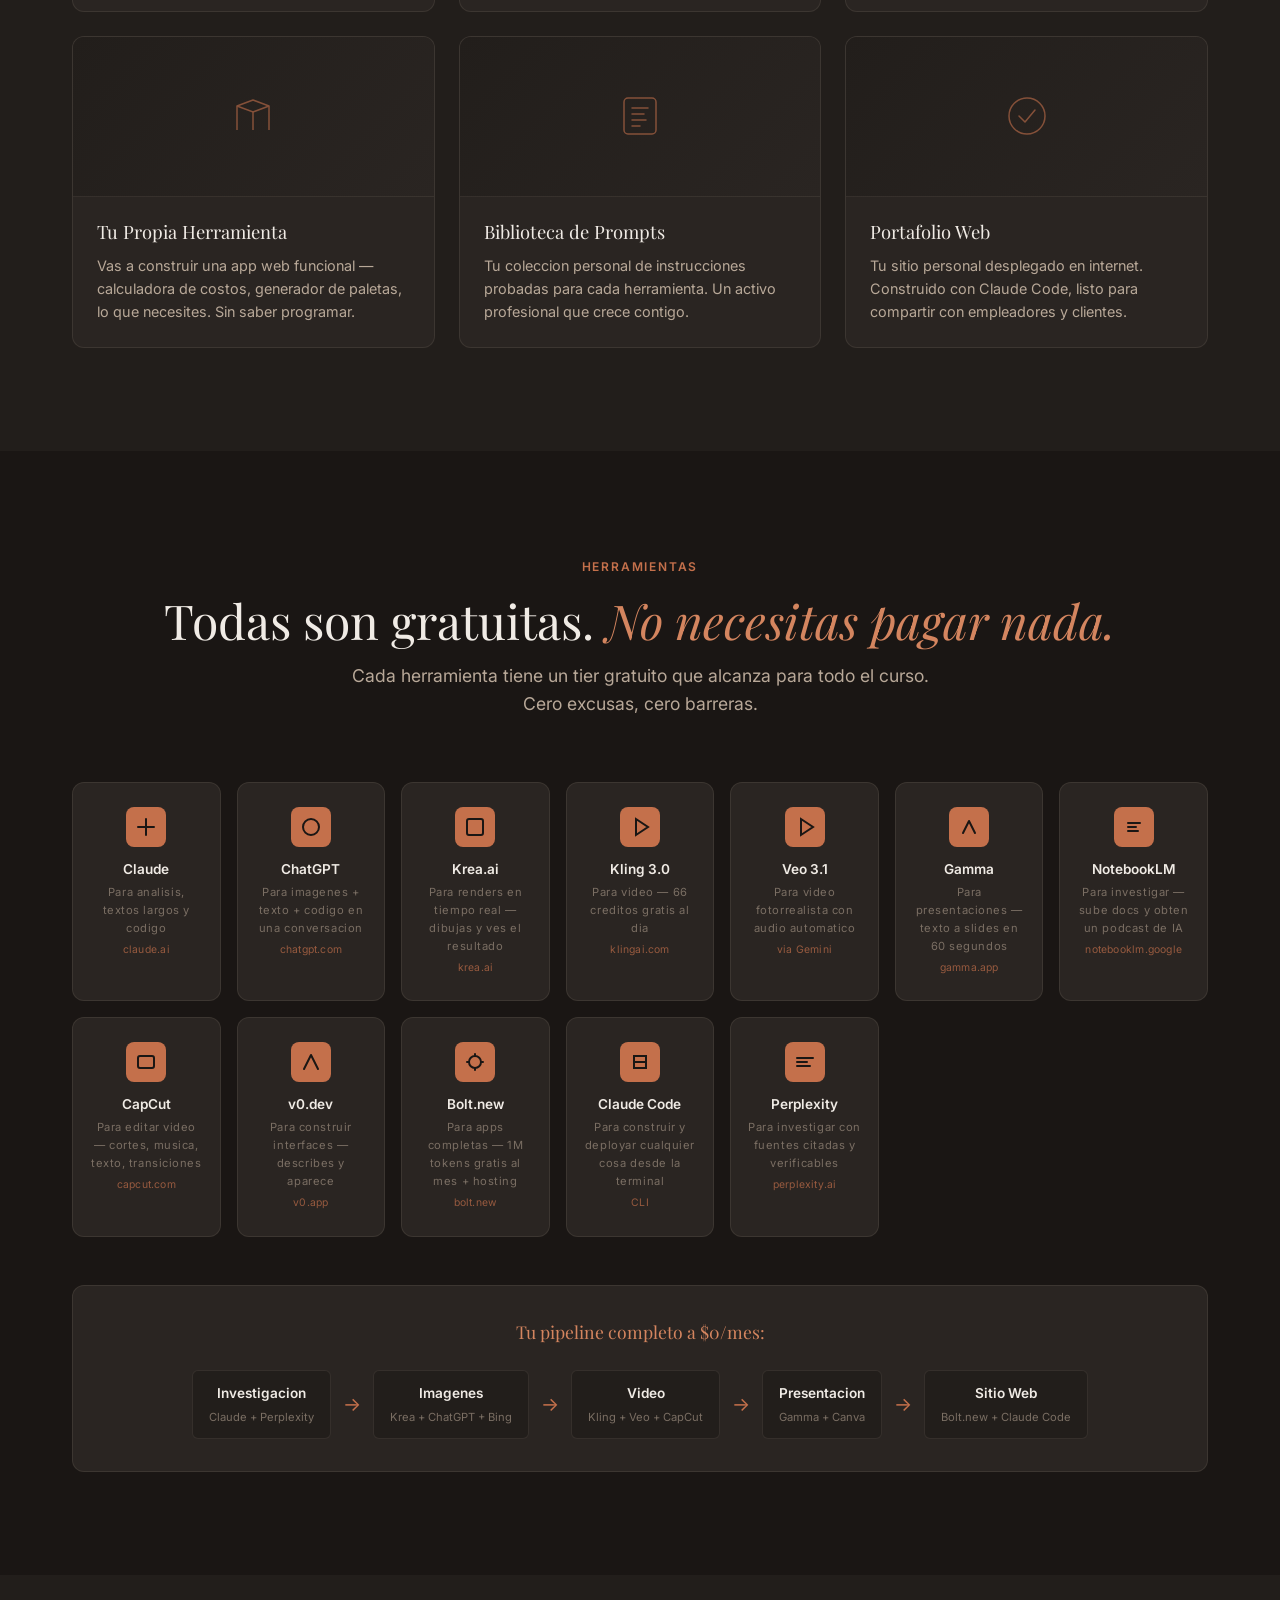
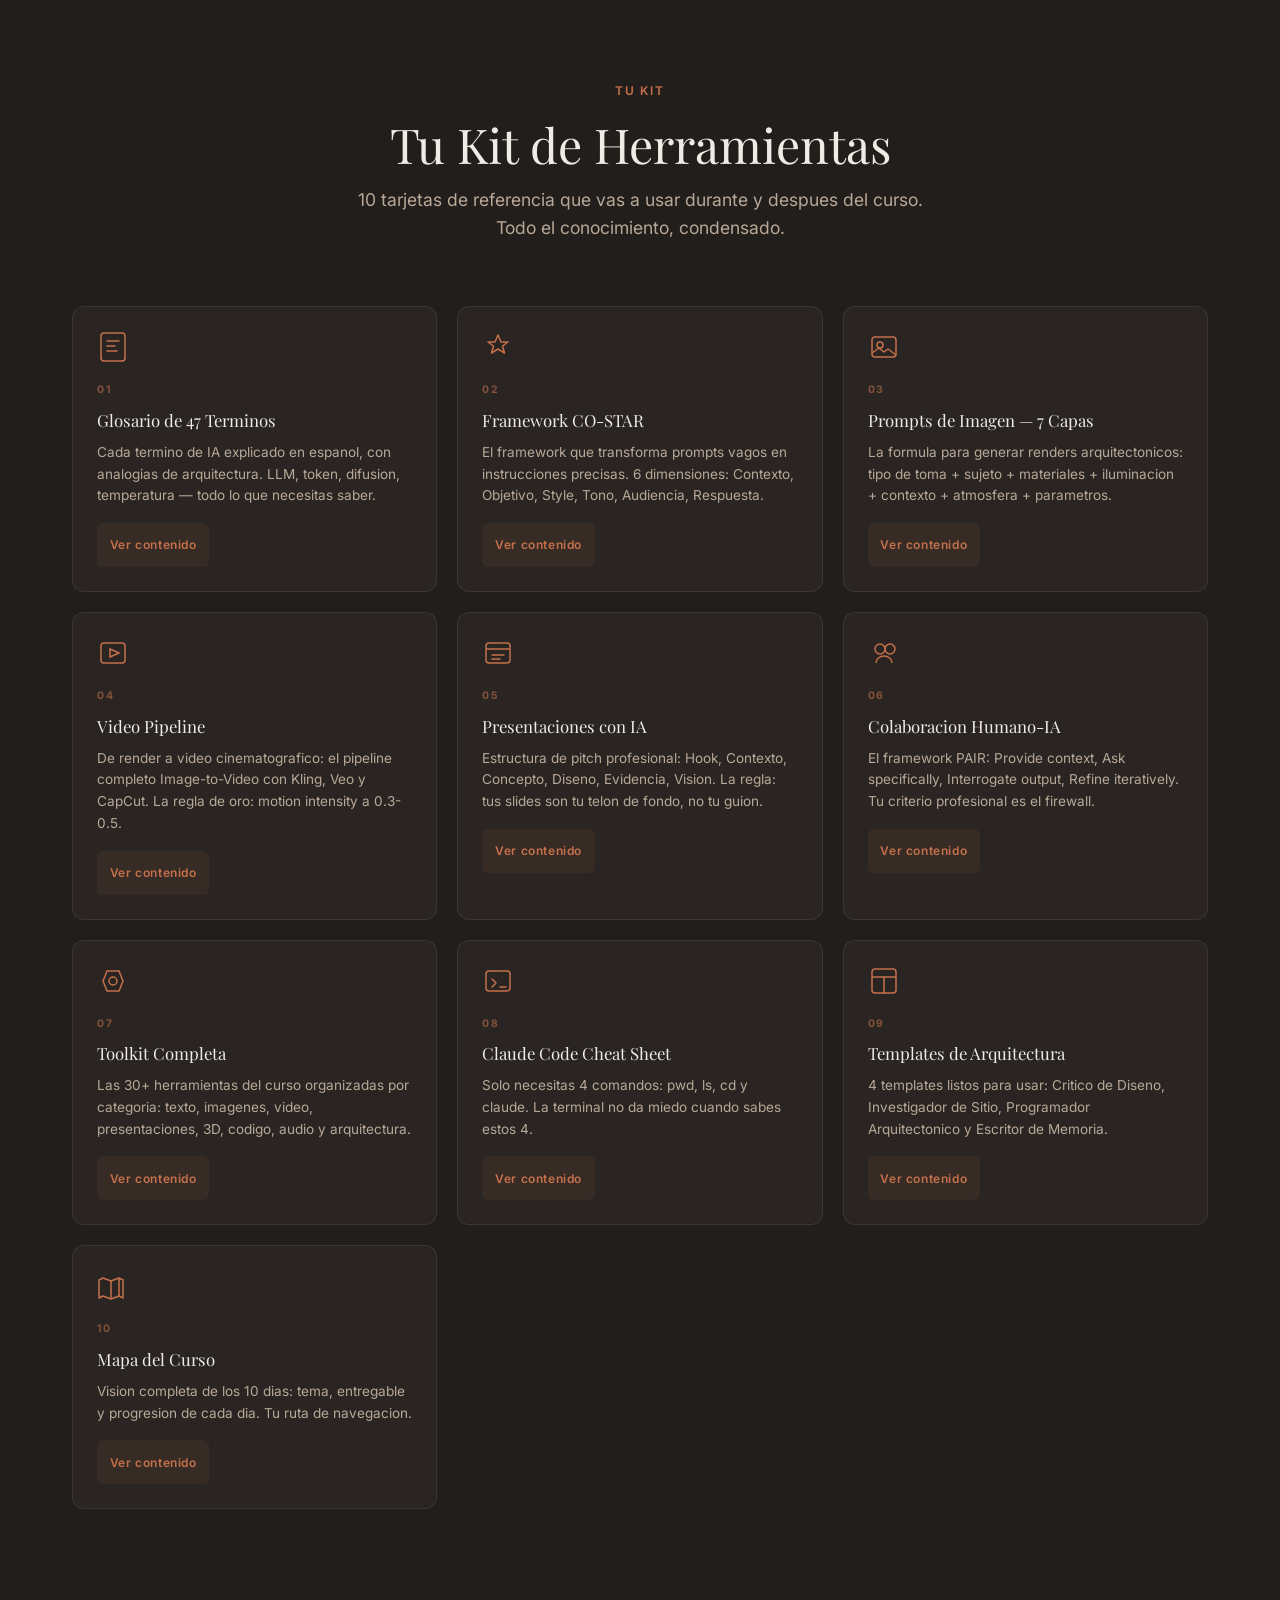
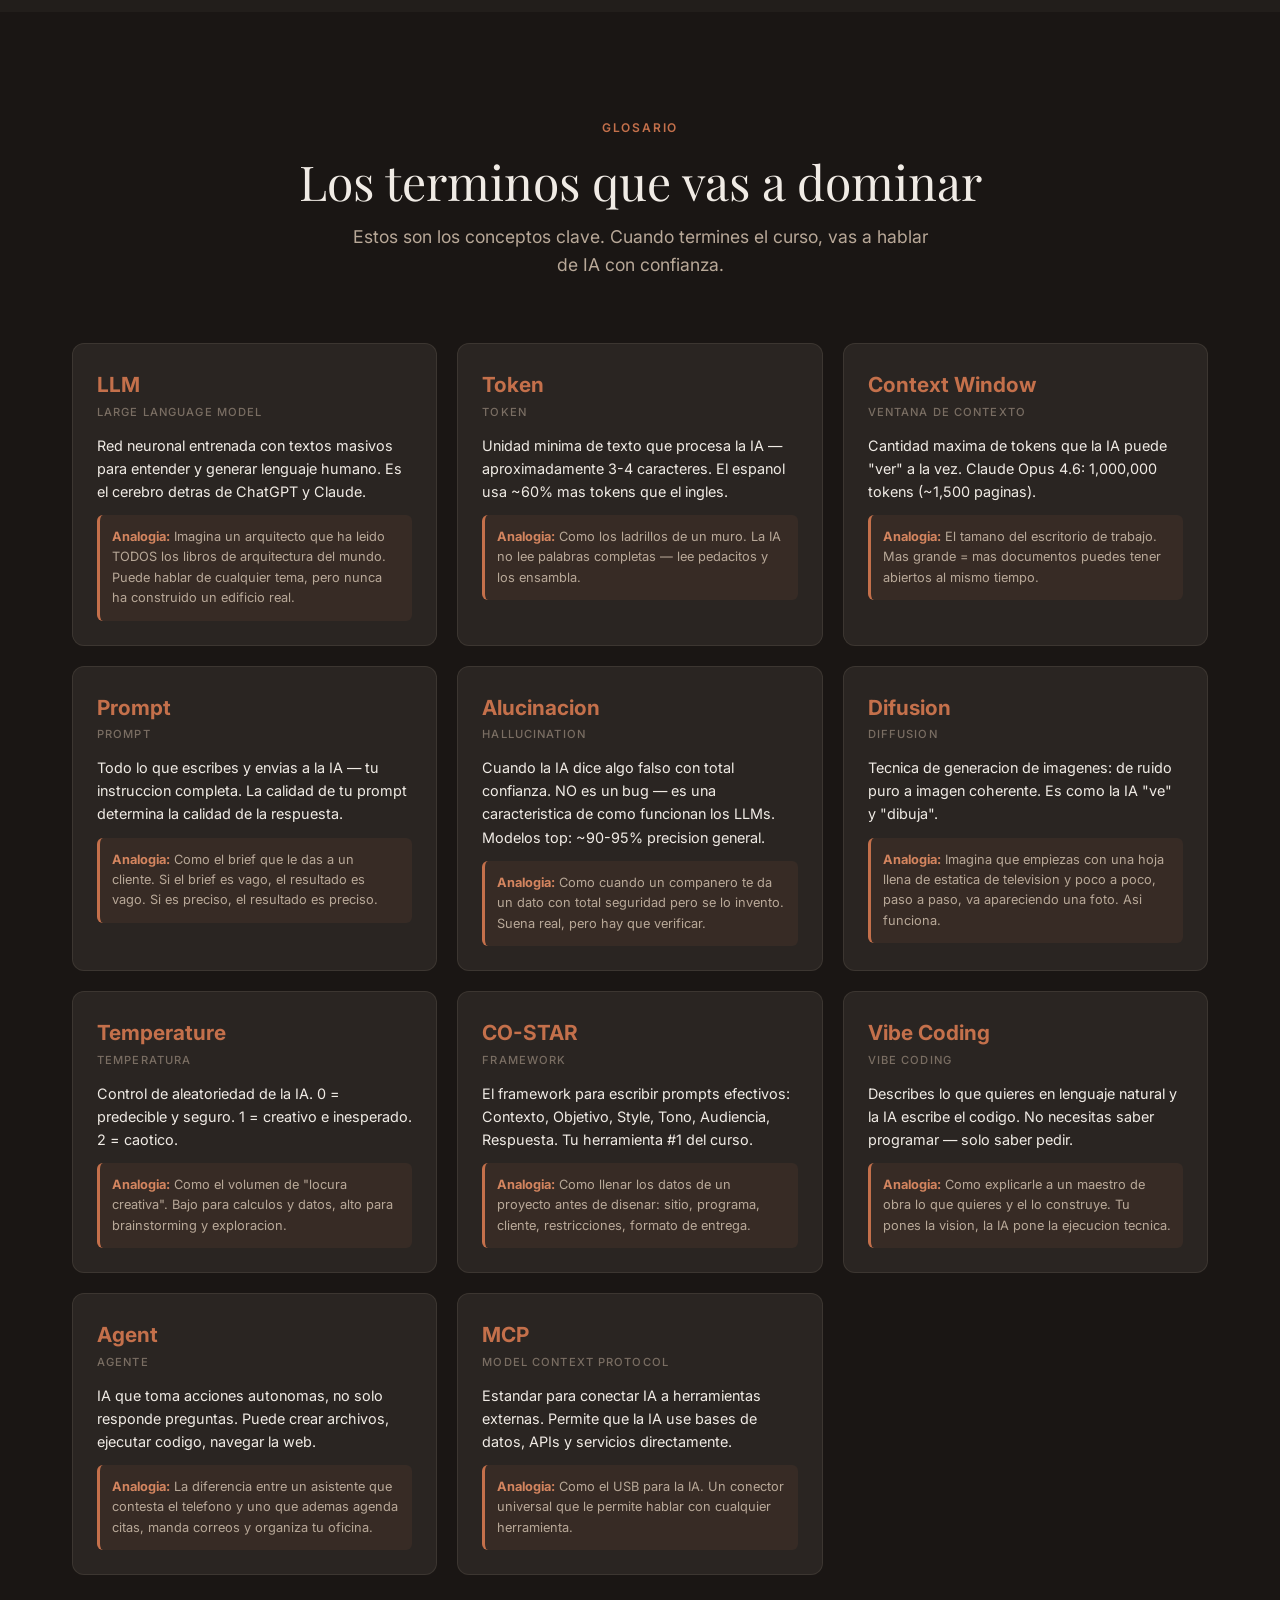
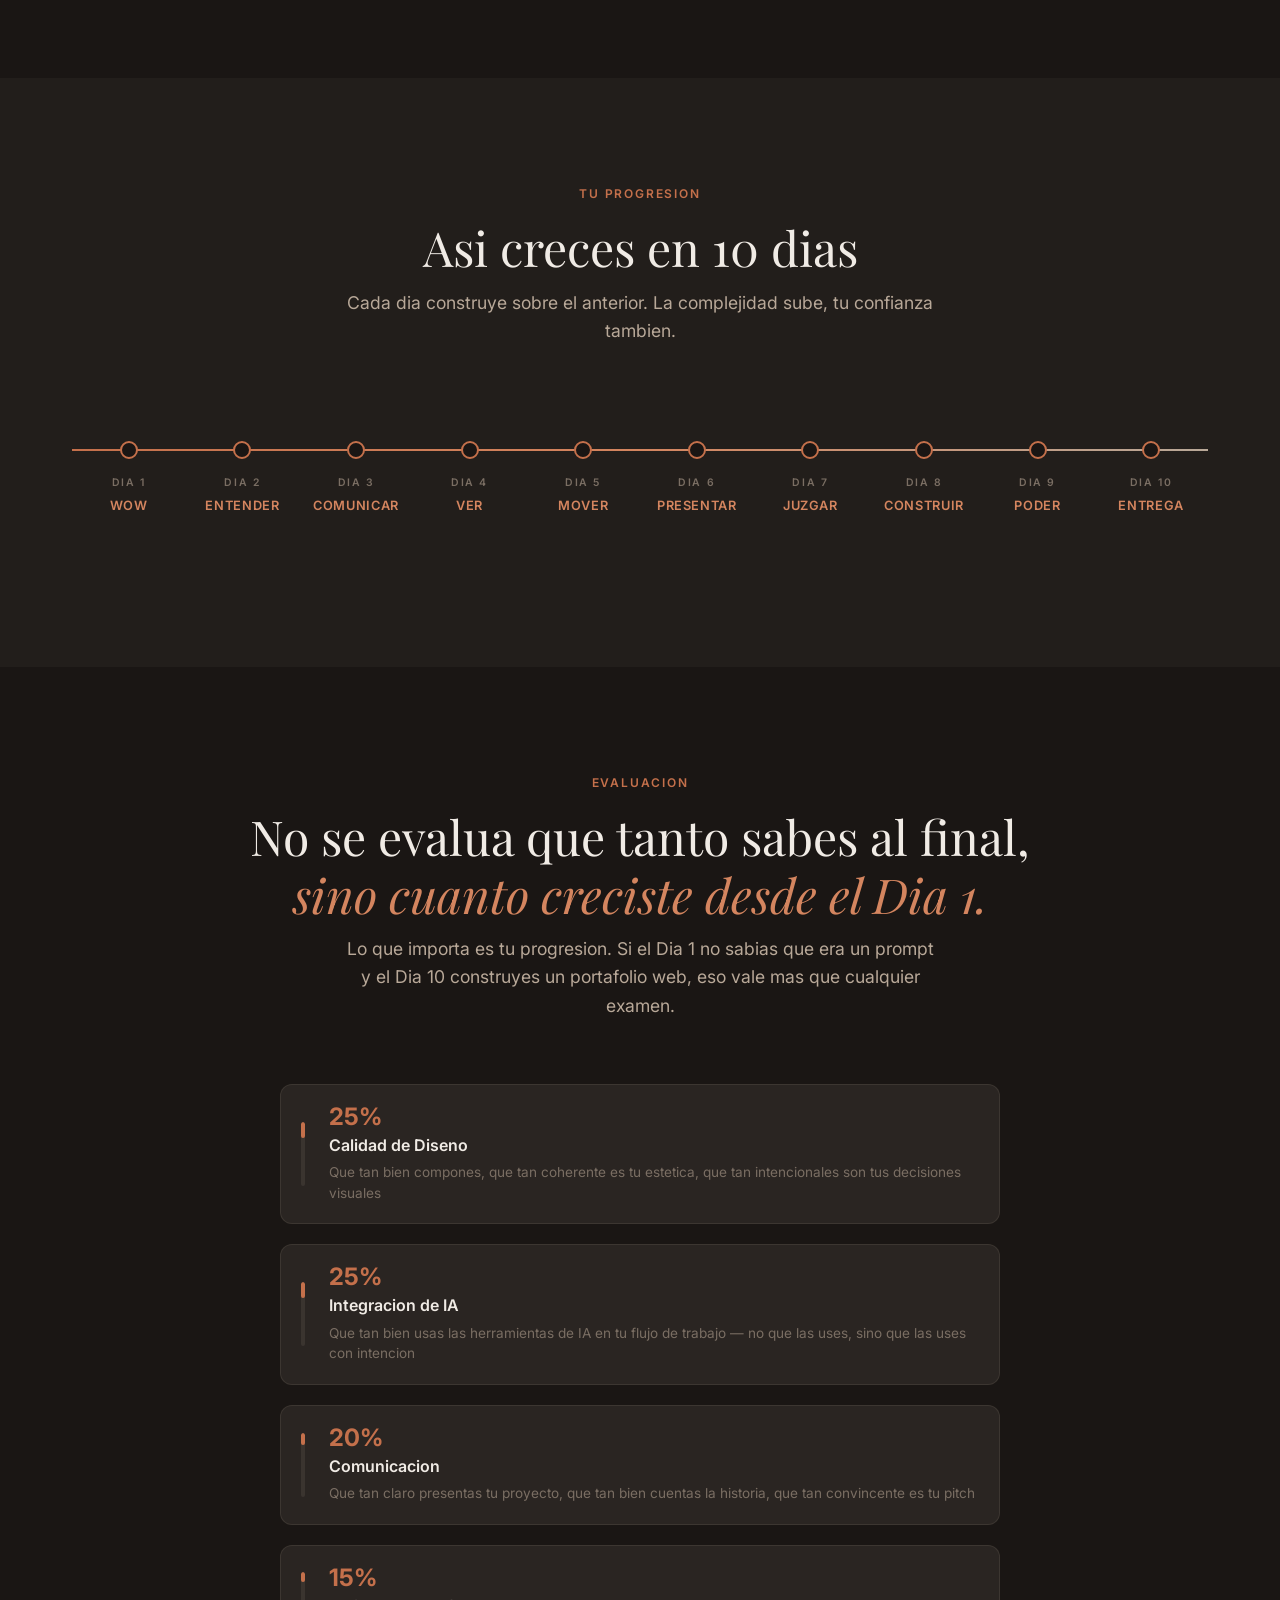
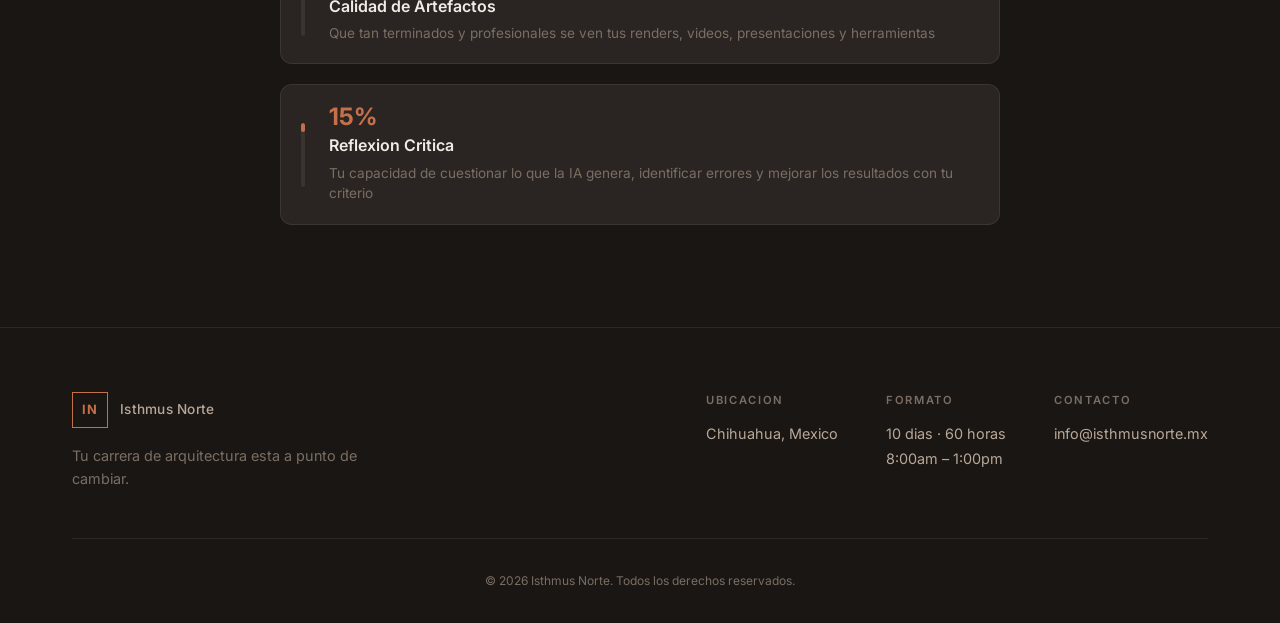
==== commit fe25fd23: "Add day openers, exercise slides, hash routing, day-card CTAs" ====
--- a/index.html
+++ b/index.html
@@ -343,6 +343,12 @@
                 />
               </svg>
             </button>
+            <a class="day-card-cta" href="slides.html#day-1">
+              Ver presentacion del Dia 1
+              <svg width="16" height="16" viewBox="0 0 20 20" fill="none" aria-hidden="true">
+                <path d="M4 10H16M16 10L10 4M16 10L10 16" stroke="currentColor" stroke-width="1.5" stroke-linecap="round" stroke-linejoin="round"/>
+              </svg>
+            </a>
           </div>
 
           <div class="day-card" data-day="2">
@@ -402,6 +408,12 @@
                 />
               </svg>
             </button>
+            <a class="day-card-cta" href="slides.html#day-2">
+              Ver presentacion del Dia 2
+              <svg width="16" height="16" viewBox="0 0 20 20" fill="none" aria-hidden="true">
+                <path d="M4 10H16M16 10L10 4M16 10L10 16" stroke="currentColor" stroke-width="1.5" stroke-linecap="round" stroke-linejoin="round"/>
+              </svg>
+            </a>
           </div>
 
           <div class="day-card" data-day="3">
@@ -459,6 +471,12 @@
                 />
               </svg>
             </button>
+            <a class="day-card-cta" href="slides.html#day-3">
+              Ver presentacion del Dia 3
+              <svg width="16" height="16" viewBox="0 0 20 20" fill="none" aria-hidden="true">
+                <path d="M4 10H16M16 10L10 4M16 10L10 16" stroke="currentColor" stroke-width="1.5" stroke-linecap="round" stroke-linejoin="round"/>
+              </svg>
+            </a>
           </div>
 
           <div class="day-card" data-day="4">
@@ -517,6 +535,12 @@
                 />
               </svg>
             </button>
+            <a class="day-card-cta" href="slides.html#day-4">
+              Ver presentacion del Dia 4
+              <svg width="16" height="16" viewBox="0 0 20 20" fill="none" aria-hidden="true">
+                <path d="M4 10H16M16 10L10 4M16 10L10 16" stroke="currentColor" stroke-width="1.5" stroke-linecap="round" stroke-linejoin="round"/>
+              </svg>
+            </a>
           </div>
 
           <div class="day-card" data-day="5">
@@ -575,6 +599,12 @@
                 />
               </svg>
             </button>
+            <a class="day-card-cta" href="slides.html#day-5">
+              Ver presentacion del Dia 5
+              <svg width="16" height="16" viewBox="0 0 20 20" fill="none" aria-hidden="true">
+                <path d="M4 10H16M16 10L10 4M16 10L10 16" stroke="currentColor" stroke-width="1.5" stroke-linecap="round" stroke-linejoin="round"/>
+              </svg>
+            </a>
           </div>
 
           <div class="day-card" data-day="6">
@@ -632,6 +662,12 @@
                 />
               </svg>
             </button>
+            <a class="day-card-cta" href="slides.html#day-6">
+              Ver presentacion del Dia 6
+              <svg width="16" height="16" viewBox="0 0 20 20" fill="none" aria-hidden="true">
+                <path d="M4 10H16M16 10L10 4M16 10L10 16" stroke="currentColor" stroke-width="1.5" stroke-linecap="round" stroke-linejoin="round"/>
+              </svg>
+            </a>
           </div>
 
           <div class="day-card" data-day="7">
@@ -689,6 +725,12 @@
                 />
               </svg>
             </button>
+            <a class="day-card-cta" href="slides.html#day-7">
+              Ver presentacion del Dia 7
+              <svg width="16" height="16" viewBox="0 0 20 20" fill="none" aria-hidden="true">
+                <path d="M4 10H16M16 10L10 4M16 10L10 16" stroke="currentColor" stroke-width="1.5" stroke-linecap="round" stroke-linejoin="round"/>
+              </svg>
+            </a>
           </div>
 
           <div class="day-card" data-day="8">
@@ -749,6 +791,12 @@
                 />
               </svg>
             </button>
+            <a class="day-card-cta" href="slides.html#day-8">
+              Ver presentacion del Dia 8
+              <svg width="16" height="16" viewBox="0 0 20 20" fill="none" aria-hidden="true">
+                <path d="M4 10H16M16 10L10 4M16 10L10 16" stroke="currentColor" stroke-width="1.5" stroke-linecap="round" stroke-linejoin="round"/>
+              </svg>
+            </a>
           </div>
 
           <div class="day-card" data-day="9">
@@ -806,6 +854,12 @@
                 />
               </svg>
             </button>
+            <a class="day-card-cta" href="slides.html#day-9">
+              Ver presentacion del Dia 9
+              <svg width="16" height="16" viewBox="0 0 20 20" fill="none" aria-hidden="true">
+                <path d="M4 10H16M16 10L10 4M16 10L10 16" stroke="currentColor" stroke-width="1.5" stroke-linecap="round" stroke-linejoin="round"/>
+              </svg>
+            </a>
           </div>
 
           <div class="day-card" data-day="10">
@@ -862,6 +916,12 @@
                 />
               </svg>
             </button>
+            <a class="day-card-cta" href="slides.html#day-10">
+              Ver presentacion del Dia 10
+              <svg width="16" height="16" viewBox="0 0 20 20" fill="none" aria-hidden="true">
+                <path d="M4 10H16M16 10L10 4M16 10L10 16" stroke="currentColor" stroke-width="1.5" stroke-linecap="round" stroke-linejoin="round"/>
+              </svg>
+            </a>
           </div>
         </div>
       </div>
--- a/styles.css
+++ b/styles.css
@@ -763,6 +763,52 @@
   transform: rotate(180deg);
 }
 
+/* Day card CTA — link to full slide deck */
+.day-card-cta {
+  display: inline-flex;
+  align-items: center;
+  gap: 0.5rem;
+  margin: 1rem auto 0;
+  padding: 0.65rem 1.1rem;
+  min-height: 44px;
+  font-family: inherit;
+  font-size: 0.875rem;
+  font-weight: 500;
+  letter-spacing: 0.01em;
+  color: var(--terra-light);
+  text-decoration: none;
+  background: transparent;
+  border: 1px solid var(--terra);
+  border-radius: 999px;
+  transition:
+    background 0.25s var(--ease-out),
+    color 0.25s var(--ease-out),
+    border-color 0.25s var(--ease-out);
+}
+
+.day-card-cta svg {
+  transition: transform 0.25s var(--ease-out);
+}
+
+.day-card-cta:hover,
+.day-card-cta:focus-visible {
+  color: var(--text-primary);
+  background: var(--terra-subtle);
+  border-color: var(--terra-light);
+  text-decoration: underline;
+  text-underline-offset: 3px;
+}
+
+.day-card-cta:hover svg,
+.day-card-cta:focus-visible svg {
+  transform: translateX(3px);
+}
+
+.day-card-cta:focus-visible {
+  outline: 2px solid var(--terra-light);
+  outline-offset: 3px;
+}
+
 /* ============================================
    Progression
    ============================================ */
